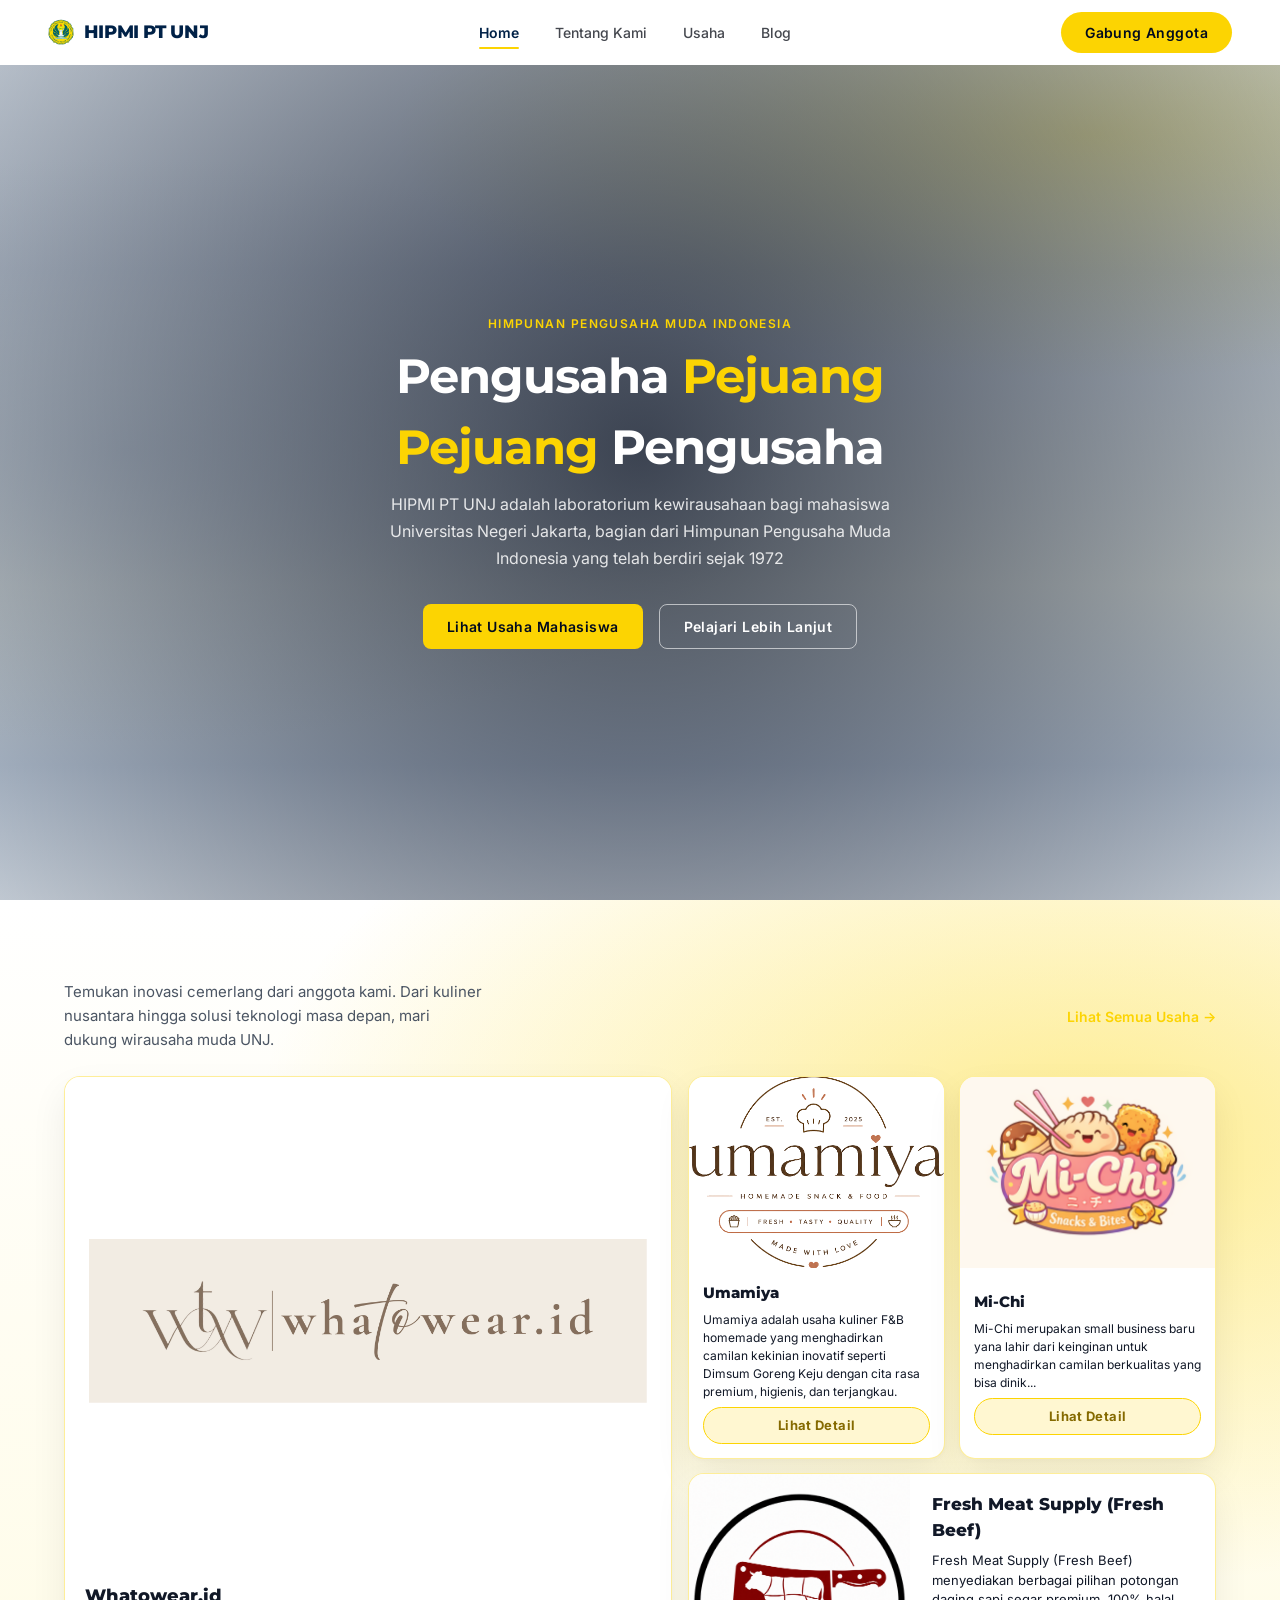
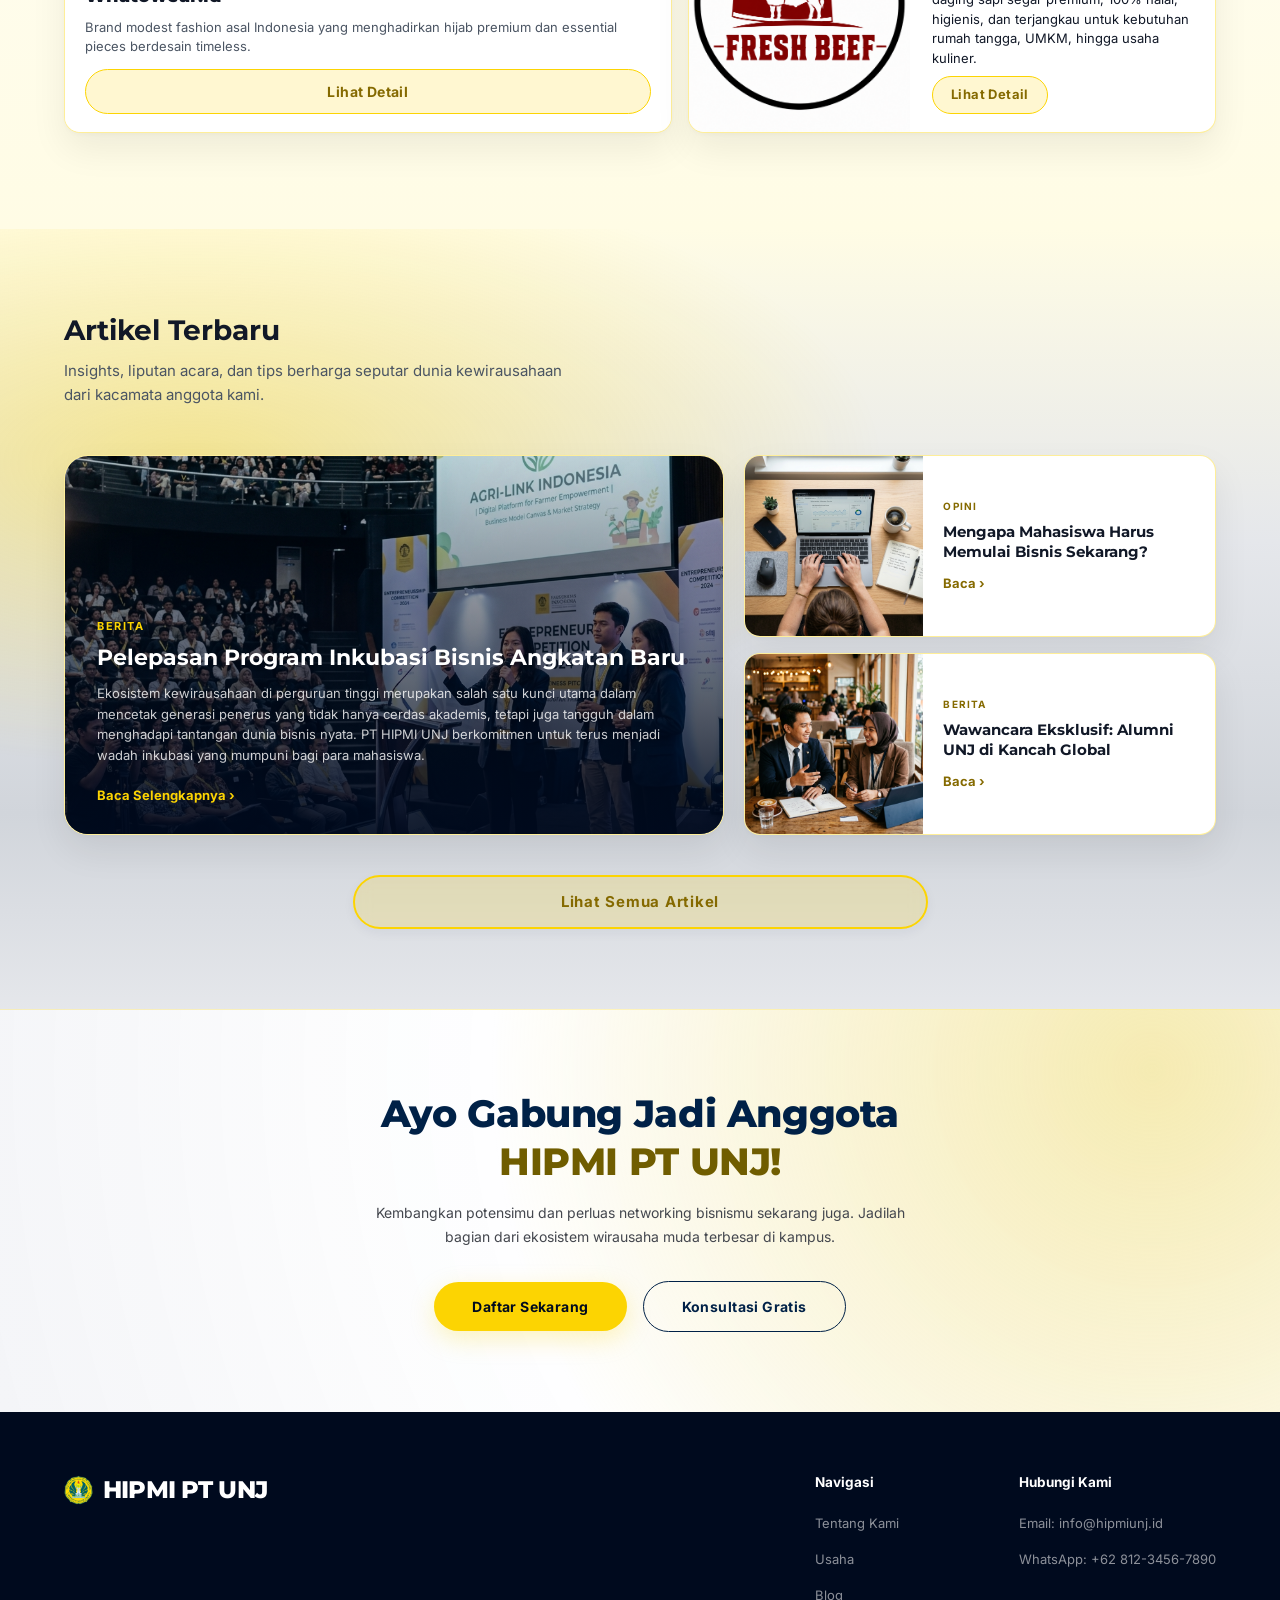
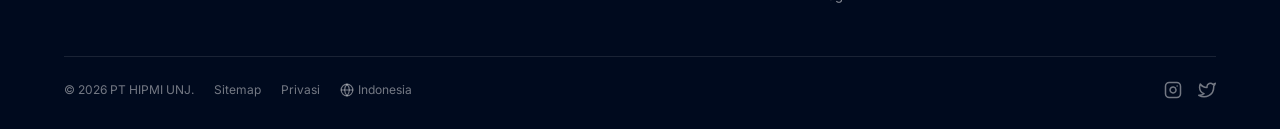
==== index.html @ 78492e05 "Set all Home section containers to full width on mobile view" ====
<!DOCTYPE html>
<html lang="id">

<head>
  <meta charset="UTF-8" />
  <meta name="viewport" content="width=device-width, initial-scale=1.0" />
  <title>PT HIPMI UNJ</title>
  <link rel="icon" type="image/png" href="images/hipmi_pt_unj_logo.png" />
  <meta name="description"
    content="Katalisator inovasi dan kewirausahaan di Universitas Negeri Jakarta. Kami membangun ekosistem bisnis yang profesional, prestisius, dan dinamis." />
  <link rel="stylesheet" href="css/style.css?v=3.0" />
  <style>
    /* Clean, hardware-accelerated smooth lift-up transitions */
    #usaha-grid #card-whatowear,
    #usaha-grid article,
    #usaha-grid #card-taste-of-unj,
    #artikel #article-featured,
    #article-sm-1,
    #article-sm-2 {
      transition: transform 0.3s cubic-bezier(0.25, 1, 0.5, 1), box-shadow 0.3s cubic-bezier(0.25, 1, 0.5, 1), border-color 0.3s cubic-bezier(0.25, 1, 0.5, 1) !important;
      will-change: transform;
    }

    #usaha-grid #card-whatowear:hover,
    #usaha-grid article:hover,
    #usaha-grid #card-taste-of-unj:hover,
    #artikel #article-featured:hover,
    #article-sm-1:hover,
    #article-sm-2:hover {
      transform: translateY(-6px) !important;
      border-color: #fcd402 !important;
      box-shadow: 0 20px 35px rgba(0, 0, 0, 0.1), 0 0 15px rgba(252, 212, 2, 0.2) !important;
    }

    /* Smooth Image Zoom transitions */
    #usaha-grid #card-whatowear img,
    #usaha-grid article img,
    #artikel #article-featured img,
    #article-sm-1 img,
    #article-sm-2 img {
      transition: transform 0.4s cubic-bezier(0.25, 1, 0.5, 1) !important;
    }

    #usaha-grid #card-whatowear:hover img {
      transform: scale(1.08) !important;
    }

    #usaha-grid article:hover img,
    #artikel #article-featured:hover img,
    #article-sm-1:hover img,
    #article-sm-2:hover img {
      transform: scale(1.04) !important;
    }

    /* MOBILE RESPONSIVE OVERRIDES (WIREFRAME SPEC) */
    @media (max-width: 768px) {
      /* Hide Top Hamburger & Mobile Menu (Replaced by Bottom Dock) */
      .navbar__actions,
      .navbar__toggle,
      .navbar__mobile-menu {
        display: none !important;
      }

      /* Hero Section Spacing & Min-Height (No Cut Off) */
      .hero {
        height: auto !important;
        min-height: 400px !important;
        margin: 78px 0 0 !important;
        border-radius: 0 !important;
        display: flex !important;
        align-items: center !important;
        justify-content: center !important;
        padding-top: 0 !important;
        padding-bottom: 24px !important;
      }

      /* Highlight Bisnis Horizontal Scroll Swipe Row */
      #usaha-grid > .container > div.home-biz-grid {
        display: flex !important;
        flex-direction: row !important;
        overflow-x: auto !important;
        scroll-snap-type: x mandatory !important;
        gap: 16px !important;
        padding: 8px 4px 16px !important;
        -webkit-overflow-scrolling: touch !important;
      }
      #usaha-grid > .container > div.home-biz-grid > div.home-biz-subgrid {
        display: contents !important;
      }
      #usaha-grid > .container > div.home-biz-grid #card-whatowear,
      #usaha-grid > .container > div.home-biz-grid > div.home-biz-subgrid article {
        flex: 0 0 82% !important;
        scroll-snap-align: start !important;
        min-width: 82% !important;
        max-width: 82% !important;
        flex-direction: row !important;
        align-items: stretch !important;
        min-height: 180px !important;
        height: 180px !important;
        box-sizing: border-box !important;
      }

      /* Image container inside row cards */
      #usaha-grid > .container > div.home-biz-grid #card-whatowear > div:first-child,
      #usaha-grid > .container > div.home-biz-grid > div.home-biz-subgrid article > div:first-child {
        width: 36% !important;
        min-height: 180px !important;
        height: 180px !important;
        flex-shrink: 0 !important;
      }
      
      #usaha-grid > .container > div.home-biz-grid #card-whatowear > div:first-child img,
      #usaha-grid > .container > div.home-biz-grid > div.home-biz-subgrid article > div:first-child img {
        width: 100% !important;
        height: 100% !important;
        max-height: none !important;
        object-fit: contain !important;
        transform: none !important;
      }

      /* Text details container inside row cards */
      #usaha-grid > .container > div.home-biz-grid #card-whatowear > div:last-child,
      #usaha-grid > .container > div.home-biz-grid > div.home-biz-subgrid article > div:last-child {
        padding: 10px 12px !important;
        display: flex !important;
        flex-direction: column !important;
        justify-content: center !important;
        gap: 3px !important;
        flex: 1 !important;
        min-width: 0 !important;
      }

      #usaha-grid > .container > div.home-biz-grid #card-whatowear h3,
      #usaha-grid > .container > div.home-biz-grid > div.home-biz-subgrid article h3,
      #usaha-grid > .container > div.home-biz-grid > div.home-biz-subgrid article div:last-child > p:first-child {
        font-size: 14px !important;
        font-weight: 800 !important;
        margin: 0 !important;
        line-height: 1.2 !important;
        white-space: nowrap !important;
        overflow: hidden !important;
        text-overflow: ellipsis !important;
        color: #111827 !important;
      }

      #usaha-grid > .container > div.home-biz-grid #card-whatowear p,
      #usaha-grid > .container > div.home-biz-grid > div.home-biz-subgrid article p {
        font-size: 11px !important;
        line-height: 1.35 !important;
        margin: 0 !important;
        color: #4b5563 !important;
        flex: none !important;
        display: -webkit-box !important;
        -webkit-line-clamp: 2 !important;
        -webkit-box-orient: vertical !important;
        overflow: hidden !important;
      }

      /* Hide giant detail buttons on mobile row layout */
      #usaha-grid > .container > div.home-biz-grid #card-whatowear a,
      #usaha-grid > .container > div.home-biz-grid > div.home-biz-subgrid article a {
        display: none !important;
      }

      /* ===== ARTIKEL TERBARU — Horizontal Scroll on Mobile ===== */
      #artikel .home-articles-grid {
        display: flex !important;
        flex-direction: row !important;
        overflow-x: auto !important;
        scroll-snap-type: x mandatory !important;
        gap: 16px !important;
        padding: 8px 4px 16px !important;
        -webkit-overflow-scrolling: touch !important;
      }

      /* Flatten the small-article wrapper so all 3 cards are direct flex children */
      #artikel .home-articles-grid .article-sm-list {
        display: contents !important;
      }

      /* All 3 article cards: uniform shape */
      #artikel .home-articles-grid #article-featured,
      #artikel .home-articles-grid #article-sm-1,
      #artikel .home-articles-grid #article-sm-2 {
        flex: 0 0 82% !important;
        scroll-snap-align: start !important;
        min-width: 82% !important;
        max-width: 82% !important;
        min-height: 180px !important;
        height: 180px !important;
        box-sizing: border-box !important;
        border-radius: 18px !important;
      }

      /* Featured article: transform to row card on mobile (match other cards) */
      #artikel .home-articles-grid #article-featured {
        display: flex !important;
        position: relative !important;
        overflow: hidden !important;
        background: var(--color-white) !important;
        box-shadow: var(--shadow-card) !important;
        flex-direction: row !important;
        align-items: stretch !important;
        min-height: 180px !important;
        height: 180px !important;
      }

      /* Hide desktop overlay elements on mobile */
      #article-featured .article-featured-bg,
      #article-featured .article-featured-overlay,
      #article-featured .article-featured-text-overlay {
        display: none !important;
      }

      /* Show mobile row elements */
      #article-featured .article-featured-mobile-img {
        display: block !important;
        width: 36% !important;
        height: 180px !important;
        flex-shrink: 0 !important;
      }

      #article-featured .article-featured-mobile-text {
        display: flex !important;
        padding: 10px 12px !important;
        flex-direction: column !important;
        justify-content: center !important;
        gap: 3px !important;
        flex: 1 !important;
        min-width: 0 !important;
      }

      /* Small article cards: row layout (image left, text right) */
      #artikel .home-articles-grid #article-sm-1,
      #artikel .home-articles-grid #article-sm-2 {
        flex-direction: row !important;
        align-items: stretch !important;
      }

      /* Image container inside small article cards */
      #artikel .home-articles-grid #article-sm-1 > div:first-child,
      #artikel .home-articles-grid #article-sm-2 > div:first-child {
        width: 36% !important;
        height: 180px !important;
        flex-shrink: 0 !important;
      }

      /* Text container inside small article cards */
      #artikel .home-articles-grid #article-sm-1 > div:last-child,
      #artikel .home-articles-grid #article-sm-2 > div:last-child {
        padding: 10px 12px !important;
        display: flex !important;
        flex-direction: column !important;
        justify-content: center !important;
        gap: 3px !important;
        flex: 1 !important;
        min-width: 0 !important;
      }

      #artikel .home-articles-grid #article-sm-1 h3,
      #artikel .home-articles-grid #article-sm-2 h3 {
        font-size: 13px !important;
        font-weight: 700 !important;
        margin: 0 !important;
        line-height: 1.25 !important;
      }

      #artikel .home-articles-grid #article-sm-1 p,
      #artikel .home-articles-grid #article-sm-2 p {
        font-size: 10px !important;
        line-height: 1.3 !important;
        margin: 0 !important;
      }

      /* Hide "Baca ›" links on mobile since entire card is clickable */
      #artikel .home-articles-grid #article-sm-1 a,
      #artikel .home-articles-grid #article-sm-2 a {
        display: none !important;
      }

      /* ===== AYO GABUNG CTA — Mobile Sizing ===== */
      .join-cta {
        padding: 40px 0 !important;
      }

      .join-cta__title {
        font-size: 28px !important;
        font-weight: 700 !important;
        line-height: 1.06 !important;
        letter-spacing: -0.01em !important;
      }

      .join-cta__subtitle {
        font-size: 13px !important;
        line-height: 1.6 !important;
        max-width: 100% !important;
      }

      .join-cta__actions {
        flex-direction: column !important;
        width: 100% !important;
        gap: 10px !important;
      }

      .join-cta__actions .btn-primary,
      .join-cta__actions .btn-outline {
        width: 100% !important;
        padding: 14px 38px !important;
        font-size: 15px !important;
        font-weight: 700 !important;
        text-align: center !important;
        justify-content: center !important;
      }
    }
  </style>
</head>

<body>

  <!-- ================================================
       NAVBAR
       ================================================ -->
  <nav class="navbar" id="navbar" role="navigation" aria-label="Navigasi utama">
    <div class="navbar__inner">
      <a href="index.html" class="navbar__brand" id="brand-logo">
        <img src="images/hipmi_pt_unj_logo.png" alt="HIPMI PT UNJ Logo" class="navbar__brand-logo" />
        <span>HIPMI PT UNJ</span>
      </a>

      <ul class="navbar__nav" role="list">
        <li><a href="index.html" class="navbar__link active" id="nav-home">Home</a></li>
        <li><a href="about.html" class="navbar__link" id="nav-about">Tentang Kami</a></li>
        <li><a href="usaha.html" class="navbar__link" id="nav-usaha">Usaha</a></li>
        <li><a href="blog.html" class="navbar__link" id="nav-blog">Blog</a></li>
      </ul>

      <div class="navbar__actions">
        <a href="about.html#join" class="btn-primary" id="btn-gabung-nav">Gabung Anggota</a>
        <button class="navbar__toggle" id="navToggle" aria-label="Buka menu" aria-expanded="false">
          <span></span>
          <span></span>
          <span></span>
        </button>
      </div>
    </div>
  </nav>

  <!-- Mobile Menu -->
  <div class="navbar__mobile-menu" id="mobileMenu" role="menu">
    <a href="index.html" class="navbar__mobile-link active" role="menuitem">Home</a>
    <a href="about.html" class="navbar__mobile-link" role="menuitem">Tentang Kami</a>
    <a href="usaha.html" class="navbar__mobile-link" role="menuitem">Usaha</a>
    <a href="blog.html" class="navbar__mobile-link" role="menuitem">Blog</a>
    <a href="about.html#join" class="btn-primary mt-1" role="menuitem"
      style="border-radius:0.5rem; text-align:center;">Gabung Anggota</a>
  </div>

  <main>

    <!-- ================================================
         HERO SECTION
         ================================================ -->
    <section class="hero" id="hero" aria-label="Beranda Hero">
      <div class="hero__bg" style="background-image: url('images/hero.JPG')"></div>
      <div class="hero__overlay"></div>
      <div class="hero__content">
        <p class="hero__eyebrow">Himpunan Pengusaha Muda Indonesia</p>
        <h1 class="hero__title">
          Pengusaha
          <span class="accent">Pejuang</span>
        </h1>
        <h1 class="hero__title">
          <span class="accent">Pejuang</span>
          Pengusaha
        </h1>
        <p class="hero__subtitle">
          HIPMI PT UNJ adalah laboratorium kewirausahaan bagi mahasiswa Universitas Negeri Jakarta, bagian dari Himpunan
          Pengusaha Muda Indonesia yang telah berdiri sejak 1972
        </p>
        <div class="hero__actions">
          <a href="usaha.html" class="btn-primary" id="btn-lihat-usaha">Lihat Usaha Mahasiswa</a>
          <a href="about.html" class="btn-outline-white" id="btn-pelajari">Pelajari Lebih Lanjut</a>
        </div>
      </div>
    </section>



    <!-- ================================================
         UNIFIED SEAMLESS EMERALD CANVAS (SECTIONS 2 & 3)
         ================================================ -->
    <div class="home-emerald-flow">

      <!-- ================================================
           BUSINESS GRID (SECTION 2)
           ================================================ -->
      <section class="section" id="usaha-grid" aria-label="Katalog Usaha Mahasiswa">
        <!-- 3 Background Transparent Logos -->
        <img src="images/hipmi_pt_unj_logo.png" alt="" aria-hidden="true" class="section-bg-logo bg-logo-1" />
        <img src="images/hipmi_pt_unj_logo.png" alt="" aria-hidden="true" class="section-bg-logo bg-logo-2" />
        <img src="images/hipmi_pt_unj_logo.png" alt="" aria-hidden="true" class="section-bg-logo bg-logo-3" />

        <div class="container">
          <div class="flex-between mb-3">
            <div class="section-header" style="margin-bottom:0;">
              <p style="font-size:15px; color:rgba(255,255,255,0.9); max-width:420px; line-height:1.6;">
                Temukan inovasi cemerlang dari anggota kami. Dari kuliner nusantara hingga solusi teknologi masa depan,
                mari dukung wirausaha muda UNJ.
              </p>
            </div>
            <a href="usaha.html" class="link-more" id="btn-semua-usaha" style="color:var(--color-gold);">Lihat Semua Usaha &rarr;</a>
          </div> <!-- Grid: foto nasi besar kiri | sub-grid 2-col kanan -->
          <div class="home-biz-grid" style="display:grid; grid-template-columns:1.15fr 1fr; gap:16px; align-items:stretch;">

            <!-- LEFT: Whatowear.id (Besar Kiri) -->
            <div id="card-whatowear" onclick="window.location.href='detail-usaha.html?id=whatowear'"
              style="background:rgba(255, 255, 255, 0.95); border-radius:var(--radius-lg); overflow:hidden; box-shadow:var(--shadow-card); display:flex; flex-direction:column; cursor:pointer;">
              <!-- Image area -->
              <div style="position:relative; flex:1; min-height:440px; overflow:hidden; background:#ffffff; display:flex; align-items:center; justify-content:center; padding:32px 24px;">
                <img src="images/logos/whatowear.png" alt="Whatowear.id"
                  style="width:100%; height:100%; max-height:360px; object-fit:contain; display:block;" />
              </div>
              <!-- Text & Button -->
              <div style="padding:18px 20px; background:rgba(255,255,255,0.95); display:flex; flex-direction:column; gap:8px;">
                <h3 style="font-family:'Montserrat',sans-serif; font-size:18px; font-weight:800; color:#111827; margin:0;">
                  Whatowear.id</h3>
                <p style="font-size:13px; color:#4b5563; line-height:1.5; margin:0;">
                  Brand modest fashion asal Indonesia yang menghadirkan hijab premium dan essential pieces berdesain timeless.
                </p>
                <a href="detail-usaha.html?id=whatowear" class="btn-outline" id="btn-whatowear-detail"
                  style="width:100%; text-align:center; display:block; border-radius:var(--radius-full); margin-top:4px;">Lihat Detail</a>
              </div>
            </div>

            <!-- RIGHT: Sub-grid (Umamiya, Mi-Chi, Fresh Meat Supply) -->
            <div class="home-biz-subgrid" style="display:grid; grid-template-columns:1fr 1fr; grid-template-rows:auto auto; gap:14px;">

              <!-- Umamiya (top-left) -->
              <article
                style="background:rgba(255, 255, 255, 0.95); border-radius:var(--radius-lg); overflow:hidden; box-shadow:var(--shadow-card); display:flex; flex-direction:column;"
                id="card-umamiya">
                <div style="position:relative; aspect-ratio:4/3; overflow:hidden; background:#ffffff;">
                  <img src="images/logos/umamiya.jpg" alt="Umamiya"
                    style="width:100%; height:100%; object-fit:cover;" />
                </div>
                <div style="padding:14px; display:flex; flex-direction:column; flex:1; justify-content:center; gap:6px;">
                  <p
                    style="font-family:'Montserrat',sans-serif; font-size:15px; font-weight:800; color:#111827; margin:0;">
                    Umamiya</p>
                  <p style="font-size:12px; color:#4b5563; line-height:1.5; margin:0;">Usaha kuliner dimsum goreng keju lezat dan camilan favorit.</p>
                  <a href="detail-usaha.html?id=umamiya" class="btn-outline btn-sm" id="btn-umamiya"
                    style="width:100%; text-align:center; border-radius:var(--radius-full);">Lihat Detail</a>
                </div>
              </article>

              <!-- Mi-Chi (top-right) -->
              <article
                style="background:rgba(255, 255, 255, 0.95); border-radius:var(--radius-lg); overflow:hidden; box-shadow:var(--shadow-card); display:flex; flex-direction:column;"
                id="card-mi-chi">
                <div style="position:relative; aspect-ratio:4/3; overflow:hidden; background:#ffffff; display:flex; align-items:center; justify-content:center;">
                  <img src="images/logos/mi_chi.png" alt="Mi-Chi" style="width:100%; height:100%; object-fit:cover;" />
                </div>
                <div style="padding:14px; display:flex; flex-direction:column; flex:1; justify-content:center; gap:6px;">
                  <p
                    style="font-family:'Montserrat',sans-serif; font-size:15px; font-weight:800; color:#111827; margin:0;">
                    Mi-Chi</p>
                  <p style="font-size:12px; color:#4b5563; line-height:1.5; margin:0;">Camilan berkualitas buatan dapur rumahan rasa autentik.</p>
                  <a href="detail-usaha.html?id=mi-chi" class="btn-outline btn-sm" id="btn-michi"
                    style="width:100%; text-align:center; border-radius:var(--radius-full);">Lihat Detail</a>
                </div>
              </article>

              <!-- Fresh Meat Supply / Fresh Beef (bottom, spans 2 cols) -->
              <article
                style="grid-column:span 2; background:rgba(255, 255, 255, 0.95); border-radius:var(--radius-lg); overflow:hidden; box-shadow:var(--shadow-card); display:flex;"
                id="card-fresh-beef">
                <div style="position:relative; width:42%; flex-shrink:0; overflow:hidden; background:#ffffff; display:flex; align-items:center; justify-content:center;">
                  <img src="images/logos/fresh_meat_supply.png" alt="Fresh Meat Supply"
                    style="width:100%; height:100%; object-fit:cover;" />
                </div>
                <div
                  style="padding:18px 22px; display:flex; flex-direction:column; justify-content:center; gap:8px; flex:1;">
                  <p
                    style="font-family:'Montserrat',sans-serif; font-size:17px; font-weight:800; color:#111827; margin:0;">
                    Fresh Meat Supply</p>
                  <p style="font-size:13px; color:#4b5563; line-height:1.5; margin:0;">Penjualan daging sapi segar berkualitas, higienis, halal, dan aman dikonsumsi.</p>
                  <a href="detail-usaha.html?id=fresh-meat-supply" class="btn-outline btn-sm" id="btn-fresh-beef"
                    style="align-self:flex-start; border-radius:var(--radius-full); text-decoration:none; display:inline-flex; align-items:center; justify-content:center;">Lihat Detail</a>
                </div>
              </article>

            </div>
          </div>
        </div>
      </section>

      <!-- ================================================
           LATEST ARTICLES (SECTION 3)
           ================================================ -->
      <section class="section" id="artikel" aria-label="Artikel Terbaru">
        <div class="container">
          <div class="section-header">
            <h2>Artikel Terbaru</h2>
            <p>Insights, liputan acara, dan tips berharga seputar dunia kewirausahaan dari kacamata anggota kami.</p>
          </div>

          <div class="home-articles-grid" style="display:grid; grid-template-columns:1.4fr 1fr; gap:20px; align-items:stretch;">

            <!-- LEFT: Featured article card (image + overlay + content) -->
            <article id="article-featured" onclick="window.location.href='detail-blog.html?id=pitching-day-2024'"
              style="position:relative; border-radius:var(--radius-xl); overflow:hidden; min-height:380px; cursor:pointer;">
              <!-- Desktop: full-bleed overlay layout -->
              <img class="article-featured-bg" src="images/article-pitching.jpg" alt="Rekap Pitching Day 2024"
                style="position:absolute; inset:0; width:100%; height:100%; object-fit:cover; display:block;" />
              <div class="article-featured-overlay"
                style="position:absolute; inset:0; background:linear-gradient(to top, rgba(0,10,30,0.92) 0%, rgba(0,10,30,0.55) 50%, rgba(0,10,30,0.15) 100%);">
              </div>
              <div class="article-featured-text-overlay" style="position:absolute; bottom:0; left:0; right:0; padding:28px 32px;">
                <p
                  style="font-family:'Inter',sans-serif; font-size:11px; font-weight:700; letter-spacing:0.14em; text-transform:uppercase; color:var(--color-gold); margin-bottom:10px;">
                  Liputan Acara</p>
                <h3
                  style="font-family:'Montserrat',sans-serif; font-size:22px; font-weight:700; color:#fff; line-height:1.3; margin-bottom:10px;">
                  Rekap Pitching Day 2024: Inovasi Tanpa Batas dari Mahasiswa</h3>
                <p style="font-size:13px; color:rgba(255,255,255,0.8); line-height:1.6; margin-bottom:16px;">Ratusan ide
                  cemerlang dipresentasikan. Mari lihat ide-ide startup mana saja yang berhasil mencuri perhatian para
                  juri tahun ini.</p>
                <a href="detail-blog.html?id=pitching-day-2024" id="btn-baca-featured"
                  style="font-family:'Inter',sans-serif; font-size:13px; font-weight:700; color:var(--color-gold); display:inline-flex; align-items:center; gap:4px; transition:var(--transition);">
                  Baca Selengkapnya &rsaquo;
                </a>
              </div>
              <!-- Mobile: row card layout (hidden on desktop) -->
              <div class="article-featured-mobile-img" style="display:none; width:36%; flex-shrink:0; overflow:hidden;">
                <img src="images/article-pitching.jpg" alt="Rekap Pitching Day 2024"
                  style="width:100%; height:100%; object-fit:cover; display:block;" />
              </div>
              <div class="article-featured-mobile-text" style="display:none; padding:10px 12px; flex-direction:column; justify-content:center; gap:3px; flex:1; min-width:0;">
                <p style="font-family:'Inter',sans-serif; font-size:10px; font-weight:700; letter-spacing:0.12em; text-transform:uppercase; color:var(--on-surface-variant); margin:0;">
                  Liputan Acara</p>
                <h3 style="font-family:'Montserrat',sans-serif; font-size:13px; font-weight:700; color:var(--on-surface); line-height:1.25; margin:0;">
                  Rekap Pitching Day 2024: Inovasi Tanpa Batas</h3>
              </div>
            </article>

            <!-- RIGHT: 2 small article cards stacked -->
            <div class="article-sm-list" style="display:flex; flex-direction:column; gap:16px;">

              <!-- Card 1: Tips Bisnis -->
              <article id="article-sm-1" onclick="window.location.href='detail-blog.html?id=memulai-bisnis'"
                style="background:var(--color-white); border-radius:var(--radius-lg); overflow:hidden; box-shadow:var(--shadow-card); display:flex; flex:1; cursor:pointer; transition:var(--transition);">
                <!-- Image left, fills full card height -->
                <div style="width:38%; flex-shrink:0; overflow:hidden;">
                  <img src="images/blog-digital-mktg.jpg" alt="Tips Bisnis Digital Marketing"
                    style="width:100%; height:100%; object-fit:cover; display:block;" />
                </div>
                <!-- Text right -->
                <div
                  style="padding:18px 20px; display:flex; flex-direction:column; justify-content:center; gap:8px; flex:1;">
                  <p
                    style="font-family:'Inter',sans-serif; font-size:10px; font-weight:700; letter-spacing:0.12em; text-transform:uppercase; color:var(--on-surface-variant);">
                    Tips Bisnis</p>
                  <h3
                    style="font-family:'Montserrat',sans-serif; font-size:15px; font-weight:700; color:var(--on-surface); line-height:1.35;">
                    5 Strategi Digital Marketing untuk Bisnis Pemula</h3>
                  <a href="detail-blog.html?id=memulai-bisnis" id="btn-baca-sm1"
                    style="font-family:'Inter',sans-serif; font-size:13px; font-weight:600; color:var(--on-surface); display:inline-flex; align-items:center; gap:3px; margin-top:4px; transition:var(--transition);">
                    Baca &rsaquo;
                  </a>
                </div>
              </article>

              <!-- Card 2: Jejaring -->
              <article id="article-sm-2" onclick="window.location.href='detail-blog.html?id=wawancara-alumni'"
                style="background:var(--color-white); border-radius:var(--radius-lg); overflow:hidden; box-shadow:var(--shadow-card); display:flex; flex:1; cursor:pointer; transition:var(--transition);">
                <!-- Image left -->
                <div style="width:38%; flex-shrink:0; overflow:hidden;">
                  <img src="images/blog-networking.jpg" alt="Jejaring di Masa Kuliah"
                    style="width:100%; height:100%; object-fit:cover; display:block;" />
                </div>
                <!-- Text right -->
                <div
                  style="padding:18px 20px; display:flex; flex-direction:column; justify-content:center; gap:8px; flex:1;">
                  <p
                    style="font-family:'Inter',sans-serif; font-size:10px; font-weight:700; letter-spacing:0.12em; text-transform:uppercase; color:var(--on-surface-variant);">
                    Jejaring</p>
                  <h3
                    style="font-family:'Montserrat',sans-serif; font-size:15px; font-weight:700; color:var(--on-surface); line-height:1.35;">
                    Pentingnya Membangun Koneksi di Masa Kuliah</h3>
                  <a href="detail-blog.html?id=wawancara-alumni" id="btn-baca-sm2"
                    style="font-family:'Inter',sans-serif; font-size:13px; font-weight:600; color:var(--on-surface); display:inline-flex; align-items:center; gap:3px; margin-top:4px; transition:var(--transition);">
                    Baca &rsaquo;
                  </a>
                </div>
              </article>

            </div>
          </div>

          <div style="text-align:center; margin-top:var(--space-5);">
            <a href="blog.html" class="btn-outline" id="btn-semua-artikel"
              style="border-radius:var(--radius-full); width: 100%; max-width: 575px; display: inline-flex; justify-content: center;">
              Lihat Semua Artikel
            </a>
          </div>
        </div>
      </section>

    </div>


    <!-- ================================================
         JOIN CTA
         ================================================ -->
    <section class="join-cta" id="join" aria-label="Bergabung dengan HIPMI UNJ">
      <div class="container">
        <div class="join-cta__content">
          <h2 class="join-cta__title" style="font-weight: 800; font-size: 38px; letter-spacing: -0.01em;">
            Ayo Gabung Jadi Anggota <span class="accent">HIPMI</span>
            <span class="accent">PT UNJ!</span>
          </h2>
          <p class="join-cta__subtitle"
            style="max-width: 530px; font-size: 14px; line-height: 1.7; color: var(--on-surface-variant); margin-bottom: var(--space-4);">
            Kembangkan potensimu dan perluas networking bisnismu sekarang juga. Jadilah bagian dari ekosistem wirausaha
            muda terbesar di kampus.
          </p>
          <div class="join-cta__actions" style="gap: 16px;">
            <a href="#" class="btn-primary" id="btn-daftar-sekarang"
              style="border-radius: var(--radius-full); padding: 14px 38px; font-size: 14px; font-weight: 700; box-shadow: 0 8px 24px rgba(252, 212, 2, 0.25); border: none;">Daftar
              Sekarang</a>
            <a href="#" class="btn-outline" id="btn-konsultasi"
              style="border-radius: var(--radius-full); padding: 14px 38px; font-size: 14px; font-weight: 700; border: 1px solid var(--color-navy); color: var(--color-navy); background: transparent;">Konsultasi
              Gratis</a>
          </div>
        </div>
      </div>
    </section>

  </main>

  <!-- ================================================
       FOOTER
       ================================================ -->
  <footer class="footer" role="contentinfo">
    <div class="container">
      <div class="footer__grid">
        <!-- Brand -->
        <div class="footer__brand-col">
          <p class="footer__brand">
            <img src="images/hipmi_pt_unj_logo.png" alt="HIPMI PT UNJ Logo" class="footer__brand-icon"
              style="height: 36px; width: auto; object-fit: contain;" />
            <span>HIPMI PT UNJ</span>
          </p>
        </div>

        <!-- Links wrapper for alignment -->
        <div class="footer__links-wrapper">
          <!-- Quick Links -->
          <div>
            <p class="footer__col-title">Navigasi</p>
            <ul class="footer__links">
              <li><a href="about.html" class="footer__link" id="footer-tentang">Tentang Kami</a></li>
              <li><a href="usaha.html" class="footer__link" id="footer-usaha">Usaha</a></li>
              <li><a href="blog.html" class="footer__link" id="footer-blog">Blog</a></li>
            </ul>
          </div>

          <!-- Kontak -->
          <div>
            <p class="footer__col-title">Hubungi Kami</p>
            <ul class="footer__links">
              <li><a href="mailto:info@hipmiunj.id" class="footer__link">Email: info@hipmiunj.id</a></li>
              <li><a href="https://wa.me/6281234567890" class="footer__link" target="_blank"
                  rel="noopener noreferrer">WhatsApp: +62 812-3456-7890</a></li>
            </ul>
          </div>
        </div>
      </div>

      <div class="footer__bottom">
        <div class="footer__bottom-left">
          <span>&copy; 2026 PT HIPMI UNJ.</span>
          <a href="#">Sitemap</a>
          <a href="#">Privasi</a>
          <a href="#" style="display: inline-flex; align-items: center; gap: 4px;">
            <svg width="14" height="14" viewBox="0 0 24 24" fill="none" stroke="currentColor" stroke-width="2"
              stroke-linecap="round" stroke-linejoin="round">
              <circle cx="12" cy="12" r="10" />
              <line x1="2" y1="12" x2="22" y2="12" />
              <path d="M12 2a15.3 15.3 0 0 1 4 10 15.3 15.3 0 0 1-4 10 15.3 15.3 0 0 1-4-10 15.3 15.3 0 0 1 4-10z" />
            </svg>
            Indonesia
          </a>
        </div>
        <div class="footer__bottom-right">
          <a href="#" aria-label="Instagram">
            <svg width="18" height="18" viewBox="0 0 24 24" fill="none" stroke="currentColor" stroke-width="2"
              stroke-linecap="round" stroke-linejoin="round">
              <rect x="2" y="2" width="20" height="20" rx="5" ry="5" />
              <path d="M16 11.37A4 4 0 1 1 12.63 8 4 4 0 0 1 16 11.37z" />
              <line x1="17.5" y1="6.5" x2="17.51" y2="6.5" />
            </svg>
          </a>
          <a href="#" aria-label="Twitter">
            <svg width="18" height="18" viewBox="0 0 24 24" fill="none" stroke="currentColor" stroke-width="2"
              stroke-linecap="round" stroke-linejoin="round">
              <path
                d="M23 3a10.9 10.9 0 0 1-3.14 1.53 4.48 4.48 0 0 0-7.86 3v1A10.66 10.66 0 0 1 3 4s-4 9 5 13a11.64 11.64 0 0 1-7 2c9 5 20 0 20-11.5a4.5 4.5 0 0 0-.08-.83A7.72 7.72 0 0 0 23 3z" />
            </svg>
          </a>
        </div>
      </div>
    </div>
  </footer>

  <!-- MOBILE BOTTOM FLOATING NAVIGATION DOCK -->
  <nav class="mobile-bottom-nav" aria-label="Navigasi bawah seluler">
    <a href="index.html" class="mobile-bottom-nav__item active" id="bnav-home">
      <svg class="mobile-bottom-nav__icon" viewBox="0 0 24 24" fill="none" stroke="currentColor"><path d="M3 9l9-7 9 7v11a2 2 0 0 1-2 2H5a2 2 0 0 1-2-2z"/><polyline points="9 22 9 12 15 12 15 22"/></svg>
      <span>Beranda</span>
    </a>
    <a href="about.html" class="mobile-bottom-nav__item" id="bnav-about">
      <svg class="mobile-bottom-nav__icon" viewBox="0 0 24 24" fill="none" stroke="currentColor"><circle cx="12" cy="12" r="10"/><line x1="12" y1="16" x2="12" y2="12"/><line x1="12" y1="8" x2="12.01" y2="8"/></svg>
      <span>Tentang</span>
    </a>
    <a href="usaha.html" class="mobile-bottom-nav__item" id="bnav-usaha">
      <svg class="mobile-bottom-nav__icon" viewBox="0 0 24 24" fill="none" stroke="currentColor"><rect x="2" y="7" width="20" height="14" rx="2" ry="2"/><path d="M16 21V5a2 2 0 0 0-2-2h-4a2 2 0 0 0-2 2v16"/></svg>
      <span>Usaha</span>
    </a>
    <a href="blog.html" class="mobile-bottom-nav__item" id="bnav-blog">
      <svg class="mobile-bottom-nav__icon" viewBox="0 0 24 24" fill="none" stroke="currentColor"><path d="M14 2H6a2 2 0 0 0-2 2v16a2 2 0 0 0 2 2h12a2 2 0 0 0 2-2V8z"/><polyline points="14 2 14 8 20 8"/><line x1="16" y1="13" x2="8" y2="13"/><line x1="16" y1="17" x2="8" y2="17"/><polyline points="10 9 9 9 8 9"/></svg>
      <span>Blog</span>
    </a>
  </nav>

  <script src="js/catalog-data.js"></script>
  <script src="js/home-content.js"></script>
  <script src="js/main.js"></script>
  <script src="js/animations.js"></script>
</body>

</html>
---- css/style.css ----
/* =====================================================
   PT HIPMI UNJ — Elite Entrepreneurial System
   Design System & Global Styles
   ===================================================== */

@import url('https://fonts.googleapis.com/css2?family=Plus+Jakarta+Sans:wght@500;600;700;800&family=Montserrat:wght@400;500;600;700;800&family=Inter:wght@300;400;500;600&display=swap');

/* =====================================================
   CSS CUSTOM PROPERTIES (DESIGN TOKENS)
   ===================================================== */
:root {
  /* Surface Colors */
  --surface: #fcf9f8;
  --surface-dim: #dcd9d8;
  --surface-bright: #fcf9f8;
  --surface-container-lowest: #ffffff;
  --surface-container-low: #f6f3f2;
  --surface-container: #f0edec;
  --surface-container-high: #eae7e7;
  --surface-container-highest: #e4e2e1;
  --on-surface: #1b1c1b;
  --on-surface-variant: #44474e;
  --inverse-surface: #303030;
  --inverse-on-surface: #f3f0ef;

  /* Outline */
  --outline: #74777f;
  --outline-variant: #c4c6cf;

  /* Primary - Deep Navy */
  --primary: #000a1e;
  --on-primary: #ffffff;
  --primary-container: #002147;
  --on-primary-container: #708ab5;
  --inverse-primary: #aec7f6;
  --surface-tint: #465f88;

  /* Secondary - Success Gold */
  --secondary: #705d00;
  --on-secondary: #ffffff;
  --secondary-container: #fcd402;
  --on-secondary-container: #6f5c00;

  /* Tertiary - Muted Gold */
  --tertiary: #705d00;
  --on-tertiary: #ffffff;
  --tertiary-container: #c2aa4e;
  --on-tertiary-container: #4c3f00;

  /* Error */
  --error: #ba1a1a;
  --on-error: #ffffff;
  --error-container: #ffdad6;
  --on-error-container: #93000a;

  /* Semantic Aliases */
  --color-navy: #002147;
  --color-navy-deep: #000a1e;
  --color-gold: #fcd402;
  --color-gold-muted: #c2aa4e;
  --color-surface: #fcf9f8;
  --color-white: #ffffff;

  /* Background */
  --background: #fcf9f8;
  --on-background: #1b1c1b;

  /* Glass Effect */
  --glass-bg: rgba(252, 249, 248, 0.88);

  /* Spacing */
  --space-1: 8px;
  --space-2: 16px;
  --space-3: 24px;
  --space-4: 32px;
  --space-5: 40px;
  --space-6: 48px;
  --space-8: 64px;
  --space-10: 80px;
  --gutter: 24px;
  --container-max: 1200px;
  --margin-mobile: 16px;

  /* Border Radius */
  --radius-sm: 0.25rem;
  --radius: 0.5rem;
  --radius-md: 0.75rem;
  --radius-lg: 1rem;
  --radius-xl: 1.5rem;
  --radius-full: 9999px;

  /* Shadows */
  --shadow-card: 0px 4px 20px rgba(0, 0, 0, 0.06);
  --shadow-card-hover: 0px 12px 30px rgba(0, 0, 0, 0.1);
  --shadow-nav: 0 2px 24px rgba(0, 33, 71, 0.08);

  /* Transitions */
  --transition: all 0.25s cubic-bezier(0.4, 0, 0.2, 1);
  --transition-slow: all 0.4s cubic-bezier(0.4, 0, 0.2, 1);
  --transition-card: transform 0.55s cubic-bezier(0.25, 0.8, 0.25, 1), box-shadow 0.55s cubic-bezier(0.25, 0.8, 0.25, 1), border-color 0.55s cubic-bezier(0.25, 0.8, 0.25, 1);
}

/* =====================================================
   RESET & BASE
   ===================================================== */
*, *::before, *::after {
  box-sizing: border-box;
  margin: 0;
  padding: 0;
}

html {
  scroll-behavior: smooth;
  -webkit-text-size-adjust: 100%;
}

body {
  font-family: 'Inter', system-ui, sans-serif;
  font-size: 16px;
  font-weight: 400;
  line-height: 1.5;
  color: var(--on-surface);
  background-color: #f3f4f6;
  background-image:
    radial-gradient(90% 45% at 85% 15%, rgba(252, 212, 2, 0.35) 0%, transparent 60%),
    radial-gradient(80% 50% at 10% 50%, rgba(209, 213, 219, 0.75) 0%, transparent 65%),
    linear-gradient(180deg, #ffffff 0%, #e5e7eb 30%, #fffdf0 65%, #e2e8f0 85%, #ffffff 100%);
  background-attachment: fixed;
  -webkit-font-smoothing: antialiased;
  -moz-osx-font-smoothing: grayscale;
}

img {
  display: block;
  max-width: 100%;
  height: auto;
}

a {
  color: inherit;
  text-decoration: none;
}

ul, ol {
  list-style: none;
}

button {
  cursor: pointer;
  border: none;
  background: none;
  font-family: inherit;
}

/* =====================================================
   TYPOGRAPHY
   ===================================================== */
.display-lg {
  font-family: 'Montserrat', sans-serif;
  font-size: 48px;
  font-weight: 700;
  line-height: 1.2;
  letter-spacing: -0.02em;
}

.display-lg-mobile {
  font-family: 'Montserrat', sans-serif;
  font-size: 32px;
  font-weight: 700;
  line-height: 1.2;
}

.headline-md {
  font-family: 'Montserrat', sans-serif;
  font-size: 32px;
  font-weight: 700;
  line-height: 1.3;
}

.headline-sm {
  font-family: 'Montserrat', sans-serif;
  font-size: 24px;
  font-weight: 600;
  line-height: 1.4;
}

.body-lg {
  font-family: 'Inter', sans-serif;
  font-size: 18px;
  font-weight: 400;
  line-height: 1.6;
}

.body-md {
  font-family: 'Inter', sans-serif;
  font-size: 16px;
  font-weight: 400;
  line-height: 1.5;
}

.label-md {
  font-family: 'Inter', sans-serif;
  font-size: 14px;
  font-weight: 600;
  line-height: 1;
  letter-spacing: 0.05em;
  text-transform: uppercase;
}

.caption {
  font-family: 'Inter', sans-serif;
  font-size: 12px;
  font-weight: 400;
  line-height: 1.4;
}

/* =====================================================
   LAYOUT UTILITIES
   ===================================================== */
.container {
  width: 100%;
  max-width: var(--container-max);
  margin: 0 auto;
  padding: 0 var(--gutter);
}

.section {
  padding: var(--space-10) 0;
}

.section-sm {
  padding: var(--space-6) 0;
}

.section-header {
  margin-bottom: var(--space-6);
}

.section-header h2 {
  font-family: 'Montserrat', sans-serif;
  font-size: 28px;
  font-weight: 700;
  color: var(--on-surface);
  margin-bottom: var(--space-1);
}

.section-header p {
  font-size: 15px;
  color: var(--on-surface-variant);
  max-width: 500px;
  line-height: 1.6;
}

/* Grid */
.grid-3 {
  display: grid;
  grid-template-columns: repeat(3, 1fr);
  gap: var(--space-3);
}

.grid-4 {
  display: grid;
  grid-template-columns: repeat(4, 1fr);
  gap: var(--space-3);
}

.grid-2 {
  display: grid;
  grid-template-columns: repeat(2, 1fr);
  gap: var(--space-3);
}

/* Flex */
.flex { display: flex; }
.flex-center { display: flex; align-items: center; justify-content: center; }
.flex-between { display: flex; align-items: center; justify-content: space-between; }
.gap-1 { gap: var(--space-1); }
.gap-2 { gap: var(--space-2); }
.gap-3 { gap: var(--space-3); }

/* =====================================================
   BUTTONS
   ===================================================== */

/* Primary CTA - Gold */
.btn-primary {
  display: inline-flex;
  align-items: center;
  justify-content: center;
  gap: 8px;
  padding: 12px 24px;
  background-color: var(--color-gold);
  color: var(--color-navy-deep);
  font-family: 'Inter', sans-serif;
  font-size: 14px;
  font-weight: 600;
  letter-spacing: 0.03em;
  border-radius: var(--radius);
  transition: var(--transition);
  white-space: nowrap;
}

.btn-primary:hover {
  background-color: #e6c000;
  transform: translateY(-1px);
  box-shadow: 0 4px 14px rgba(252, 212, 2, 0.4);
}

.btn-primary:active {
  transform: scale(0.95) translateY(0);
}

/* Brand Button - Navy */
.btn-brand {
  display: inline-flex;
  align-items: center;
  justify-content: center;
  gap: 8px;
  padding: 12px 24px;
  background-color: var(--color-navy);
  color: var(--color-white);
  font-family: 'Inter', sans-serif;
  font-size: 14px;
  font-weight: 600;
  letter-spacing: 0.03em;
  border-radius: var(--radius);
  transition: var(--transition);
  white-space: nowrap;
}

.btn-brand:hover {
  background-color: var(--color-navy-deep);
  transform: translateY(-1px);
}

.btn-brand:active {
  transform: scale(0.95);
}

/* Outline Button */
.btn-outline {
  display: inline-flex;
  align-items: center;
  justify-content: center;
  gap: 8px;
  padding: 11px 24px;
  background-color: transparent;
  color: var(--color-navy);
  font-family: 'Inter', sans-serif;
  font-size: 14px;
  font-weight: 600;
  letter-spacing: 0.03em;
  border: 1.5px solid var(--color-navy);
  border-radius: var(--radius);
  transition: var(--transition);
  white-space: nowrap;
}

.btn-outline:hover {
  background-color: var(--color-navy);
  color: var(--color-white);
  transform: translateY(-1px);
}

.btn-outline:active {
  transform: scale(0.95);
}

/* Outline White (for dark bg) */
.btn-outline-white {
  display: inline-flex;
  align-items: center;
  justify-content: center;
  gap: 8px;
  padding: 11px 24px;
  background-color: transparent;
  color: var(--color-white);
  font-family: 'Inter', sans-serif;
  font-size: 14px;
  font-weight: 600;
  letter-spacing: 0.03em;
  border: 1.5px solid rgba(255, 255, 255, 0.6);
  border-radius: var(--radius);
  transition: var(--transition);
  white-space: nowrap;
}

.btn-outline-white:hover {
  border-color: var(--color-white);
  background-color: rgba(255,255,255,0.1);
}

.btn-outline-white:active {
  transform: scale(0.95);
}

/* Small Outline */
.btn-sm {
  padding: 8px 18px;
  font-size: 13px;
}

/* Icon btn (social media) */
.btn-icon {
  display: inline-flex;
  align-items: center;
  justify-content: center;
  width: 40px;
  height: 40px;
  border-radius: var(--radius);
  background-color: rgba(255,255,255,0.12);
  color: #fff;
  transition: var(--transition);
  font-size: 18px;
}

.btn-icon:hover {
  background-color: var(--color-gold);
  color: var(--color-navy);
}

/* =====================================================
   CHIPS / FILTER PILLS
   ===================================================== */
.chip {
  display: inline-flex;
  align-items: center;
  padding: 8px 20px;
  background-color: var(--surface-container-high);
  color: var(--color-navy);
  font-family: 'Inter', sans-serif;
  font-size: 14px;
  font-weight: 500;
  border-radius: var(--radius-full);
  border: 1px solid transparent;
  cursor: pointer;
  transition: var(--transition);
  white-space: nowrap;
}

.chip:hover {
  background-color: var(--surface-container-highest);
}

.chip.active {
  background-color: var(--color-navy);
  color: var(--color-white);
  border-color: var(--color-navy);
}

/* Category pill (on cards) */
.pill {
  display: inline-flex;
  align-items: center;
  padding: 4px 12px;
  background-color: var(--color-navy);
  color: var(--color-white);
  font-family: 'Inter', sans-serif;
  font-size: 11px;
  font-weight: 600;
  letter-spacing: 0.08em;
  text-transform: uppercase;
  border-radius: var(--radius-full);
}

.pill-gold {
  background-color: var(--color-gold);
  color: var(--color-navy-deep);
}

/* =====================================================
   NAVBAR
   ===================================================== */
.navbar {
  position: fixed;
  top: 0;
  left: 0;
  right: 0;
  z-index: 1000;
  background-color: var(--color-white);
  border-bottom: 1px solid transparent;
  transition: var(--transition-slow);
}

.navbar.scrolled {
  background-color: var(--glass-bg);
  backdrop-filter: blur(8px);
  -webkit-backdrop-filter: blur(8px);
  border-bottom-color: var(--outline-variant);
  box-shadow: var(--shadow-nav);
}

.navbar__inner {
  display: flex;
  align-items: center;
  justify-content: space-between;
  height: 64px;
  padding: 0 48px;
  max-width: 100%;
  margin: 0 auto;
}

.navbar__brand {
  font-family: 'Montserrat', sans-serif;
  font-size: 18px;
  font-weight: 800;
  color: var(--color-navy);
  letter-spacing: -0.02em;
  flex-shrink: 0;
  display: flex;
  align-items: center;
  gap: 10px;
  text-decoration: none;
}

.navbar__brand-logo {
  height: 32px;
  width: auto;
  object-fit: contain;
}

.navbar__nav {
  display: flex;
  align-items: center;
  gap: 8px;
}

.navbar__link {
  font-family: 'Inter', sans-serif;
  font-size: 14px;
  font-weight: 500;
  color: var(--on-surface-variant);
  padding: 8px 14px;
  border-radius: var(--radius);
  transition: var(--transition);
  position: relative;
}

.navbar__link:hover {
  color: var(--color-navy);
}

.navbar__link.active {
  color: var(--color-navy);
  font-weight: 600;
}

.navbar__link.active::after {
  content: '';
  position: absolute;
  bottom: 0;
  left: 14px;
  right: 14px;
  height: 2px;
  background-color: var(--color-gold);
  border-radius: 2px;
}

.navbar__actions {
  display: flex;
  align-items: center;
  gap: var(--space-2);
}

.navbar__actions .btn-primary {
  border-radius: var(--radius-full);
  padding: 10px 24px;
}

/* Hamburger */
.navbar__toggle {
  display: none;
  flex-direction: column;
  gap: 5px;
  padding: 8px;
  cursor: pointer;
}

.navbar__toggle span {
  display: block;
  width: 22px;
  height: 2px;
  background-color: var(--color-navy);
  border-radius: 2px;
  transition: var(--transition);
}

/* Sub-nav (about page) */
.sub-nav {
  background-color: transparent;
  border-bottom: none;
}

.sub-nav__inner {
  display: flex;
  gap: 0;
  max-width: var(--container-max);
  margin: 0 auto;
  padding: 0 var(--gutter);
}

.sub-nav__link {
  font-family: 'Inter', sans-serif;
  font-size: 14px;
  font-weight: 500;
  color: var(--on-surface-variant);
  padding: 12px 20px;
  transition: var(--transition);
  position: relative;
}

.sub-nav__link:hover {
  color: var(--color-navy);
}

.sub-nav__link.active {
  color: var(--color-navy);
  font-weight: 600;
}

.sub-nav__link.active::after {
  content: '';
  position: absolute;
  bottom: 0;
  left: 20px;
  right: 20px;
  height: 2px;
  background-color: var(--color-gold);
}

/* Mobile nav menu */
.navbar__mobile-menu {
  display: none;
  position: fixed;
  top: 64px;
  left: 0;
  right: 0;
  background-color: var(--color-white);
  border-bottom: 1px solid var(--outline-variant);
  padding: var(--space-2);
  z-index: 999;
  flex-direction: column;
  gap: 4px;
  box-shadow: var(--shadow-nav);
}

.navbar__mobile-menu.open {
  display: flex;
}

.navbar__mobile-link {
  font-family: 'Inter', sans-serif;
  font-size: 15px;
  font-weight: 500;
  color: var(--on-surface-variant);
  padding: 12px 16px;
  border-radius: var(--radius);
  transition: var(--transition);
}

.navbar__mobile-link:hover,
.navbar__mobile-link.active {
  color: var(--color-navy);
  background-color: var(--surface-container-low);
}

/* =====================================================
   HERO SECTION
   ===================================================== */
.hero {
  position: relative;
  height: 100vh;
  min-height: 560px;
  display: flex;
  align-items: center;
  justify-content: center;
  overflow: hidden;
  padding-top: 64px; /* navbar height */
  box-sizing: border-box;
}

.hero__bg {
  position: absolute;
  inset: 0;
  background-size: cover;
  background-position: center;
  background-repeat: no-repeat;
}

.hero__overlay {
  position: absolute;
  inset: 0;
  background: radial-gradient(
    circle,
    rgba(0, 10, 30, 0.75) 0%,
    rgba(0, 33, 71, 0.25) 100%
  );
}

.hero__content {
  position: relative;
  z-index: 1;
  text-align: center;
  color: #fff;
  max-width: 700px;
  padding: var(--space-10) var(--space-3);
}

.hero__eyebrow {
  font-family: 'Inter', sans-serif;
  font-size: 12px;
  font-weight: 600;
  letter-spacing: 0.15em;
  text-transform: uppercase;
  color: var(--color-gold);
  margin-bottom: var(--space-2);
}

.hero__title {
  font-family: 'Montserrat', sans-serif;
  font-size: 48px;
  font-weight: 700;
  line-height: 1.15;
  letter-spacing: -0.02em;
  color: #fff;
  margin-bottom: var(--space-2);
}

.hero__title .accent {
  color: var(--color-gold);
}

.hero__subtitle {
  font-size: 16px;
  color: rgba(255, 255, 255, 0.85);
  line-height: 1.7;
  margin-bottom: var(--space-4);
  max-width: 560px;
  margin-left: auto;
  margin-right: auto;
}

.hero__actions {
  display: flex;
  align-items: center;
  justify-content: center;
  gap: var(--space-2);
  flex-wrap: wrap;
}

/* =====================================================
   CARDS
   ===================================================== */

/* Business / Usaha Card */
.card-usaha {
  background: var(--color-white);
  border-radius: var(--radius-lg);
  overflow: hidden;
  box-shadow: var(--shadow-card);
  transition: var(--transition-card);
  will-change: transform;
  display: flex;
  flex-direction: column;
}

.card-usaha:hover {
  transform: translateY(-8px);
  box-shadow: var(--shadow-card-hover);
}

.card-usaha__image {
  position: relative;
  aspect-ratio: 4/3;
  overflow: hidden;
}

.card-usaha__image img {
  width: 100%;
  height: 100%;
  object-fit: cover;
  transition: transform 0.6s cubic-bezier(0.16, 1, 0.3, 1);
}

.card-usaha:hover .card-usaha__image img {
  transform: scale(1.05);
}

.card-usaha__pill {
  position: absolute;
  top: 12px;
  left: 12px;
  z-index: 1;
}

.card-usaha__body {
  padding: 20px;
  flex: 1;
  display: flex;
  flex-direction: column;
  gap: 8px;
}

.card-usaha__title {
  font-family: 'Montserrat', sans-serif;
  font-size: 18px;
  font-weight: 700;
  color: var(--on-surface);
  line-height: 1.3;
}

.card-usaha__desc {
  font-size: 14px;
  color: var(--on-surface-variant);
  line-height: 1.6;
  flex: 1;
  display: -webkit-box;
  -webkit-line-clamp: 3;
  -webkit-box-orient: vertical;
  overflow: hidden;
}

.card-usaha__footer {
  display: flex;
  align-items: center;
  justify-content: space-between;
  margin-top: 8px;
  padding-top: 12px;
  border-top: 1px solid var(--outline-variant);
}

.card-usaha__link {
  font-size: 13px;
  font-weight: 600;
  color: var(--color-navy);
  display: flex;
  align-items: center;
  gap: 4px;
  transition: var(--transition);
}

.card-usaha__link:hover {
  gap: 8px;
  color: var(--color-gold-muted);
}

/* Article Card */
.card-article {
  background: var(--color-white);
  border-radius: var(--radius-lg);
  overflow: hidden;
  box-shadow: var(--shadow-card);
  transition: var(--transition-card);
  will-change: transform;
  display: flex;
  flex-direction: column;
}

.card-article:hover {
  transform: translateY(-8px);
  box-shadow: var(--shadow-card-hover);
}

.card-article__image {
  position: relative;
  aspect-ratio: 4/3;
  overflow: hidden;
}

.card-article__image img {
  width: 100%;
  height: 100%;
  object-fit: cover;
  transition: transform 0.6s cubic-bezier(0.16, 1, 0.3, 1);
}

.card-article:hover .card-article__image img {
  transform: scale(1.05);
}

.card-article__pill {
  position: absolute;
  top: 12px;
  left: 12px;
  z-index: 1;
}

.card-article__body {
  padding: 20px;
  flex: 1;
  display: flex;
  flex-direction: column;
  gap: 8px;
}

.card-article__date {
  display: flex;
  align-items: center;
  gap: 6px;
  font-size: 12px;
  color: var(--on-surface-variant);
}

.card-article__date svg {
  flex-shrink: 0;
}

.card-article__title {
  font-family: 'Montserrat', sans-serif;
  font-size: 17px;
  font-weight: 700;
  color: var(--on-surface);
  line-height: 1.3;
  display: -webkit-box;
  -webkit-line-clamp: 2;
  -webkit-box-orient: vertical;
  overflow: hidden;
}

.card-article__excerpt {
  font-size: 14px;
  color: var(--on-surface-variant);
  line-height: 1.6;
  display: -webkit-box;
  -webkit-line-clamp: 3;
  -webkit-box-orient: vertical;
  overflow: hidden;
  flex: 1;
}

.card-article__link {
  font-size: 13px;
  font-weight: 600;
  color: var(--color-navy);
  display: flex;
  align-items: center;
  gap: 4px;
  margin-top: 8px;
  transition: var(--transition);
}

.card-article__link:hover {
  gap: 8px;
  color: var(--color-gold-muted);
}

/* =====================================================
   SEARCH BAR
   ===================================================== */
.search-filter-bar {
  background: rgba(255, 255, 255, 0.92);
  backdrop-filter: blur(12px);
  -webkit-backdrop-filter: blur(12px);
  border: 1.5px solid rgba(252, 212, 2, 0.35);
  border-radius: var(--radius-lg);
  padding: 18px 24px;
  display: flex;
  align-items: center;
  gap: var(--space-2);
  flex-wrap: wrap;
  margin-bottom: var(--space-5);
  box-shadow: 0 10px 25px rgba(0, 0, 0, 0.04);
}

.search-input-wrap {
  position: relative;
  flex: 1;
  min-width: 200px;
}

.search-input-wrap svg {
  position: absolute;
  left: 14px;
  top: 50%;
  transform: translateY(-50%);
  color: var(--outline);
  pointer-events: none;
}

.search-input {
  width: 100%;
  padding: 10px 14px 10px 40px;
  border: 1.5px solid var(--outline-variant);
  border-radius: var(--radius);
  font-family: 'Inter', sans-serif;
  font-size: 14px;
  color: var(--on-surface);
  background: var(--surface-container-low);
  outline: none;
  transition: var(--transition);
}

.search-input:focus {
  border-color: var(--color-navy);
  box-shadow: 0 0 0 3px rgba(0, 33, 71, 0.08);
}

.search-input::placeholder {
  color: var(--outline);
}

.filter-chips {
  display: flex;
  align-items: center;
  gap: var(--space-1);
  flex-wrap: wrap;
}

/* =====================================================
   PAGINATION
   ===================================================== */
.pagination {
  display: flex;
  align-items: center;
  justify-content: center;
  gap: 6px;
  margin-top: var(--space-6);
}

.pagination__item {
  width: 36px;
  height: 36px;
  display: flex;
  align-items: center;
  justify-content: center;
  border-radius: var(--radius);
  font-size: 14px;
  font-weight: 500;
  color: var(--color-navy);
  background: var(--surface-container-high);
  cursor: pointer;
  transition: var(--transition);
  border: none;
  font-family: 'Inter', sans-serif;
}

.pagination__item:hover {
  background: var(--surface-container-highest);
}

.pagination__item.active {
  background: var(--color-navy);
  color: var(--color-white);
  font-weight: 700;
}

.pagination__item.nav-btn {
  font-size: 16px;
}

.pagination__dots {
  color: var(--outline);
  font-size: 14px;
  padding: 0 4px;
}

/* =====================================================
   FOOTER
   ===================================================== */
.footer {
  background-color: var(--color-navy-deep);
  color: rgba(255, 255, 255, 0.65);
  padding: 60px 0 30px;
  font-family: 'Inter', sans-serif;
}

.footer__grid {
  display: flex;
  justify-content: space-between;
  align-items: flex-start;
  padding-bottom: 50px;
}

.footer__brand-col {
  display: flex;
  align-items: center;
}

.footer__brand {
  color: #ffffff;
  font-family: 'Montserrat', sans-serif;
  font-size: 24px;
  font-weight: 800;
  letter-spacing: -0.03em;
  display: flex;
  align-items: center;
  gap: 10px;
  margin: 0;
  text-transform: uppercase;
}

.footer__brand-icon {
  flex-shrink: 0;
}

.footer__links-wrapper {
  display: flex;
  gap: 120px;
}

.footer__col-title {
  font-family: 'Inter', sans-serif;
  font-size: 13.5px;
  font-weight: 700;
  color: #ffffff;
  margin-bottom: 18px;
  text-transform: none;
  letter-spacing: normal;
}

.footer__links {
  display: flex;
  flex-direction: column;
  gap: 12px;
  padding: 0;
  margin: 0;
  list-style: none;
}

.footer__link {
  font-size: 13px;
  color: rgba(255, 255, 255, 0.55);
  transition: var(--transition);
  display: inline-block;
}

.footer__link:hover {
  color: #ffffff;
}

.footer__link.active {
  color: var(--color-gold);
}

/* Bottom Bar */
.footer__bottom {
  border-top: 1px solid rgba(255, 255, 255, 0.1);
  padding-top: 24px;
  display: flex;
  align-items: center;
  justify-content: space-between;
}

.footer__bottom-left {
  display: flex;
  align-items: center;
  gap: 20px;
  font-size: 12px;
  color: rgba(255, 255, 255, 0.45);
}

.footer__bottom-left a {
  color: rgba(255, 255, 255, 0.45);
  transition: var(--transition);
}

.footer__bottom-left a:hover {
  color: #ffffff;
}

.footer__bottom-right {
  display: flex;
  align-items: center;
  gap: 16px;
}

.footer__bottom-right a {
  color: rgba(255, 255, 255, 0.45);
  transition: var(--transition);
  display: inline-flex;
  align-items: center;
  justify-content: center;
}

.footer__bottom-right a:hover {
  color: #ffffff;
}

/* =====================================================
   HOME PAGE — FEATURED BUSINESS
   ===================================================== */
.featured-card {
  background: var(--color-white);
  border-radius: var(--radius-xl);
  overflow: hidden;
  box-shadow: var(--shadow-card);
  padding: var(--space-3);
  display: flex;
  flex-direction: column;
  gap: var(--space-3);
}

.featured-card__inner {
  display: flex;
  flex-direction: column;
  gap: var(--space-2);
}

.featured-card__image {
  border-radius: var(--radius-lg);
  overflow: hidden;
  aspect-ratio: 16/7;
}

.featured-card__image img {
  width: 100%;
  height: 100%;
  object-fit: cover;
}

.featured-card__tag {
  font-size: 11px;
  font-weight: 700;
  letter-spacing: 0.05em;
  color: var(--on-surface-variant);
}

.featured-card__title {
  font-family: 'Montserrat', sans-serif;
  font-size: 20px;
  font-weight: 700;
  color: var(--on-surface);
}

.featured-card__desc {
  font-size: 14px;
  color: var(--on-surface-variant);
  line-height: 1.6;
}

/* Home Business Grid - asymmetric layout */
.home-biz-grid {
  display: grid;
  grid-template-columns: 1fr 1fr;
  grid-template-rows: auto auto;
  gap: var(--space-2);
}

.home-biz-grid .card-featured {
  grid-row: span 2;
}

.card-featured {
  background: var(--color-white);
  border-radius: var(--radius-lg);
  overflow: hidden;
  box-shadow: var(--shadow-card);
  transition: var(--transition-card);
  will-change: transform;
}

.card-featured:hover {
  transform: translateY(-8px);
  box-shadow: var(--shadow-card-hover);
}

.card-featured__image {
  position: relative;
  height: 100%;
  min-height: 300px;
  overflow: hidden;
}

.card-featured__image img {
  width: 100%;
  height: 100%;
  object-fit: cover;
  transition: transform 0.6s cubic-bezier(0.16, 1, 0.3, 1);
}

.card-featured:hover .card-featured__image img {
  transform: scale(1.05);
}

.card-featured__pill {
  position: absolute;
  top: 12px;
  left: 12px;
}

/* Small card for home grid */
.card-sm {
  background: var(--color-white);
  border-radius: var(--radius-lg);
  overflow: hidden;
  box-shadow: var(--shadow-card);
  transition: var(--transition-card);
  will-change: transform;
  display: flex;
  gap: var(--space-2);
}

.card-sm:hover {
  transform: translateY(-5px);
  box-shadow: var(--shadow-card-hover);
}

.card-sm__image {
  position: relative;
  width: 140px;
  flex-shrink: 0;
  overflow: hidden;
}

.card-sm__image img {
  width: 100%;
  height: 100%;
  object-fit: cover;
  transition: transform 0.6s cubic-bezier(0.16, 1, 0.3, 1);
}

.card-sm:hover .card-sm__image img {
  transform: scale(1.05);
}

.card-sm__pill {
  position: absolute;
  top: 10px;
  left: 10px;
}

.card-sm__body {
  padding: 16px 16px 16px 0;
  flex: 1;
  display: flex;
  flex-direction: column;
  justify-content: space-between;
}

.card-sm__title {
  font-family: 'Montserrat', sans-serif;
  font-size: 16px;
  font-weight: 700;
  color: var(--on-surface);
  margin-bottom: 4px;
}

.card-sm__desc {
  font-size: 13px;
  color: var(--on-surface-variant);
  line-height: 1.5;
  display: -webkit-box;
  -webkit-line-clamp: 2;
  -webkit-box-orient: vertical;
  overflow: hidden;
}

/* Home Articles section */
.home-articles-grid {
  display: grid;
  grid-template-columns: 1.4fr 1fr;
  gap: var(--space-3);
}

.article-featured-card {
  background: var(--color-white);
  border-radius: var(--radius-lg);
  overflow: hidden;
  box-shadow: var(--shadow-card);
  transition: var(--transition-card);
  will-change: transform;
  position: relative;
}

.article-featured-card:hover {
  transform: translateY(-8px);
  box-shadow: var(--shadow-card-hover);
}

.article-featured-card__image {
  position: relative;
  aspect-ratio: 4/3;
  overflow: hidden;
}

.article-featured-card__image img {
  width: 100%;
  height: 100%;
  object-fit: cover;
  transition: transform 0.6s cubic-bezier(0.16, 1, 0.3, 1);
}

.article-featured-card:hover .article-featured-card__image img {
  transform: scale(1.05);
}

.article-featured-card__overlay {
  position: absolute;
  inset: 0;
  background: linear-gradient(to top, rgba(0,10,30,0.9) 0%, rgba(0,10,30,0.4) 50%, transparent 100%);
}

.article-featured-card__content {
  position: absolute;
  bottom: 0;
  left: 0;
  right: 0;
  padding: 24px;
  color: #fff;
}

.article-featured-card__eyebrow {
  font-size: 11px;
  font-weight: 700;
  letter-spacing: 0.12em;
  text-transform: uppercase;
  color: var(--color-gold);
  margin-bottom: 8px;
}

.article-featured-card__title {
  font-family: 'Montserrat', sans-serif;
  font-size: 20px;
  font-weight: 700;
  line-height: 1.3;
  color: #fff;
  margin-bottom: 8px;
}

.article-featured-card__excerpt {
  font-size: 13px;
  color: rgba(255,255,255,0.8);
  line-height: 1.5;
  display: -webkit-box;
  -webkit-line-clamp: 2;
  -webkit-box-orient: vertical;
  overflow: hidden;
  margin-bottom: 12px;
}

.article-featured-card__link {
  font-size: 13px;
  font-weight: 700;
  color: var(--color-gold);
  display: flex;
  align-items: center;
  gap: 4px;
  transition: var(--transition);
}

.article-featured-card__link:hover {
  gap: 8px;
}

/* Small article cards stacked */
.article-sm-list {
  display: flex;
  flex-direction: column;
  gap: var(--space-2);
}

.article-sm-card {
  background: var(--color-white);
  border-radius: var(--radius-lg);
  overflow: hidden;
  box-shadow: var(--shadow-card);
  transition: var(--transition-card);
  will-change: transform;
  display: flex;
  gap: 0;
}

.article-sm-card:hover {
  transform: translateY(-5px);
  box-shadow: var(--shadow-card-hover);
}

.article-sm-card__image {
  width: 120px;
  flex-shrink: 0;
  overflow: hidden;
}

.article-sm-card__image img {
  width: 100%;
  height: 100%;
  object-fit: cover;
  transition: transform 0.6s cubic-bezier(0.16, 1, 0.3, 1);
}

.article-sm-card:hover .article-sm-card__image img {
  transform: scale(1.05);
}

.article-sm-card__body {
  padding: 16px;
  flex: 1;
  display: flex;
  flex-direction: column;
  justify-content: space-between;
}

.article-sm-card__category {
  font-size: 11px;
  font-weight: 700;
  letter-spacing: 0.08em;
  text-transform: uppercase;
  color: var(--on-surface-variant);
  margin-bottom: 4px;
}

.article-sm-card__title {
  font-family: 'Montserrat', sans-serif;
  font-size: 15px;
  font-weight: 700;
  color: var(--on-surface);
  line-height: 1.3;
  flex: 1;
  display: -webkit-box;
  -webkit-line-clamp: 2;
  -webkit-box-orient: vertical;
  overflow: hidden;
}

.article-sm-card__link {
  font-size: 12px;
  font-weight: 600;
  color: var(--color-navy);
  display: flex;
  align-items: center;
  gap: 4px;
  margin-top: 8px;
  transition: var(--transition);
}

.article-sm-card__link:hover {
  gap: 8px;
  color: var(--color-gold-muted);
}

/* =====================================================
   JOIN CTA SECTION
   ===================================================== */
.join-cta {
  background: radial-gradient(circle at 90% 15%, rgba(252, 212, 2, 0.28) 0%, rgba(255, 255, 255, 0.95) 55%, #f4f5f8 100%);
  padding: var(--space-10) 0;
  border-top: 1px solid rgba(252, 212, 2, 0.25);
}

.join-cta__content {
  text-align: center;
  max-width: 600px;
  margin: 0 auto;
}

.join-cta__title {
  font-family: 'Montserrat', sans-serif;
  font-size: 36px;
  font-weight: 700;
  line-height: 1.25;
  color: var(--color-navy);
  margin-bottom: var(--space-2);
}

.join-cta__title .accent {
  color: var(--secondary);
}

.join-cta__subtitle {
  font-size: 16px;
  color: var(--on-surface-variant);
  line-height: 1.6;
  margin-bottom: var(--space-4);
  max-width: 480px;
  margin-left: auto;
  margin-right: auto;
}

.join-cta__actions {
  display: flex;
  align-items: center;
  justify-content: center;
  gap: var(--space-2);
  flex-wrap: wrap;
}

/* =====================================================
   ABOUT PAGE
   ===================================================== */

/* About hero 2-col — reference layout */
.about-hero {
  padding: var(--space-10) 0;
  background: #ffffff;
  position: relative;
}

.about-hero__grid {
  display: grid;
  grid-template-columns: 1fr 1fr;
  gap: 32px;
  align-items: center;
  min-height: 400px;
}

/* Right: logo + brand name */
.about-hero__brand {
  display: flex;
  align-items: center;
  justify-content: flex-end;
  gap: 20px;
  padding-left: 0;
  border-left: none;
  width: 100%;
  box-sizing: border-box;
  position: relative;
}

.about-hero__brand-name {
  font-family: 'Montserrat', sans-serif;
  font-size: 40px;
  font-weight: 800;
  line-height: 1.15;
  color: var(--color-navy);
  white-space: nowrap;
  flex-shrink: 0;
  margin-right: 220px;
}

/* Logo reveal wrapper — positions logo + glow ring together */
.logo-reveal-wrap {
  position: absolute;
  right: -50px;
  top: 50%;
  transform: translateY(-50%);
  display: flex;
  align-items: center;
  justify-content: center;
}

/* Glow ring that expands behind logo on reveal */
.logo-glow-ring {
  position: absolute;
  width: 340px;
  height: 340px;
  border-radius: 50%;
  background: radial-gradient(circle, rgba(252, 212, 2, 0.22) 0%, rgba(252, 212, 2, 0.08) 50%, transparent 72%);
  border: 2px solid rgba(252, 212, 2, 0);
  pointer-events: none;
  z-index: 0;
  opacity: 0;
}

.about-hero__logo {
  height: 370px;
  width: auto;
  object-fit: contain;
  flex-shrink: 0;
  position: relative;
  z-index: 1;
  opacity: 0;
}


/* Left: sejarah content */
.about-hero__content {
  max-width: 520px;
  padding-right: 0;
  display: flex;
  flex-direction: column;
  justify-content: center;
  gap: var(--space-2);
}

.about-hero__subtitle {
  font-family: 'Plus Jakarta Sans', sans-serif;
  font-size: 27px;
  font-weight: 800;
  letter-spacing: -0.02em;
  color: #000a1e;
  margin-bottom: var(--space-2);
  display: flex;
  align-items: center;
  gap: 10px;
  text-shadow: 0 1px 4px rgba(255, 255, 255, 0.95);
}

.about-hero__subtitle::before {
  content: "";
  display: inline-block;
  width: 4px;
  height: 24px;
  background: #fcd402;
  border-radius: 2px;
  flex-shrink: 0;
}

.about-hero__desc {
  font-family: 'Plus Jakarta Sans', sans-serif;
  font-size: 15px;
  font-weight: 600;
  color: #1e293b;
  line-height: 1.8;
  text-shadow: 0 1px 4px rgba(255, 255, 255, 0.95);
}

/* Legacy — keep for compatibility */
.about-hero__image {
  border-radius: var(--radius-xl);
  overflow: hidden;
  display: flex;
  align-items: center;
  justify-content: center;
}

.about-hero__image img {
  width: 100%;
  height: 100%;
  object-fit: contain;
}

/* Vision section */
.vision-section {
  background: var(--surface-container-low);
  padding: var(--space-10) 0;
  text-align: center;
}

.vision-quote-mark {
  font-family: 'Montserrat', sans-serif;
  font-size: 80px;
  font-weight: 800;
  color: var(--color-gold);
  line-height: 0.5;
  margin-bottom: var(--space-3);
  display: block;
}

.vision-text {
  font-family: 'Montserrat', sans-serif;
  font-size: 22px;
  font-weight: 700;
  font-style: italic;
  line-height: 1.5;
  color: var(--on-surface);
  max-width: 750px;
  margin: 0 auto var(--space-3);
}

.vision-label {
  font-family: 'Inter', sans-serif;
  font-size: 11px;
  font-weight: 700;
  letter-spacing: 0.15em;
  text-transform: uppercase;
  color: var(--on-surface-variant);
}

/* Core values */
.values-card {
  background: var(--color-white);
  border-radius: var(--radius-lg);
  padding: var(--space-3);
  box-shadow: var(--shadow-card);
  transition: var(--transition);
}

.values-card:hover {
  transform: translateY(-4px);
  box-shadow: var(--shadow-card-hover);
}

.values-card__icon {
  width: 40px;
  height: 40px;
  color: var(--color-gold);
  margin-bottom: var(--space-2);
}

.values-card__title {
  font-family: 'Montserrat', sans-serif;
  font-size: 18px;
  font-weight: 700;
  color: var(--on-surface);
  margin-bottom: var(--space-1);
}

.values-card__desc {
  font-size: 14px;
  color: var(--on-surface-variant);
  line-height: 1.65;
}

/* Org structure */
.org-section {
  padding: var(--space-10) 0;
}

.org-section__header {
  text-align: center;
  margin-bottom: var(--space-8);
}

.org-section__subtitle {
  font-size: 14px;
  color: var(--on-surface-variant);
  line-height: 1.6;
  max-width: 480px;
  margin: var(--space-1) auto 0;
}

.team-card {
  position: relative;
  border-radius: var(--radius-lg);
  overflow: hidden;
  aspect-ratio: 3/4;
  box-shadow: 0 4px 20px rgba(0, 0, 0, 0.03);
  transition: box-shadow 0.3s ease;
}

.team-card:hover {
  box-shadow: 0 10px 30px rgba(0, 10, 30, 0.15);
}

.team-card__image {
  width: 100%;
  height: 100%;
  overflow: hidden;
  margin-bottom: 0;
}

.team-card__image img {
  width: 100%;
  height: 100%;
  object-fit: cover;
  object-position: center 8%;
  transform: scale(1.0);
  transform-origin: center 8%;
  transition: transform 0.5s cubic-bezier(0.16, 1, 0.3, 1);
}

.team-card:hover .team-card__image img {
  transform: scale(1.08);
}

/* Framing background for team cards */
.team-card__image {
  background: linear-gradient(180deg, #f8f9fa 0%, #e2e8f0 100%);
}

.team-card--leader {
  max-width: 320px;
  width: 100%;
  min-height: 380px;
  border: 1.5px solid rgba(252, 212, 2, 0.45);
  box-shadow: 0 10px 30px rgba(0, 0, 0, 0.08);
  border-radius: 20px;
}

.team-card--leader .team-card__name {
  font-size: 17px !important;
}

.team-card--leader .team-card__role {
  font-size: 12.5px !important;
}

.team-card--vice {
  max-width: 260px;
  width: 100%;
  min-height: 310px;
  border: 1.5px solid rgba(252, 212, 2, 0.35);
  box-shadow: 0 8px 24px rgba(0, 0, 0, 0.06);
  border-radius: 18px;
}

.team-card--vice .team-card__name {
  font-size: 15px !important;
}

.team-card--vice .team-card__role {
  font-size: 11.5px !important;
}

.team-card--staff {
  max-width: 220px;
  width: 100%;
  min-height: 270px;
  margin: 0 auto;
  border: 1.5px solid rgba(252, 212, 2, 0.3);
  box-shadow: 0 6px 20px rgba(0, 0, 0, 0.05);
  border-radius: 16px;
}

.team-card--staff .team-card__name {
  font-size: 14px !important;
}

.team-card--staff .team-card__role {
  font-size: 11px !important;
}

.team-card__info-overlay {
  position: absolute;
  left: 0;
  right: 0;
  bottom: 0;
  padding: 40px 16px 20px;
  background: linear-gradient(180deg, rgba(0, 0, 0, 0) 0%, rgba(0, 10, 30, 0.95) 100%);
  display: flex;
  flex-direction: column;
  align-items: center;
  justify-content: flex-end;
  opacity: 0;
  transform: translateY(15px);
  transition: all 0.4s cubic-bezier(0.16, 1, 0.3, 1);
  pointer-events: none;
  z-index: 2;
}

.team-card__name {
  font-family: 'Montserrat', sans-serif;
  font-size: 16px;
  font-weight: 700;
  color: #ffffff;
  margin-bottom: 4px;
  text-align: center;
}

.team-card__role {
  font-size: 12px;
  font-weight: 600;
  color: var(--color-gold);
  text-transform: uppercase;
  letter-spacing: 0.03em;
  text-align: center;
}

.team-card:hover .team-card__info-overlay {
  opacity: 1;
  transform: translateY(0);
}

.bph-wakil-container {
  display: grid;
  grid-template-columns: 1fr 1fr;
  gap: 48px;
  margin: var(--space-8) auto 0;
  width: calc(100% + 200px);
  max-width: 1400px;
  position: relative;
  left: 50%;
  transform: translateX(-50%);
}

.bph-wakil-col {
  display: flex;
  flex-direction: column;
}

.bph-wakil-title {
  font-family: 'Montserrat', sans-serif;
  font-size: 15px;
  font-weight: 700;
  color: var(--on-surface);
  text-transform: uppercase;
  letter-spacing: 0.06em;
  margin-bottom: var(--space-4);
  text-align: center;
  border-bottom: 2px solid var(--color-gold);
  padding-bottom: var(--space-2);
}

.bph-wakil-grid {
  display: grid;
  grid-template-columns: repeat(3, 1fr);
  gap: 24px;
}

/* Enlarge Wasekum & Wabendum cards with generous spacing & maximum height */
.bph-wakil-grid .team-card {
  min-height: 290px;
  border: 1.5px solid rgba(252, 212, 2, 0.4);
  box-shadow: 0 8px 24px rgba(0, 0, 0, 0.06);
  border-radius: 18px;
}

.bph-wakil-grid .team-card .team-card__name {
  font-size: 15px !important;
}

.bph-wakil-grid .team-card .team-card__role {
  font-size: 11.5px !important;
}

@media (max-width: 1440px) {
  .bph-wakil-container {
    width: 100%;
    max-width: 100%;
    left: 0;
    transform: none;
  }
}

@media (max-width: 1024px) {
  .bph-wakil-container {
    grid-template-columns: 1fr;
    gap: var(--space-8);
  }
}

/* Division cards with icons restored */
.division-card-link {
  text-decoration: none;
  color: inherit;
  display: block;
}

.divisions-grid {
  display: grid;
  grid-template-columns: repeat(3, 1fr);
  gap: var(--space-3);
  margin-top: var(--space-5);
}

.division-item {
  background: rgba(255, 255, 255, 0.95);
  backdrop-filter: blur(16px);
  -webkit-backdrop-filter: blur(16px);
  border: 1.5px solid rgba(252, 212, 2, 0.45);
  border-radius: 18px;
  padding: 24px 20px;
  display: flex;
  flex-direction: column;
  align-items: center;
  gap: 12px;
  text-align: center;
  min-height: 110px;
  box-shadow: 0 10px 25px rgba(0, 0, 0, 0.05);
  transition: all 0.35s cubic-bezier(0.16, 1, 0.3, 1);
}

.division-card-link:hover .division-item,
.division-item:hover {
  transform: translateY(-5px);
  border-color: #fcd402;
  box-shadow: 0 18px 40px rgba(0, 0, 0, 0.09), 0 0 24px rgba(252, 212, 2, 0.4);
}

.division-item__icon {
  font-size: 28px;
  color: #000a1e;
  display: flex;
  align-items: center;
  justify-content: center;
  transition: all 0.3s ease;
}

.division-card-link:hover .division-item__icon,
.division-item:hover .division-item__icon {
  color: #856a00;
  transform: scale(1.12);
}

.division-item__name {
  font-family: 'Montserrat', sans-serif;
  font-size: 14.5px;
  font-weight: 700;
  line-height: 1.35;
  color: #111827;
  margin: 0;
  text-align: center;
}

/* =====================================================
   PAGE HEADER (Usaha / Blog)
   ===================================================== */
.page-header-wrapper {
  background:
    radial-gradient(90% 60% at 85% 20%, rgba(252, 212, 2, 0.35) 0%, transparent 60%),
    radial-gradient(80% 50% at 10% 80%, rgba(209, 213, 219, 0.6) 0%, transparent 65%),
    linear-gradient(180deg, #ffffff 0%, #fffdf0 35%, #f4f5f8 65%, #e5e7eb 100%);
  border: none !important;
  border-bottom: none !important;
  outline: none !important;
  box-shadow: none !important;
  padding-bottom: var(--space-5);
}

.page-header {
  padding: calc(64px + var(--space-8)) 0 var(--space-3);
  background: transparent;
  border-bottom: none !important;
  border: none !important;
}

/* Inside wrapper: search bar blends into unified canvas — no standalone box borders visible */
.page-header-wrapper .search-filter-bar {
  margin-bottom: 0;
  border-color: rgba(252, 212, 2, 0.3);
  background: rgba(255, 255, 255, 0.85);
}

.page-header h1 {
  font-family: 'Montserrat', sans-serif;
  font-size: 40px;
  font-weight: 800;
  color: #111827;
  margin-bottom: var(--space-1);
}

.page-header p {
  font-size: 15px;
  color: #4b5563;
  line-height: 1.65;
  max-width: 580px;
}

/* =====================================================
   DETAIL USAHA PAGE
   ===================================================== */
.detail-page {
  padding-top: 80px;
}

.back-link {
  display: inline-flex;
  align-items: center;
  gap: 6px;
  font-size: 14px;
  font-weight: 500;
  color: var(--on-surface-variant);
  padding: var(--space-2) 0 var(--space-3);
  transition: var(--transition);
}

.back-link:hover {
  color: var(--color-navy);
}

.detail-grid {
  display: grid;
  grid-template-columns: 1.2fr 1fr;
  gap: var(--space-5);
  align-items: start;
  padding-bottom: var(--space-8);
}

.detail-main-image {
  border-radius: var(--radius-xl);
  overflow: hidden;
  aspect-ratio: 4/3;
  margin-bottom: var(--space-2);
  background: #ffffff;
  display: flex;
  align-items: center;
  justify-content: center;
  padding: 24px;
  box-sizing: border-box;
}

.detail-main-image img {
  width: 100%;
  height: 100%;
  object-fit: contain;
  padding: 8px;
}

.detail-thumbs {
  display: grid;
  grid-template-columns: repeat(3, 1fr);
  gap: 12px;
}

.detail-thumb {
  border-radius: var(--radius-md);
  overflow: hidden;
  aspect-ratio: 4/3;
  cursor: pointer;
  transition: var(--transition);
  position: relative;
  background: #ffffff;
  border: 1px solid #e5e7eb;
}

.detail-thumb img {
  width: 100%;
  height: 100%;
  object-fit: contain;
  padding: 4px;
}

.detail-thumb:hover {
  transform: scale(1.03);
}

.detail-thumb--more {
  background: var(--outline-variant);
  display: flex;
  align-items: center;
  justify-content: center;
  font-size: 14px;
  font-weight: 600;
  color: var(--on-surface);
  cursor: pointer;
  transition: var(--transition);
}

.detail-thumb--more:hover {
  background: var(--surface-container-highest);
}

.detail-info {
  display: flex;
  flex-direction: column;
  gap: var(--space-3);
}

.detail-info__category {
  display: inline-flex;
}

.detail-info__title {
  font-family: 'Montserrat', sans-serif;
  font-size: 36px;
  font-weight: 700;
  line-height: 1.15;
  color: var(--on-surface);
}

.detail-info__owner {
  display: flex;
  align-items: center;
  gap: var(--space-1);
}

.detail-info__owner-avatar {
  width: 42px;
  height: 42px;
  border-radius: var(--radius-full);
  overflow: hidden;
  flex-shrink: 0;
}

.detail-info__owner-avatar img {
  width: 100%;
  height: 100%;
  object-fit: cover;
}

.detail-info__owner-name {
  font-size: 14px;
  font-weight: 600;
  color: var(--on-surface);
}

.detail-info__owner-role {
  font-size: 12px;
  color: var(--on-surface-variant);
}

.detail-divider {
  border: none;
  border-top: 1px solid var(--outline-variant);
}

.detail-info__desc {
  font-size: 15px;
  color: var(--on-surface-variant);
  line-height: 1.75;
  white-space: pre-line;
}

.detail-info__desc + .detail-info__desc {
  margin-top: 12px;
}

.detail-info__media {
  display: flex;
  gap: var(--space-1);
}

.media-btn {
  display: flex;
  align-items: center;
  justify-content: center;
  width: 40px;
  height: 40px;
  border-radius: var(--radius);
  border: 1.5px solid var(--outline-variant);
  color: var(--on-surface);
  font-size: 18px;
  cursor: pointer;
  transition: var(--transition);
}

.media-btn:hover {
  border-color: var(--color-navy);
  color: var(--color-navy);
}

.btn-whatsapp {
  display: flex;
  align-items: center;
  justify-content: center;
  gap: 10px;
  width: 100%;
  padding: 16px 24px;
  background-color: var(--color-gold);
  color: var(--color-navy-deep);
  font-family: 'Inter', sans-serif;
  font-size: 15px;
  font-weight: 700;
  border-radius: var(--radius);
  transition: var(--transition);
  cursor: pointer;
  border: none;
}

.btn-whatsapp:hover {
  background-color: #e6c000;
  transform: translateY(-2px);
  box-shadow: 0 6px 20px rgba(252, 212, 2, 0.4);
}

.btn-whatsapp:active {
  transform: scale(0.98);
}

/* Similar businesses */
.similar-section {
  background: var(--surface-container-low);
  padding: var(--space-10) 0;
}

.similar-section__header {
  display: flex;
  align-items: center;
  justify-content: space-between;
  margin-bottom: var(--space-5);
}

.similar-section__title {
  font-family: 'Montserrat', sans-serif;
  font-size: 24px;
  font-weight: 700;
  color: var(--on-surface);
}

.similar-card {
  background: var(--color-white);
  border-radius: var(--radius-lg);
  overflow: hidden;
  box-shadow: var(--shadow-card);
  transition: var(--transition-card);
  will-change: transform;
}

.similar-card:hover {
  transform: translateY(-6px) !important;
  box-shadow: var(--shadow-card-hover);
}

.similar-card__image {
  position: relative;
  aspect-ratio: 4/3;
  overflow: hidden;
}

.similar-card__image img {
  width: 100%;
  height: 100%;
  object-fit: cover;
  transition: transform 0.6s cubic-bezier(0.25, 0.8, 0.25, 1);
}

.similar-card:hover .similar-card__image img {
  transform: scale(1.05) !important;
}

.similar-card__pill {
  position: absolute;
  top: 12px;
  left: 12px;
}

.similar-card__body {
  padding: 20px;
}

.similar-card__title {
  font-family: 'Montserrat', sans-serif;
  font-size: 18px;
  font-weight: 700;
  color: var(--on-surface);
  margin-bottom: 6px;
}

.similar-card__desc {
  font-size: 13px;
  color: var(--on-surface-variant);
  line-height: 1.5;
  display: -webkit-box;
  -webkit-line-clamp: 2;
  -webkit-box-orient: vertical;
  overflow: hidden;
  margin-bottom: 16px;
}

.similar-card__footer {
  display: flex;
  align-items: center;
  justify-content: space-between;
  padding-top: 12px;
  border-top: 1px solid var(--outline-variant);
}

.similar-card__owner {
  font-size: 12px;
  color: var(--on-surface-variant);
}

/* =====================================================
   BLOG DETAIL PAGE
   ===================================================== */
.blog-detail {
  padding-top: 80px;
}

.blog-detail__hero-image {
  border-radius: var(--radius-xl);
  overflow: hidden;
  aspect-ratio: 16/7;
  margin-bottom: var(--space-6);
}

.blog-detail__hero-image img {
  width: 100%;
  height: 100%;
  object-fit: cover;
}

.blog-detail__body {
  max-width: 750px;
  margin: 0 auto;
}

.blog-detail__body p {
  font-size: 16px;
  color: var(--on-surface-variant);
  line-height: 1.8;
  margin-bottom: var(--space-3);
}

.blog-detail__body h2 {
  font-family: 'Montserrat', sans-serif;
  font-size: 24px;
  font-weight: 700;
  color: var(--on-surface);
  margin-top: var(--space-5);
  margin-bottom: var(--space-2);
}

.blog-detail__blockquote {
  border-left: 4px solid var(--color-gold);
  padding: var(--space-2) var(--space-3);
  background: var(--surface-container-low);
  border-radius: 0 var(--radius) var(--radius) 0;
  margin: var(--space-4) 0;
}

.blog-detail__blockquote p {
  font-family: 'Montserrat', sans-serif;
  font-size: 16px;
  font-style: italic;
  font-weight: 600;
  color: var(--color-navy);
  line-height: 1.6;
  margin: 0;
}

.blog-detail__share {
  display: flex;
  align-items: center;
  justify-content: space-between;
  padding: var(--space-3) 0;
  border-top: 1px solid var(--outline-variant);
  margin-top: var(--space-6);
}

.blog-detail__share-label {
  font-size: 14px;
  color: var(--on-surface-variant);
}

.related-section {
  padding: var(--space-10) 0;
}

.related-section__header {
  display: flex;
  align-items: center;
  justify-content: space-between;
  margin-bottom: var(--space-5);
}

.related-section__title {
  font-family: 'Montserrat', sans-serif;
  font-size: 24px;
  font-weight: 700;
  color: var(--on-surface);
}

/* =====================================================
   UTILITY CLASSES
   ===================================================== */
.text-navy { color: var(--color-navy); }
.text-gold { color: var(--color-gold); }
.text-white { color: #fff; }
.text-muted { color: var(--on-surface-variant); }

.bg-navy { background-color: var(--color-navy); }
.bg-gold { background-color: var(--color-gold); }
.bg-surface { background-color: var(--surface); }
.bg-container { background-color: var(--surface-container); }
.bg-white { background-color: #fff; }

.font-montserrat { font-family: 'Montserrat', sans-serif; }
.font-inter { font-family: 'Inter', sans-serif; }

.fw-700 { font-weight: 700; }
.fw-600 { font-weight: 600; }

.mt-1 { margin-top: var(--space-1); }
.mt-2 { margin-top: var(--space-2); }
.mt-3 { margin-top: var(--space-3); }
.mt-4 { margin-top: var(--space-4); }
.mt-6 { margin-top: var(--space-6); }

.mb-1 { margin-bottom: var(--space-1); }
.mb-2 { margin-bottom: var(--space-2); }
.mb-3 { margin-bottom: var(--space-3); }

.link-more {
  font-size: 14px;
  font-weight: 600;
  color: var(--color-navy);
  display: inline-flex;
  align-items: center;
  gap: 4px;
  transition: var(--transition);
}

.link-more:hover {
  gap: 8px;
  color: var(--color-gold-muted);
}

/* =====================================================
   RESPONSIVE — TABLET
   ===================================================== */
@media (max-width: 1024px) {
  .grid-3,
  .grid-4 {
    grid-template-columns: repeat(2, 1fr);
  }

  .footer__grid {
    flex-direction: column;
    gap: 40px;
  }

  .footer__links-wrapper {
    gap: 60px;
  }

  .about-hero__grid {
    grid-template-columns: 1fr;
    text-align: center;
  }

  .about-hero__brand {
    justify-content: space-between;
    border-right: none;
    border-bottom: none !important;
    padding-right: 0;
    border-left: none;
    border-top: none !important;
    padding-left: 0;
    padding-top: 16px;
  }

  .about-hero__content {
    padding-right: 0;
    padding-bottom: 32px;
  }

  .detail-grid {
    grid-template-columns: 1fr 1fr;
  }

  .home-articles-grid {
    grid-template-columns: 1fr;
  }

  .article-sm-list {
    display: grid;
    grid-template-columns: 1fr 1fr;
  }

  .divisions-grid {
    grid-template-columns: repeat(2, 1fr);
  }
}

/* Quick About Navigation Tabs (Wireframe Spec) */
.about-tabs-container {
  display: none; /* Hidden on desktop */
  position: sticky;
  top: 70px;
  z-index: 10;
  background: rgba(255, 255, 255, 0.95);
  backdrop-filter: blur(8px);
  -webkit-backdrop-filter: blur(8px);
  border-bottom: 1px solid rgba(0, 0, 0, 0.05);
  padding: 10px 0;
  transition: all 0.3s ease;
}

.about-tabs {
  display: flex;
  justify-content: center;
  gap: var(--space-4);
}

.about-tab {
  font-family: 'Montserrat', sans-serif;
  font-size: 14px;
  font-weight: 700;
  color: var(--color-navy);
  padding: 8px 20px;
  border-radius: var(--radius-full);
  text-decoration: none;
  transition: all 0.3s ease;
  border: 1px solid transparent;
}

.about-tab:hover {
  color: var(--color-gold-muted);
}

.about-tab.active {
  background: var(--color-navy);
  color: var(--color-gold);
  border-color: var(--color-navy);
}

/* =====================================================
   RESPONSIVE — MOBILE
   ===================================================== */
@media (max-width: 768px) {
  :root {
    --gutter: var(--margin-mobile);
  }

  html {
    background: #eef2f7;
  }

  body {
    background:
      radial-gradient(120% 60% at 50% 0%, rgba(252, 212, 2, 0.12) 0%, transparent 45%),
      linear-gradient(180deg, #eef2f7 0%, #f7f8fb 28%, #eef3f8 100%);
  }

  .container {
    padding-left: var(--gutter);
    padding-right: var(--gutter);
  }

  main {
    padding-bottom: 20px;
  }

  .section,
  .section-sm {
    padding: 12px 0;
  }

  .section-header {
    margin-bottom: 18px;
  }

  .section-header h2,
  .page-header h1,
  .similar-section__title,
  .org-section__header h2,
  .vm-title,
  .blog-detail__body h2,
  .related-section__title {
    font-size: 20px;
  }

  .section-header p,
  .page-header p,
  .org-section__subtitle,
  .about-hero__desc,
  .join-cta__subtitle,
  .hero__subtitle,
  .vision-text {
    font-size: 13px;
    line-height: 1.6;
  }

  .navbar {
    background: transparent;
    border-bottom: none;
    box-shadow: none;
  }

  .navbar__inner {
    height: 56px;
    margin: 10px 12px 0;
    padding: 0 14px;
    border-radius: 18px;
    background: rgba(255, 255, 255, 0.92);
    border: 1px solid rgba(164, 170, 179, 0.22);
    backdrop-filter: blur(14px);
    -webkit-backdrop-filter: blur(14px);
    box-shadow: 0 12px 28px rgba(15, 23, 42, 0.08);
  }

  .navbar__brand {
    font-size: 15px;
    gap: 8px;
  }

  .navbar__brand-logo {
    height: 28px;
  }

  .navbar__nav,
  .navbar__actions,
  .navbar__toggle,
  .navbar__mobile-menu {
    display: none !important;
  }

  .hero {
    height: auto !important;
    min-height: 400px !important;
    margin: 78px 0 0 !important;
    border-radius: 0 !important;
    padding-top: 0;
    display: flex;
    align-items: center;
    justify-content: center;
  }

  .hero__bg,
  .hero__overlay {
    inset: 0;
    border-radius: 0 !important;
  }

  .hero__content {
    max-width: none;
    padding: 28px 22px 24px;
  }

  .hero__title {
    font-size: 28px;
    line-height: 1.06;
  }

  .hero__subtitle {
    max-width: 100%;
  }

  .hero__actions {
    width: 100%;
    gap: 10px;
  }

  .hero__actions .btn-primary,
  .hero__actions .btn-outline-white {
    width: 100%;
    justify-content: center;
  }

  .home-emerald-flow {
    margin: 0 !important;
    border-radius: 0 !important;
    padding-bottom: 4px;
  }

  .page-header-wrapper,
  .about-hero,
  .vm-section,
  .org-section,
  .similar-section,
  .detail-page > .container {
    margin: 12px 12px 0;
    border-radius: 24px;
    overflow: hidden;
    background: rgba(255, 255, 255, 0.72);
    box-shadow: 0 12px 32px rgba(15, 23, 42, 0.08);
  }

  .page-header-wrapper {
    padding-bottom: 16px;
  }

  .page-header {
    padding: 84px 0 14px;
  }

  .page-header h1 {
    font-size: 26px;
    line-height: 1.15;
  }

  .page-header p {
    max-width: none;
  }

  .page-header-wrapper .search-filter-bar {
    padding: 14px;
    border-radius: 20px;
    border-color: rgba(252, 212, 2, 0.2);
  }

  .search-input-wrap {
    min-width: 0;
  }

  .search-input {
    font-size: 15px;
  }

  .filter-chips {
    gap: 8px;
    overflow-x: auto;
    flex-wrap: nowrap;
    padding-bottom: 4px;
    -webkit-overflow-scrolling: touch;
  }

  .chip {
    padding: 9px 14px;
    font-size: 13px;
  }

  .grid-4,
  .grid-3,
  .grid-2,
  .home-biz-grid,
  .home-articles-grid,
  .article-sm-list,
  .detail-grid,
  .about-hero__grid,
  .vm-grid-dual,
  .vice-grid,
  .staff-grid,
  .divisions-grid,
  .bph-wakil-container {
    grid-template-columns: 1fr;
  }

  .card-usaha,
  .card-article,
  .similar-card,
  .article-sm-card {
    flex-direction: row;
    align-items: stretch;
    min-height: 138px;
    border-radius: 18px;
  }

  .card-usaha__image,
  .card-article__image,
  .similar-card__image,
  .article-sm-card__image {
    width: 36%;
    aspect-ratio: auto;
    min-height: 138px;
    flex-shrink: 0;
  }

  .card-usaha__body,
  .card-article__body,
  .similar-card__body,
  .article-sm-card__body {
    padding: 14px;
    gap: 6px;
  }

  .card-usaha__title,
  .card-article__title,
  .similar-card__title,
  .article-sm-card__title {
    font-size: 15px;
  }

  .card-usaha__desc,
  .card-article__excerpt,
  .similar-card__desc {
    font-size: 12px;
    -webkit-line-clamp: 2;
  }

  .card-usaha__footer,
  .similar-card__footer {
    align-items: flex-start;
    flex-direction: column;
    gap: 6px;
  }

  .card-usaha__pill,
  .card-article__pill,
  .similar-card__pill {
    top: 10px;
    left: 10px;
  }

  #usaha-grid {
    padding: 16px 0;
  }

  #usaha-grid .flex-between {
    flex-direction: column;
    align-items: flex-start;
    gap: 10px;
  }

  #usaha-grid .flex-between .link-more,
  #artikel .section-header .link-more {
    align-self: flex-start;
  }

  #usaha-grid > .container > div:nth-of-type(2) {
    display: flex !important;
    flex-direction: column !important;
    gap: 12px !important;
  }

  #usaha-grid > .container > div:nth-of-type(2) > div:last-child {
    display: flex !important;
    flex-direction: column !important;
    gap: 12px !important;
  }

  #usaha-grid #card-whatowear,
  #usaha-grid #card-umamiya,
  #usaha-grid #card-mi-chi,
  #usaha-grid #card-fresh-beef {
    width: 100%;
    min-height: 0;
  }

  #artikel {
    padding: 16px 0;
  }

  #artikel #article-featured {
    min-height: 220px;
    border-radius: 18px;
  }

  .about-hero {
    padding: 88px 0 18px;
  }

  .about-light-flow .about-hero::before {
    background-position: center center !important;
    background-size: cover !important;
  }

  .about-hero__grid {
    gap: 18px;
    min-height: 0;
  }

  .about-hero__content {
    max-width: none;
    padding: 0;
    text-align: left !important;
  }

  .about-hero__subtitle {
    justify-content: flex-start !important;
    text-align: left !important;
    font-size: 22px;
  }

  .about-hero__desc {
    text-align: left !important;
  }

  .about-hero__brand {
    display: flex !important;
    flex-direction: row !important;
    align-items: center !important;
    justify-content: center !important;
    gap: 24px !important;
    padding: 16px 0 0;
    margin: 0 auto;
    width: 100%;
    border-top: none !important;
    border-bottom: none !important;
  }

  .about-hero__brand-name {
    display: block !important;
    font-size: 34px !important;
    font-weight: 800 !important;
    line-height: 1.12 !important;
    color: var(--color-navy) !important;
    margin-right: 0 !important;
    text-align: right !important;
    flex: none !important;
    transform: translateX(55px) !important;
  }

  .logo-reveal-wrap {
    position: relative !important;
    transform: none !important;
    right: auto !important;
    top: auto !important;
    flex-shrink: 0;
  }

  .logo-glow-ring {
    width: 240px;
    height: 240px;
  }

  .about-hero__logo {
    height: 240px;
    width: auto;
    opacity: 1;
  }

  .vm-section {
    padding: 18px 0 10px;
  }

  .vm-card {
    padding: 18px;
  }

  .org-section {
    padding: 18px 0 24px;
  }

  .org-section__header {
    margin-bottom: 24px;
  }

  .team-card,
  .team-card--leader,
  .team-card--vice,
  .team-card--staff {
    max-width: none;
    width: 100%;
  }

  .grid-3[style*="max-width: 780px"] {
    max-width: none !important;
  }

  .bph-wakil-container {
    gap: 20px;
  }

  .bph-wakil-grid {
    grid-template-columns: 1fr;
  }

  .bph-wakil-grid .team-card {
    min-height: auto !important;
  }

  .bph-wakil-grid .team-card .team-card__name {
    font-size: 13.5px !important;
  }

  .bph-wakil-grid .team-card .team-card__role {
    font-size: 10.5px !important;
  }

  .division-detail {
    padding: 96px 0 24px;
  }

  .division-hero__title {
    font-size: 28px;
  }

  .division-hero__desc {
    font-size: 14px;
    line-height: 1.65;
  }

  .hierarchy-section {
    margin-bottom: 42px;
  }

  .hierarchy-title {
    font-size: 13px;
    gap: 10px;
    margin-bottom: 24px;
  }

  .hierarchy-title::after {
    max-width: 44px;
  }

  .division-card-link {
    min-height: 112px;
  }

  .detail-page {
    padding-top: 0;
  }

  .detail-page > .container {
    padding-top: 16px;
    padding-bottom: 18px;
  }

  .back-link {
    padding-top: 0;
    padding-bottom: 16px;
  }

  .detail-grid {
    gap: 18px;
    padding-bottom: 18px;
  }

  .detail-main-image {
    border-radius: 20px;
  }

  .detail-thumbs {
    display: flex;
    gap: 10px;
    overflow-x: auto;
    padding-bottom: 4px;
    scroll-snap-type: x proximity;
  }

  .detail-thumb {
    flex: 0 0 88px;
    scroll-snap-align: start;
  }

  .detail-info {
    gap: 14px;
  }

  .detail-info__title {
    font-size: 24px;
  }

  .detail-info__desc,
  .detail-info__owner-name,
  .detail-info__owner-role {
    font-size: 13px;
  }

  .detail-info__media {
    gap: 8px;
  }

  .btn-whatsapp {
    padding: 14px 18px;
    font-size: 14px;
  }

  .featured-card,
  .article-featured-card {
    border-radius: 20px;
  }

  .featured-card__image,
  .article-featured-card__image {
    aspect-ratio: 4/3;
  }

  .article-featured-card__content {
    padding: 18px;
  }

  .article-featured-card__title {
    font-size: 18px;
  }

  .article-sm-list {
    gap: 10px;
  }

  .blog-detail {
    padding-top: 88px;
  }

  .blog-detail__hero-image {
    border-radius: 20px;
    margin-bottom: 18px;
  }

  .blog-detail__body {
    max-width: none;
  }

  .blog-detail__body p {
    font-size: 14px;
    line-height: 1.7;
  }

  .blog-detail__share {
    flex-direction: column;
    gap: var(--space-2);
    align-items: flex-start;
  }

  .related-section,
  .similar-section {
    padding: 18px 0 8px;
  }

  .similar-section__header {
    flex-direction: column;
    align-items: flex-start;
    gap: 8px;
    margin-bottom: 14px;
  }

  .similar-section .grid-3 {
    gap: 12px;
  }

  .footer {
    margin: 12px 12px 0;
    border-radius: 24px 24px 0 0;
    padding: 28px 0 18px;
  }

  .footer__grid {
    flex-direction: column;
    gap: 40px;
    padding-bottom: 30px;
  }

  .footer__links-wrapper {
    flex-direction: column;
    gap: 32px;
    width: 100%;
  }

  .footer__bottom {
    flex-direction: column;
    align-items: flex-start;
    gap: 16px;
    padding-top: 20px;
  }

  .footer__bottom-left {
    flex-direction: column;
    align-items: flex-start;
    gap: 10px;
  }

  .footer__brand {
    font-size: 20px;
  }

  .footer__links {
    gap: 10px;
  }

  .join-cta__title {
    font-size: 26px;
  }

  .join-cta__actions {
    flex-direction: column;
    align-items: stretch;
  }

  .join-cta__actions .btn-primary,
  .join-cta__actions .btn-outline {
    width: 100%;
    justify-content: center;
  }

  .pagination__item:not(.active):not(.nav-btn):nth-child(n+4):not(:last-child) {
    display: none;
  }

  .pagination {
    margin-top: 18px;
    gap: 4px;
  }

  /* Quick About Navigation Tabs (Wireframe Spec) */
  .about-tabs-container {
    display: block !important;
    position: sticky;
    top: 66px; /* Right below the mobile navbar */
    z-index: 99;
    background: rgba(255, 255, 255, 0.96) !important;
    border-bottom: 1px solid rgba(164, 170, 179, 0.22) !important;
    padding: 8px 0 !important;
    margin: 12px 12px 0 !important;
    border-radius: 16px !important;
    box-shadow: 0 6px 16px rgba(15, 23, 42, 0.04) !important;
  }
  .about-tabs {
    gap: 8px !important;
    justify-content: space-around !important;
  }
  .about-tab {
    padding: 6px 14px !important;
    font-size: 12px !important;
  }

  /* Horizontal swipe layouts (Wireframe Spec) */
  /* 1. Home Highlight Business Cards */
  #usaha-grid > .container > div.home-biz-grid {
    display: flex !important;
    flex-direction: row !important;
    overflow-x: auto !important;
    scroll-snap-type: x mandatory !important;
    gap: 16px !important;
    padding: 8px 4px 16px !important;
    -webkit-overflow-scrolling: touch !important;
  }
  #usaha-grid > .container > div.home-biz-grid > div.home-biz-subgrid {
    display: flex !important;
    flex-direction: row !important;
    gap: 16px !important;
  }
  #usaha-grid > .container > div.home-biz-grid #card-whatowear,
  #usaha-grid > .container > div.home-biz-grid > div.home-biz-subgrid article {
    flex: 0 0 290px !important;
    scroll-snap-align: start !important;
    min-width: 290px !important;
    max-width: 290px !important;
  }

  /* 2. BPH Profiles & Division Cards (Tentang Kami Page) */
  .vice-grid,
  .staff-grid,
  .divisions-grid {
    display: flex !important;
    flex-direction: row !important;
    overflow-x: auto !important;
    scroll-snap-type: x mandatory !important;
    gap: 16px !important;
    padding: 8px 4px 16px !important;
    -webkit-overflow-scrolling: touch !important;
  }
  .vice-grid .team-card,
  .staff-grid .team-card,
  .divisions-grid .division-card-link {
    flex: 0 0 240px !important;
    scroll-snap-align: start !important;
    min-width: 240px !important;
    max-width: 240px !important;
  }
}

/* See All Articles Button - Premium Custom Styling */
#btn-semua-artikel {
  padding: 14px 38px;
  font-size: 15px;
  font-weight: 700;
  letter-spacing: 0.05em;
  border-width: 2px;
  box-shadow: 0 4px 12px rgba(0, 33, 71, 0.05);
  display: inline-flex;
  align-items: center;
  gap: 8px;
  transition: all 0.3s cubic-bezier(0.4, 0, 0.2, 1);
}

#btn-semua-artikel:hover {
  background-color: var(--color-navy);
  color: var(--color-white);
  transform: translateY(-3px);
  box-shadow: 0 8px 24px rgba(0, 33, 71, 0.15);
}

/* =====================================================
   SEAMLESS UNIFIED LIGHT GRADIENT CANVAS (SECTIONS 2 & 3 FLOW)
   ===================================================== */
/* =====================================================
   SEAMLESS UNIFIED LIGHT GRADIENT CANVAS (SECTIONS 2 & 3 FLOW)
   ===================================================== */
.home-emerald-flow {
  position: relative;
  overflow: hidden;

  background-color: #f3f4f6;
  background-image:
    radial-gradient(95% 55% at 85% 18%, rgba(252, 212, 2, 0.38) 0%, transparent 60%),
    radial-gradient(90% 55% at 12% 65%, rgba(209, 213, 219, 0.85) 0%, transparent 65%),
    linear-gradient(180deg, #ffffff 0%, #e5e7eb 25%, #fffdf0 55%, #e2e8f0 82%, #ffffff 100%);
  background-blend-mode: normal, normal, normal;
  color: #1f2937;
}

/* Single Noise Grain across the whole canvas */
.home-emerald-flow::before {
  content: "";
  position: absolute;
  inset: 0;
  background-image: url("data:image/svg+xml,%3Csvg viewBox='0 0 200 200' xmlns='http://www.w3.org/2000/svg'%3E%3Cfilter id='noiseFilter'%3E%3CfeTurbulence type='fractalNoise' baseFrequency='0.8' numOctaves='3' stitchTiles='stitch'/%3E%3C/filter%3E%3Crect width='100%25' height='100%25' filter='url(%23noiseFilter)'/%3E%3C/svg%3E");
  opacity: 0.03;
  mix-blend-mode: overlay;
  pointer-events: none;
  z-index: 1;
}

/* Single Vignette for outer perimeter */
.home-emerald-flow::after {
  content: "";
  position: absolute;
  inset: 0;
  background: radial-gradient(120% 100% at 50% 50%, transparent 70%, rgba(0, 0, 0, 0.04) 100%);
  pointer-events: none;
  z-index: 2;
}

/* Sections inside home flow */
#usaha-grid {
  position: relative;
  background:
    radial-gradient(100% 75% at 85% 25%, rgba(252, 212, 2, 0.42) 0%, transparent 65%),
    linear-gradient(180deg, #ffffff 0%, #fffdf2 45%, #fffce5 100%) !important;
  z-index: 3;
}

#artikel {
  position: relative;
  background:
    radial-gradient(90% 65% at 15% 30%, rgba(252, 212, 2, 0.38) 0%, transparent 60%),
    linear-gradient(180deg, #fffce5 0%, #e5e7eb 40%, #d1d5db 75%, #e5e7eb 100%) !important;
  z-index: 3;
}

#usaha-grid::before,
#usaha-grid::after,
#artikel::before,
#artikel::after {
  display: none !important;
}

#usaha-grid > .container,
#artikel > .container {
  position: relative;
  z-index: 3;
}

/* Light Theme Cards for Section 2 (#usaha-grid) */
#usaha-grid #card-whatowear,
#usaha-grid article,
#usaha-grid #card-taste-of-unj {
  background: #ffffff !important;
  border: 1px solid rgba(252, 212, 2, 0.4) !important;
  box-shadow: 0 16px 36px rgba(0, 0, 0, 0.07), 0 2px 6px rgba(0, 0, 0, 0.03) !important;
  transition: var(--transition-card) !important;
  will-change: transform;
}

#usaha-grid #card-whatowear:hover,
#usaha-grid article:hover,
#usaha-grid #card-taste-of-unj:hover {
  transform: translateY(-6px) !important;
  border-color: #fcd402 !important;
  box-shadow: 0 24px 48px rgba(0, 0, 0, 0.1), 0 0 24px rgba(252, 212, 2, 0.4) !important;
}

#usaha-grid #card-taste-of-unj > div:last-child {
  background: transparent !important;
}

#usaha-grid article p,
#usaha-grid #card-taste-of-unj p,
#usaha-grid article h3 {
  color: #111827 !important;
}

#usaha-grid article p[style*='on-surface-variant'],
#usaha-grid #card-taste-of-unj p[style*='on-surface-variant'] {
  color: #4b5563 !important;
}

#usaha-grid .btn-outline {
  border-color: #fcd402 !important;
  color: #856a00 !important;
  background: rgba(252, 212, 2, 0.18) !important;
  backdrop-filter: blur(8px) !important;
  font-weight: 700 !important;
  transition: all 0.3s ease !important;
}

#usaha-grid .btn-outline:hover {
  background: #fcd402 !important;
  color: #000a1e !important;
  border-color: #fcd402 !important;
  box-shadow: 0 6px 20px rgba(252, 212, 2, 0.4) !important;
}

/* Background Watermark Logos for Section 2 */
.section-bg-logo {
  position: absolute;
  pointer-events: none;
  z-index: 2;
  filter: brightness(0.9) opacity(0.04);
}

.bg-logo-1 {
  top: -40px;
  left: -60px;
  width: 340px;
  height: auto;
  opacity: 0.04;
  transform: rotate(-15deg);
}

.bg-logo-2 {
  top: 50%;
  right: -80px;
  width: 440px;
  height: auto;
  opacity: 0.05;
  transform: translateY(-50%) rotate(12deg);
}

.bg-logo-3 {
  bottom: -60px;
  left: 32%;
  width: 360px;
  height: auto;
  opacity: 0.04;
  transform: rotate(-8deg);
}

/* Header & Teks Section 3 */
#usaha-grid .section-header h2,
#artikel .section-header h2 {
  color: #111827 !important;
}

#usaha-grid .section-header p,
#artikel .section-header p {
  color: #4b5563 !important;
}

/* Light Theme Cards untuk Artikel Kecil (#article-sm-1, #article-sm-2) & Featured Card */
#artikel #article-featured,
#article-sm-1,
#article-sm-2 {
  background: #ffffff !important;
  border: 1px solid rgba(252, 212, 2, 0.4) !important;
  box-shadow: 0 16px 36px rgba(0, 0, 0, 0.07), 0 2px 6px rgba(0, 0, 0, 0.03) !important;
  transition: var(--transition-card) !important;
  will-change: transform;
}

#artikel #article-featured:hover,
#article-sm-1:hover,
#article-sm-2:hover {
  transform: translateY(-6px) !important;
  border-color: #fcd402 !important;
  box-shadow: 0 24px 48px rgba(0, 0, 0, 0.1), 0 0 20px rgba(252, 212, 2, 0.4) !important;
}

#article-sm-1 h3,
#article-sm-2 h3 {
  color: #111827 !important;
}

#article-sm-1 p[style*='on-surface-variant'],
#article-sm-2 p[style*='on-surface-variant'] {
  color: #856a00 !important;
}

#btn-baca-sm1,
#btn-baca-sm2 {
  color: #856a00 !important;
  font-weight: 700 !important;
}

#btn-semua-artikel {
  border-color: #fcd402 !important;
  color: #856a00 !important;
  background: rgba(252, 212, 2, 0.18) !important;
  backdrop-filter: blur(8px) !important;
  font-weight: 700 !important;
}

#btn-semua-artikel:hover {
  background: #fcd402 !important;
  color: #000a1e !important;
  border-color: #fcd402 !important;
  box-shadow: 0 6px 20px rgba(252, 212, 2, 0.4) !important;
}

/* =====================================================
   VISI & MISI LIGHT GRADIENT SECTION (ABOUT)
   ===================================================== */
.vm-section {
  position: relative;
  min-height: calc(100vh - 60px);
  display: flex;
  align-items: center;
  justify-content: center;
  padding: 70px 0;
  background: linear-gradient(165deg, #ffffff 0%, #e5e7eb 35%, #fffdf0 75%, #ffffff 100%);
  color: #1f2937;
  overflow: hidden;
}

.vm-section::before {
  content: "";
  position: absolute;
  inset: 0;
  background-image: url("data:image/svg+xml,%3Csvg viewBox='0 0 200 200' xmlns='http://www.w3.org/2000/svg'%3E%3Cfilter id='noiseFilterVM'%3E%3CfeTurbulence type='fractalNoise' baseFrequency='0.8' numOctaves='3' stitchTiles='stitch'/%3E%3C/filter%3E%3Crect width='100%25' height='100%25' filter='url(%23noiseFilterVM)'/%3E%3C/svg%3E");
  opacity: 0.025;
  mix-blend-mode: overlay;
  pointer-events: none;
  z-index: 1;
}

.vm-section > .container {
  position: relative;
  z-index: 3;
  width: 100%;
}

.vm-header {
  text-align: center;
  margin-bottom: 32px;
}

.vm-title {
  font-family: 'Montserrat', sans-serif;
  font-size: 34px;
  font-weight: 800;
  color: #111827;
  letter-spacing: -0.01em;
  position: relative;
  display: inline-block;
}

.vm-title::after {
  content: "";
  display: block;
  width: 54px;
  height: 4px;
  background: linear-gradient(90deg, #fcd402, #e6c000);
  border-radius: 4px;
  margin: 10px auto 0;
}

.vm-grid-dual {
  display: flex;
  flex-direction: column;
  gap: 26px;
  width: 100%;
  max-width: 1340px;
  margin: 0 auto;
}

.vm-card {
  position: relative;
  background: rgba(255, 255, 255, 0.95);
  backdrop-filter: blur(24px);
  -webkit-backdrop-filter: blur(24px);
  border: 1.5px solid rgba(252, 212, 2, 0.45);
  border-radius: 22px;
  padding: 38px 48px;
  display: flex;
  flex-direction: column;
  box-shadow: 0 14px 35px rgba(0, 0, 0, 0.07);
  transition: all 0.4s cubic-bezier(0.16, 1, 0.3, 1);
  overflow: hidden;
}

.vm-card:hover {
  transform: translateY(-4px) scale(1.01);
  border-color: #fcd402;
  box-shadow: 0 18px 45px rgba(0, 0, 0, 0.09), 0 0 20px rgba(252, 212, 2, 0.35);
}

.vm-card__bg-word {
  position: absolute;
  bottom: -20px;
  right: -10px;
  font-family: 'Montserrat', sans-serif;
  font-size: 110px;
  font-weight: 900;
  color: rgba(252, 212, 2, 0.08);
  letter-spacing: -0.04em;
  user-select: none;
  pointer-events: none;
}

.vm-card__header {
  display: flex;
  align-items: center;
  margin-bottom: 14px;
}

.vm-card__name {
  font-family: 'Montserrat', sans-serif;
  font-size: 26px;
  font-weight: 800;
  color: #111827;
  letter-spacing: 0.02em;
}

.vm-card__quote {
  font-family: 'Inter', sans-serif;
  font-size: 17px;
  font-weight: 500;
  line-height: 1.65;
  color: #1f2937;
  position: relative;
  z-index: 2;
  flex: 1;
}

.vm-card__accent-line {
  width: 100%;
  height: 2px;
  background: linear-gradient(90deg, #fcd402 0%, rgba(252, 212, 2, 0.3) 100%);
  margin-top: 18px;
  border-bottom: 2px solid rgba(252, 212, 2, 0.3);
}

.vm-card__accent-line--emerald {
  border-bottom: 2px solid rgba(252, 212, 2, 0.3);
}

.vm-card__list {
  list-style: none;
  padding: 0;
  margin: 0;
  display: flex;
  flex-direction: column;
  gap: 12px;
  position: relative;
  z-index: 2;
  flex: 1;
}

.vm-card__list li {
  font-family: 'Inter', sans-serif;
  font-size: 17px;
  font-weight: 500;
  line-height: 1.65;
  color: #1f2937;
  position: relative;
  padding-left: 24px;
}

@media (max-width: 900px) {
  .vm-card__list {
    grid-template-columns: 1fr;
    gap: 10px;
  }
}

.vm-card__list li::before {
  content: "•";
  position: absolute;
  left: 0;
  top: -1px;
  color: #fcd402;
  font-size: 18px;
  line-height: 1.4;
}

.vm-card__list li strong {
  color: #111827;
  font-weight: 700;
}

/* =====================================================
   SEAMLESS UNIFIED LIGHT CANVAS FOR ABOUT PAGE (DEDICATED GRADIENTS)
   ===================================================== */
.about-light-flow {
  position: relative;
  overflow: hidden;
  background-color: #f3f4f6;
  color: #1f2937;
}

/* Section 1: Hero Sejarah (Gradien Putih & Kuning CTA Asli + Background Gedung UNJ Full 1 Section) */
.about-light-flow .about-hero {
  position: relative;
  background-color: #ffffff;
  background-image:
    radial-gradient(100% 75% at 85% 25%, rgba(252, 212, 2, 0.42) 0%, transparent 65%),
    linear-gradient(180deg, #ffffff 0%, #fffdf2 45%, #fffce5 100%) !important;
  border: none !important;
  overflow: hidden;
}

.about-light-flow .about-hero::before {
  display: none !important;
}

.about-light-flow .about-hero::after {
  display: none !important;
}

.about-light-flow .about-hero .container {
  position: relative;
  z-index: 3;
}

.about-hero__subtitle,
.about-hero__desc,
.about-hero__brand-name {
  text-shadow: 0 1px 6px rgba(255, 255, 255, 0.95), 0 0 12px rgba(255, 255, 255, 0.9);
}

/* Section 2: Visi & Misi (Gradien Abu-Abu Slate & Kuning CTA) */
.about-light-flow .vm-section {
  position: relative;
  background:
    radial-gradient(90% 65% at 15% 30%, rgba(252, 212, 2, 0.38) 0%, transparent 60%),
    linear-gradient(180deg, #fffce5 0%, #e5e7eb 40%, #d1d5db 75%, #e5e7eb 100%) !important;
  border: none !important;
}

/* Section 3: Struktur Organisasi (Campuran Putih, Kuning CTA, dan Abu-Abu) */
.about-light-flow .org-section {
  position: relative;
  background:
    radial-gradient(85% 55% at 85% 20%, rgba(252, 212, 2, 0.4) 0%, transparent 60%),
    radial-gradient(75% 50% at 15% 70%, rgba(209, 213, 219, 0.85) 0%, transparent 65%),
    linear-gradient(180deg, #ffffff 0%, #e5e7eb 30%, #fffdf0 65%, #e2e8f0 85%, #ffffff 100%) !important;
  border: none !important;
}

.about-light-flow .sub-nav,
.about-light-flow .join-cta {
  border: none !important;
}

/* ================================================
   MOBILE BOTTOM NAVIGATION BAR (FLOATING DOCK)
   ================================================ */
.mobile-bottom-nav {
  display: none;
}

@media (max-width: 768px) {
  .mobile-bottom-nav {
    display: flex !important;
    position: fixed;
    bottom: 16px;
    left: 50%;
    transform: translateX(-50%);
    width: calc(100% - 32px);
    max-width: 440px;
    height: 62px;
    background: rgba(255, 255, 255, 0.94);
    backdrop-filter: blur(20px);
    -webkit-backdrop-filter: blur(20px);
    border: 1px solid rgba(252, 212, 2, 0.45);
    border-radius: 32px;
    box-shadow: 0 12px 36px rgba(0, 10, 30, 0.16), 0 2px 8px rgba(0, 0, 0, 0.05);
    z-index: 9999;
    align-items: center;
    justify-content: space-around;
    padding: 0 12px;
    box-sizing: border-box;
  }

  .mobile-bottom-nav__item {
    display: flex;
    flex-direction: column;
    align-items: center;
    justify-content: center;
    gap: 3px;
    flex: 1;
    height: 100%;
    text-decoration: none;
    color: #6b7280;
    font-family: 'Inter', sans-serif;
    font-size: 11px;
    font-weight: 600;
    transition: all 0.25s cubic-bezier(0.16, 1, 0.3, 1);
    position: relative;
    border-radius: 20px;
  }

  .mobile-bottom-nav__icon {
    width: 20px;
    height: 20px;
    stroke-width: 2;
    transition: transform 0.25s ease, stroke 0.25s ease;
  }

  .mobile-bottom-nav__item.active {
    color: var(--color-navy, #001f3f);
    font-weight: 700;
  }

  .mobile-bottom-nav__item.active .mobile-bottom-nav__icon {
    stroke: var(--color-navy, #001f3f);
    transform: translateY(-2px) scale(1.1);
  }

  .mobile-bottom-nav__item.active::after {
    content: '';
    position: absolute;
    bottom: 6px;
    width: 16px;
    height: 3px;
    background: var(--color-gold, #fcd402);
    border-radius: 3px;
  }

  body {
    padding-bottom: 84px !important;
  }
}
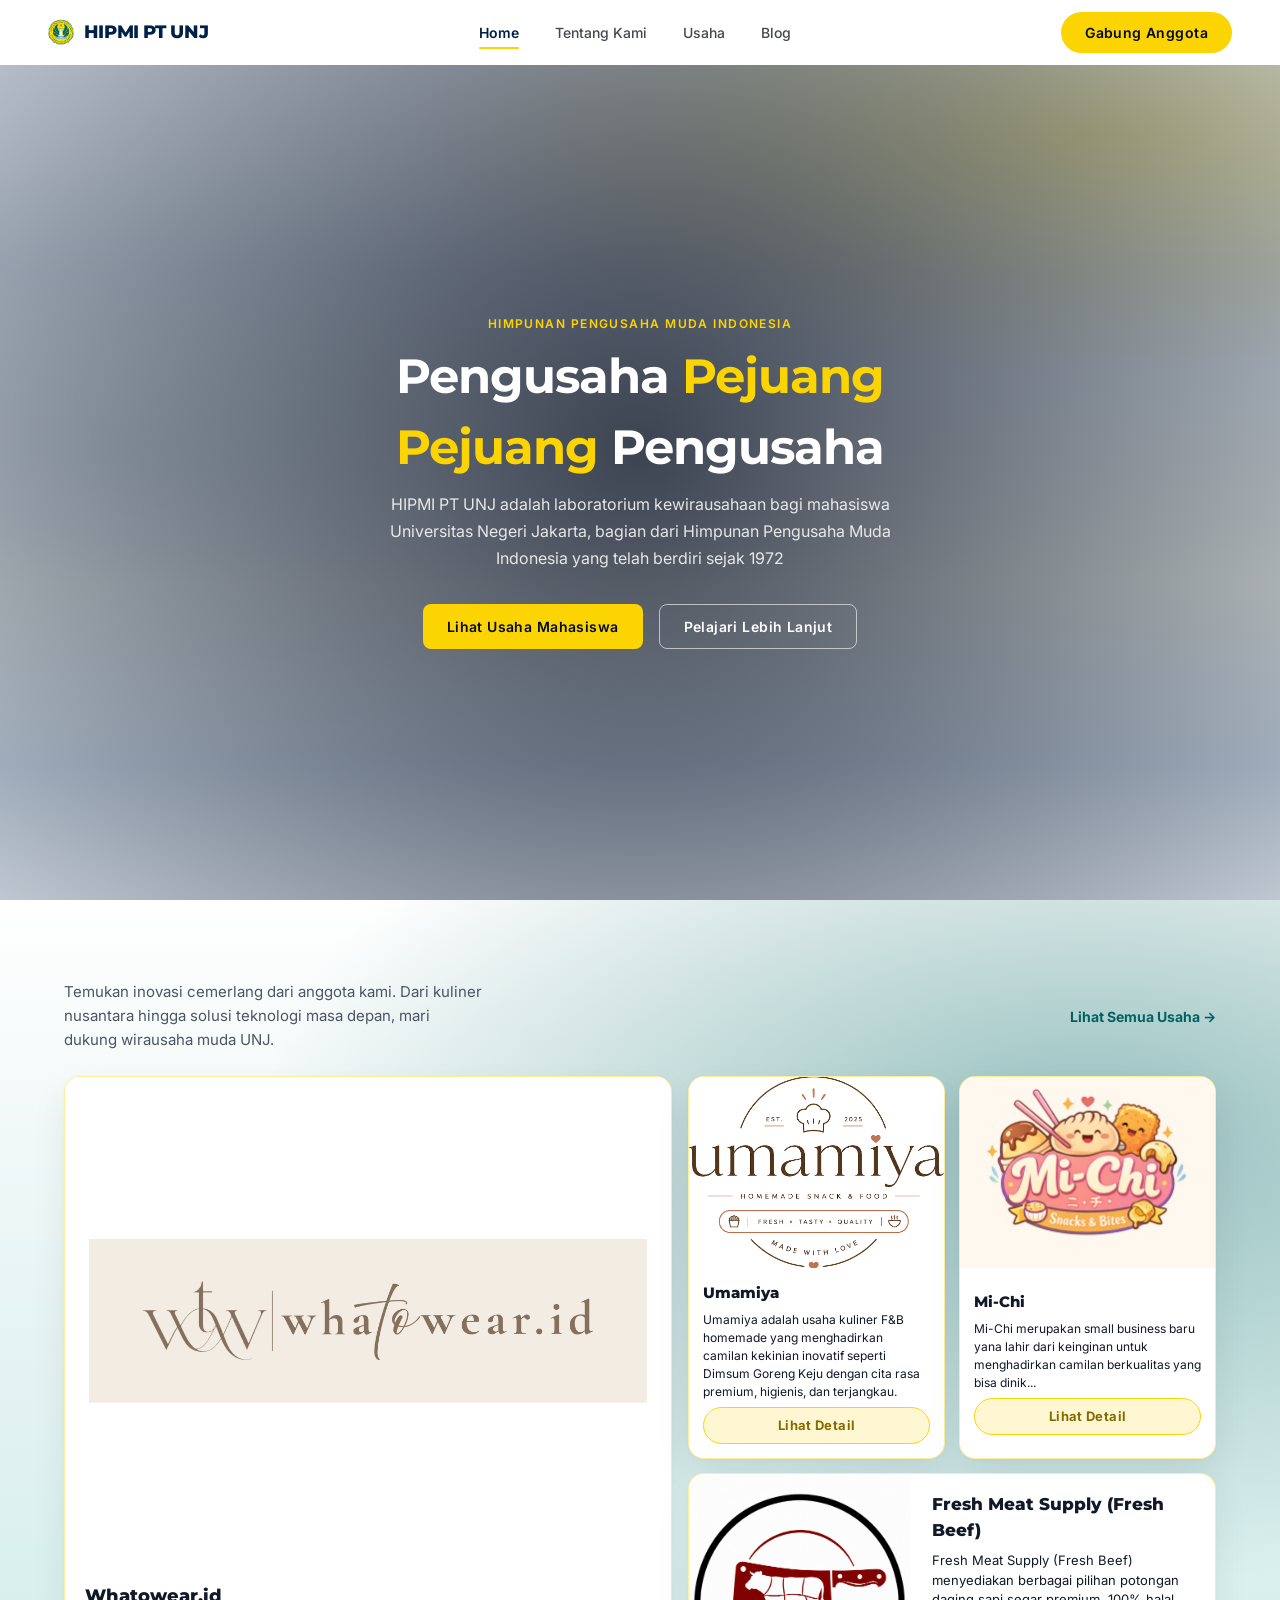
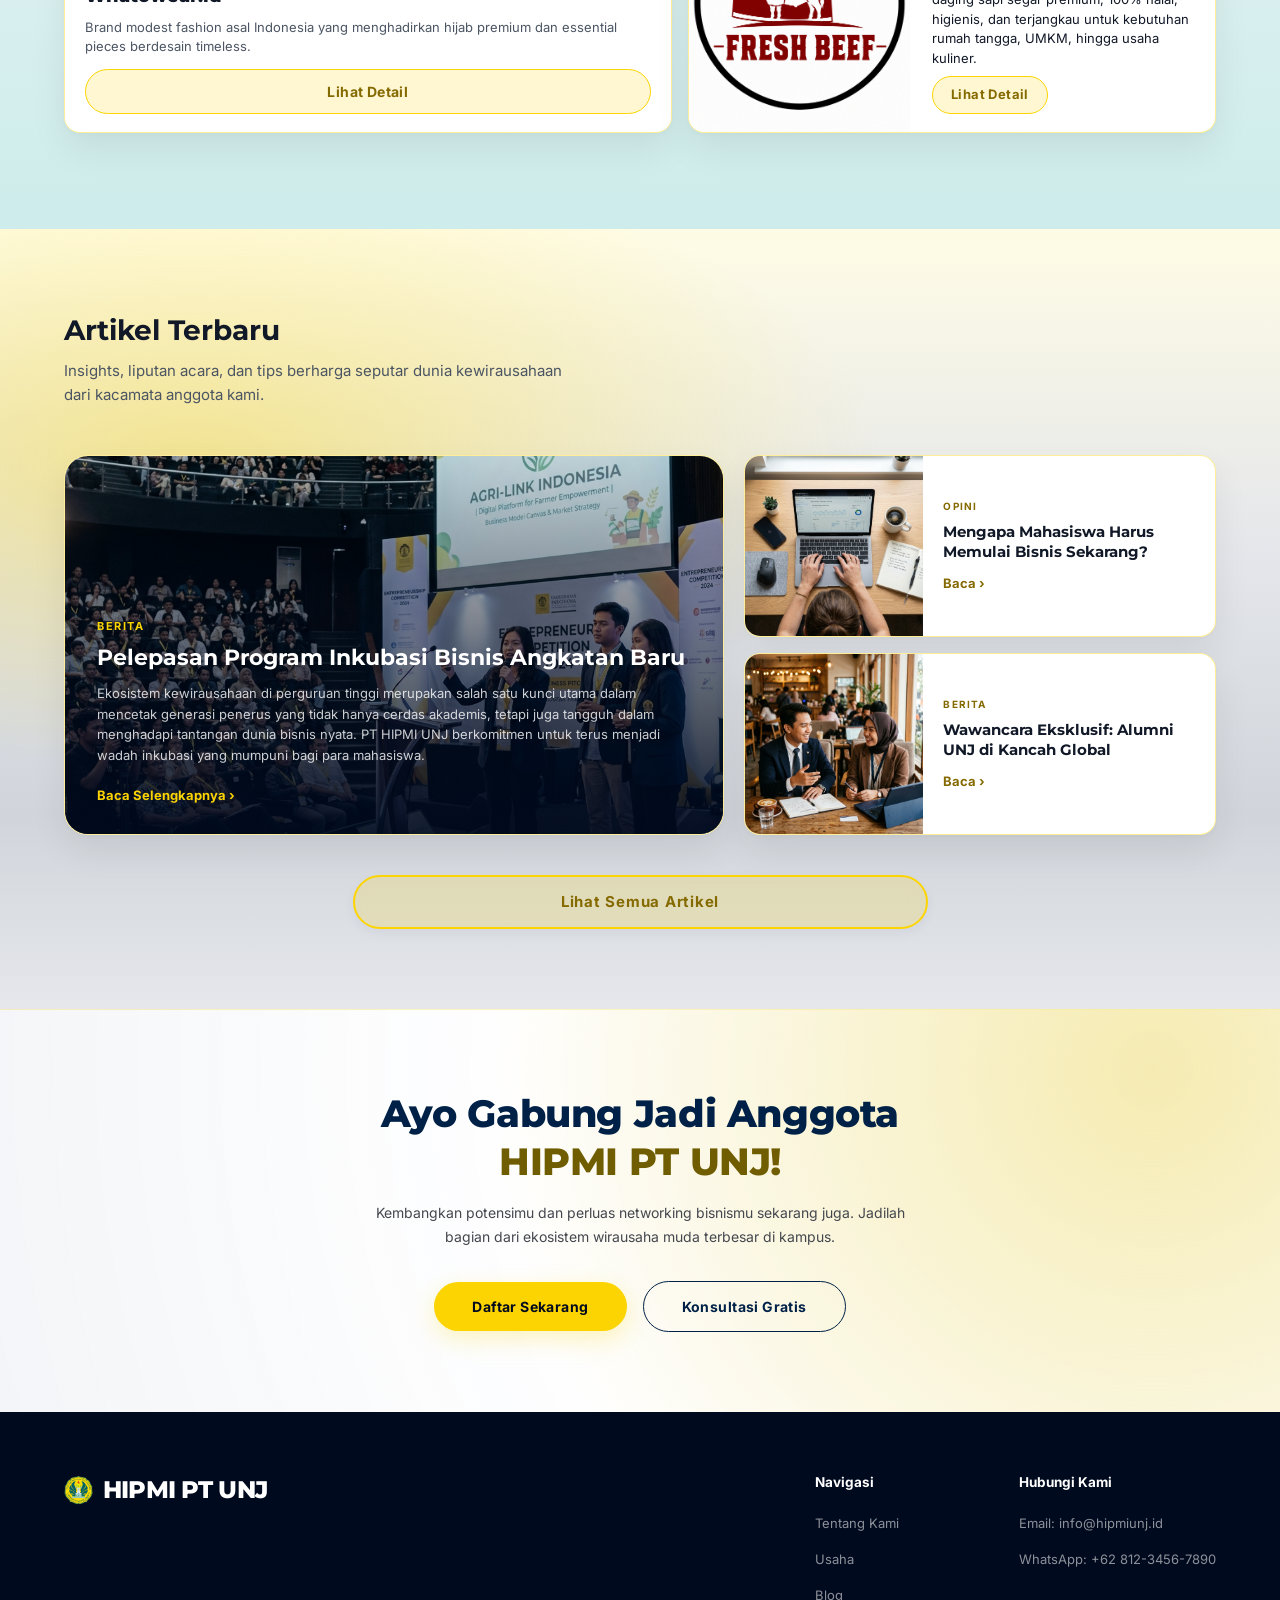
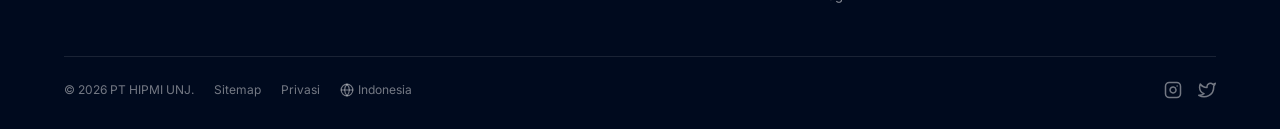
==== commit 983813e5: "Update Home section 2 gradient to white & bottle green (#006361) and update About hero background" ====
--- a/index.html
+++ b/index.html
@@ -403,12 +403,12 @@
         <div class="container">
           <div class="flex-between mb-3">
             <div class="section-header" style="margin-bottom:0;">
-              <p style="font-size:15px; color:rgba(255,255,255,0.9); max-width:420px; line-height:1.6;">
+              <p style="font-size:15px; color:#374151; max-width:420px; line-height:1.6;">
                 Temukan inovasi cemerlang dari anggota kami. Dari kuliner nusantara hingga solusi teknologi masa depan,
                 mari dukung wirausaha muda UNJ.
               </p>
             </div>
-            <a href="usaha.html" class="link-more" id="btn-semua-usaha" style="color:var(--color-gold);">Lihat Semua Usaha &rarr;</a>
+            <a href="usaha.html" class="link-more" id="btn-semua-usaha" style="color:#006361; font-weight:700;">Lihat Semua Usaha &rarr;</a>
           </div> <!-- Grid: foto nasi besar kiri | sub-grid 2-col kanan -->
           <div class="home-biz-grid" style="display:grid; grid-template-columns:1.15fr 1fr; gap:16px; align-items:stretch;">
 
--- a/css/style.css
+++ b/css/style.css
@@ -2702,10 +2702,13 @@
     line-height: 1.6;
   }
 
-  .navbar {
-    background: transparent;
-    border-bottom: none;
-    box-shadow: none;
+  .navbar,
+  .navbar.scrolled {
+    background: transparent !important;
+    border-bottom: none !important;
+    box-shadow: none !important;
+    backdrop-filter: none !important;
+    -webkit-backdrop-filter: none !important;
   }
 
   .navbar__inner {
@@ -2790,8 +2793,8 @@
   .org-section,
   .similar-section,
   .detail-page > .container {
-    margin: 12px 12px 0;
-    border-radius: 24px;
+    margin: 0 !important;
+    border-radius: 0 !important;
     overflow: hidden;
     background: rgba(255, 255, 255, 0.72);
     box-shadow: 0 12px 32px rgba(15, 23, 42, 0.08);
@@ -2814,26 +2817,37 @@
     max-width: none;
   }
 
+  .search-filter-bar,
   .page-header-wrapper .search-filter-bar {
-    padding: 14px;
-    border-radius: 20px;
-    border-color: rgba(252, 212, 2, 0.2);
+    display: flex !important;
+    flex-direction: column !important;
+    align-items: stretch !important;
+    gap: 12px !important;
+    padding: 14px !important;
+    border-radius: 20px !important;
+    border-color: rgba(252, 212, 2, 0.2) !important;
   }
 
   .search-input-wrap {
-    min-width: 0;
+    width: 100% !important;
+    max-width: 100% !important;
+    min-width: 100% !important;
   }
 
   .search-input {
-    font-size: 15px;
+    width: 100% !important;
+    font-size: 14px !important;
+    box-sizing: border-box !important;
   }
 
   .filter-chips {
-    gap: 8px;
-    overflow-x: auto;
-    flex-wrap: nowrap;
-    padding-bottom: 4px;
-    -webkit-overflow-scrolling: touch;
+    width: 100% !important;
+    display: flex !important;
+    gap: 8px !important;
+    overflow-x: auto !important;
+    flex-wrap: nowrap !important;
+    padding-bottom: 4px !important;
+    -webkit-overflow-scrolling: touch !important;
   }
 
   .chip {
@@ -3232,8 +3246,8 @@
   }
 
   .footer {
-    margin: 12px 12px 0;
-    border-radius: 24px 24px 0 0;
+    margin: 0 !important;
+    border-radius: 0 !important;
     padding: 28px 0 18px;
   }
 
@@ -3395,9 +3409,9 @@
 
   background-color: #f3f4f6;
   background-image:
-    radial-gradient(95% 55% at 85% 18%, rgba(252, 212, 2, 0.38) 0%, transparent 60%),
-    radial-gradient(90% 55% at 12% 65%, rgba(209, 213, 219, 0.85) 0%, transparent 65%),
-    linear-gradient(180deg, #ffffff 0%, #e5e7eb 25%, #fffdf0 55%, #e2e8f0 82%, #ffffff 100%);
+    radial-gradient(95% 55% at 85% 18%, rgba(0, 99, 97, 0.35) 0%, transparent 60%),
+    radial-gradient(90% 55% at 12% 65%, rgba(0, 99, 97, 0.20) 0%, transparent 65%),
+    linear-gradient(180deg, #ffffff 0%, #e6f4f3 25%, #cdeceb 55%, #e0f2f1 82%, #ffffff 100%);
   background-blend-mode: normal, normal, normal;
   color: #1f2937;
 }
@@ -3428,8 +3442,8 @@
 #usaha-grid {
   position: relative;
   background:
-    radial-gradient(100% 75% at 85% 25%, rgba(252, 212, 2, 0.42) 0%, transparent 65%),
-    linear-gradient(180deg, #ffffff 0%, #fffdf2 45%, #fffce5 100%) !important;
+    radial-gradient(100% 75% at 85% 25%, rgba(0, 99, 97, 0.38) 0%, transparent 65%),
+    linear-gradient(180deg, #ffffff 0%, #e6f4f3 45%, #cdeceb 100%) !important;
   z-index: 3;
 }
 
@@ -3791,19 +3805,26 @@
   color: #1f2937;
 }
 
-/* Section 1: Hero Sejarah (Gradien Putih & Kuning CTA Asli + Background Gedung UNJ Full 1 Section) */
+/* Section 1: Hero Sejarah (Full View Original Color Landmark UNJ) */
 .about-light-flow .about-hero {
   position: relative;
   background-color: #ffffff;
-  background-image:
-    radial-gradient(100% 75% at 85% 25%, rgba(252, 212, 2, 0.42) 0%, transparent 65%),
-    linear-gradient(180deg, #ffffff 0%, #fffdf2 45%, #fffce5 100%) !important;
   border: none !important;
   overflow: hidden;
 }
 
 .about-light-flow .about-hero::before {
-  display: none !important;
+  content: "";
+  display: block !important;
+  position: absolute;
+  inset: 0;
+  background-image: url('../images/unj_landmark_hero.jpeg') !important;
+  background-size: cover !important;
+  background-position: center center !important;
+  background-repeat: no-repeat !important;
+  opacity: 1 !important;
+  z-index: 1;
+  pointer-events: none;
 }
 
 .about-light-flow .about-hero::after {
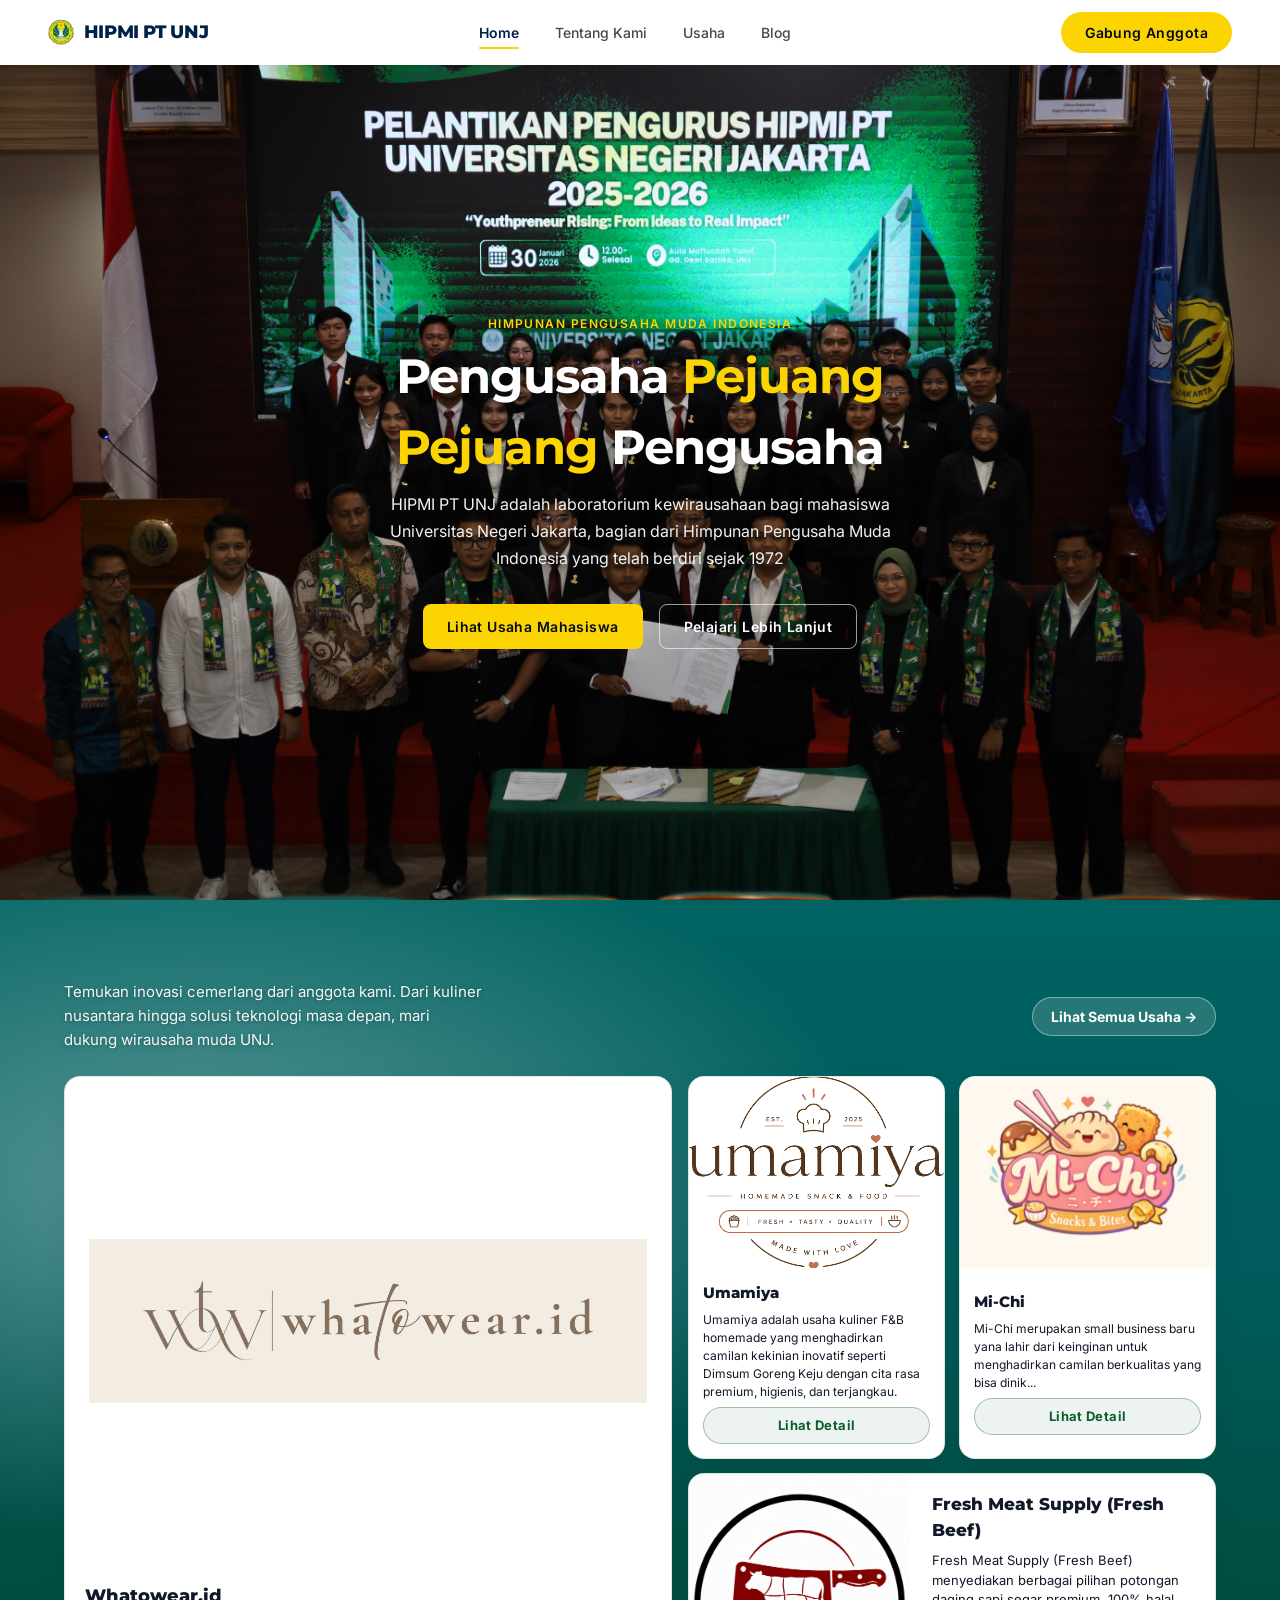
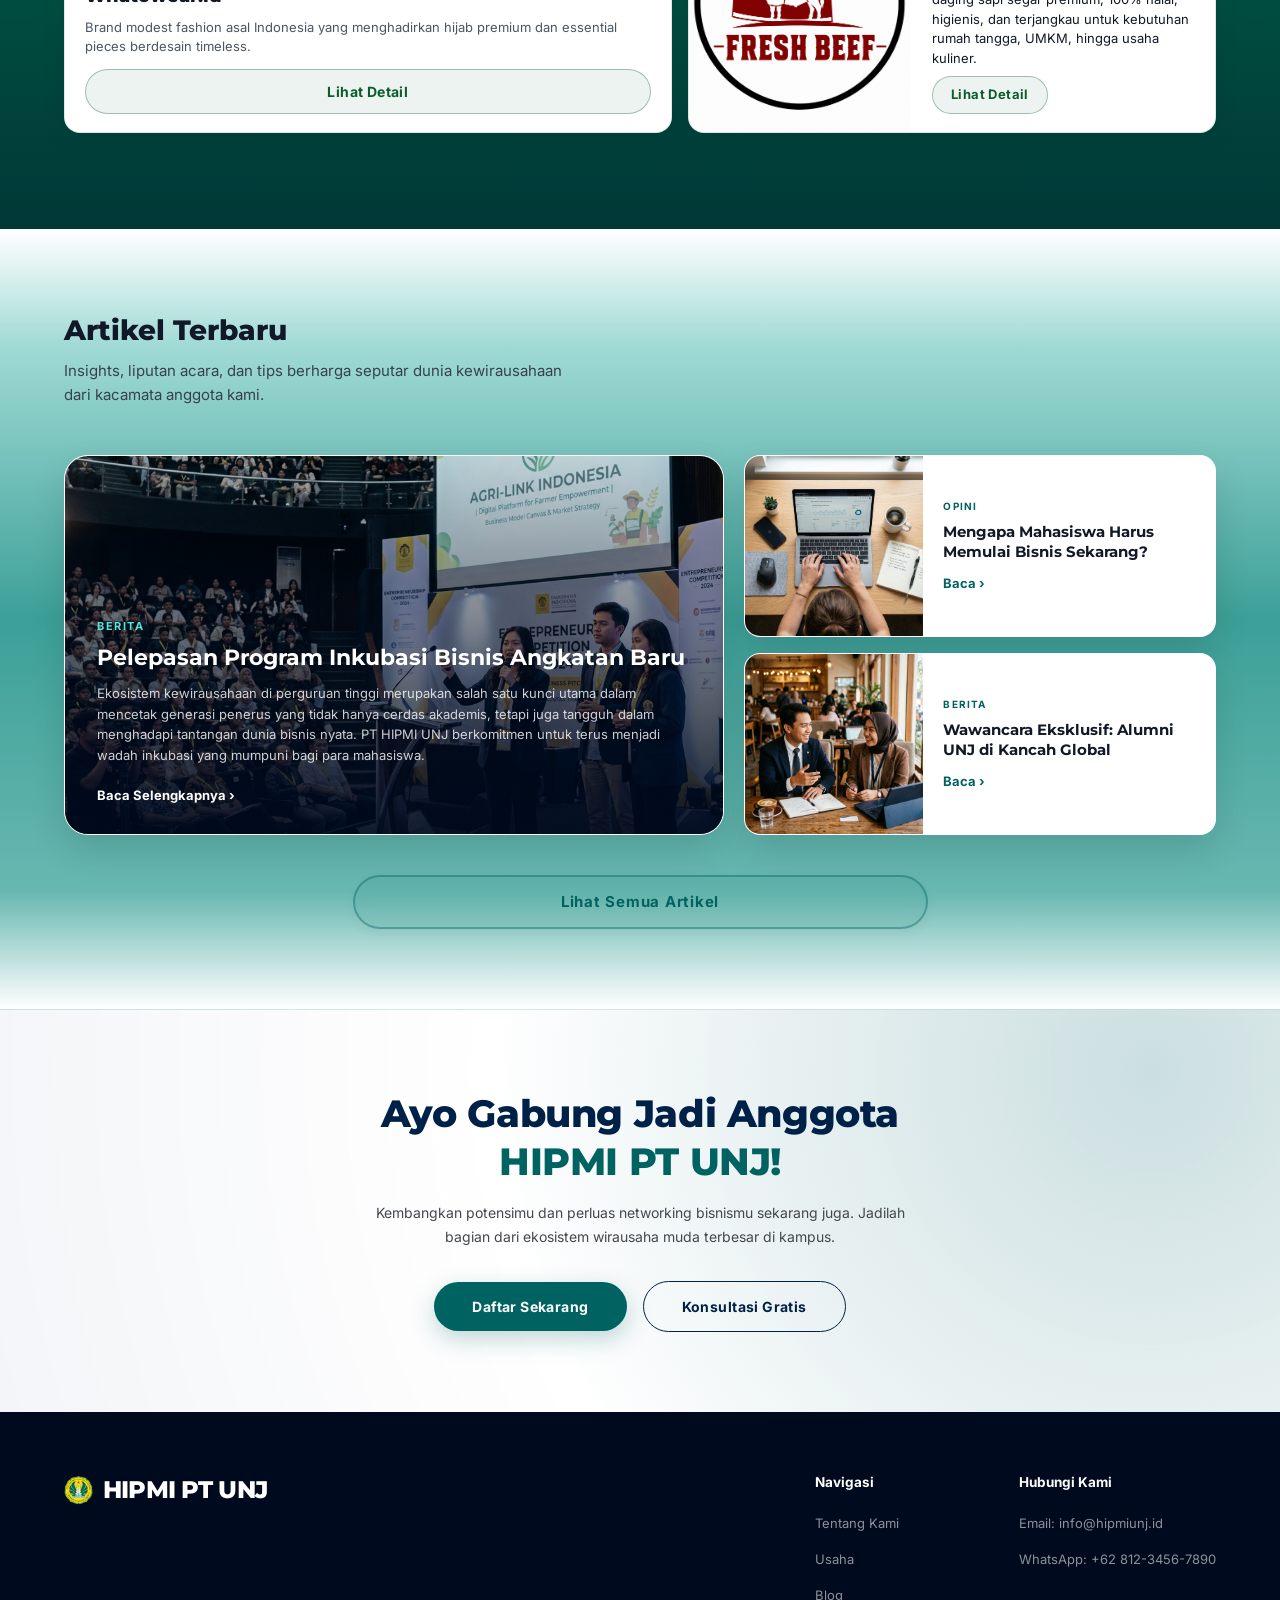
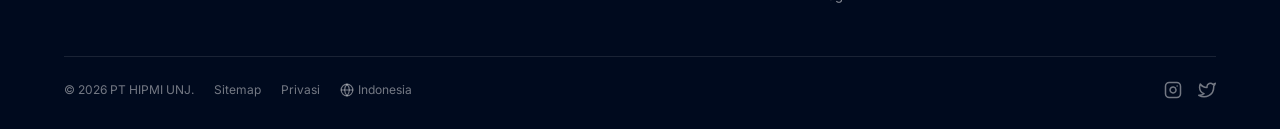
==== commit 4702cab1: "Update green-white styling, swap Wasekum positions, and optimize mobile About hero" ====
--- a/index.html
+++ b/index.html
@@ -8,7 +8,7 @@
   <link rel="icon" type="image/png" href="images/hipmi_pt_unj_logo.png" />
   <meta name="description"
     content="Katalisator inovasi dan kewirausahaan di Universitas Negeri Jakarta. Kami membangun ekosistem bisnis yang profesional, prestisius, dan dinamis." />
-  <link rel="stylesheet" href="css/style.css?v=3.0" />
+  <link rel="stylesheet" href="css/style.css?v=3.9" />
   <style>
     /* Clean, hardware-accelerated smooth lift-up transitions */
     #usaha-grid #card-whatowear,
@@ -28,8 +28,8 @@
     #article-sm-1:hover,
     #article-sm-2:hover {
       transform: translateY(-6px) !important;
-      border-color: #fcd402 !important;
-      box-shadow: 0 20px 35px rgba(0, 0, 0, 0.1), 0 0 15px rgba(252, 212, 2, 0.2) !important;
+      border-color: #0b5e2b !important;
+      box-shadow: 0 20px 35px rgba(0, 0, 0, 0.08), 0 0 15px rgba(11, 94, 43, 0.18) !important;
     }
 
     /* Smooth Image Zoom transitions */
@@ -54,6 +54,7 @@
 
     /* MOBILE RESPONSIVE OVERRIDES (WIREFRAME SPEC) */
     @media (max-width: 768px) {
+
       /* Hide Top Hamburger & Mobile Menu (Replaced by Bottom Dock) */
       .navbar__actions,
       .navbar__toggle,
@@ -75,7 +76,7 @@
       }
 
       /* Highlight Bisnis Horizontal Scroll Swipe Row */
-      #usaha-grid > .container > div.home-biz-grid {
+      #usaha-grid>.container>div.home-biz-grid {
         display: flex !important;
         flex-direction: row !important;
         overflow-x: auto !important;
@@ -84,11 +85,13 @@
         padding: 8px 4px 16px !important;
         -webkit-overflow-scrolling: touch !important;
       }
-      #usaha-grid > .container > div.home-biz-grid > div.home-biz-subgrid {
+
+      #usaha-grid>.container>div.home-biz-grid>div.home-biz-subgrid {
         display: contents !important;
       }
-      #usaha-grid > .container > div.home-biz-grid #card-whatowear,
-      #usaha-grid > .container > div.home-biz-grid > div.home-biz-subgrid article {
+
+      #usaha-grid>.container>div.home-biz-grid #card-whatowear,
+      #usaha-grid>.container>div.home-biz-grid>div.home-biz-subgrid article {
         flex: 0 0 82% !important;
         scroll-snap-align: start !important;
         min-width: 82% !important;
@@ -101,16 +104,16 @@
       }
 
       /* Image container inside row cards */
-      #usaha-grid > .container > div.home-biz-grid #card-whatowear > div:first-child,
-      #usaha-grid > .container > div.home-biz-grid > div.home-biz-subgrid article > div:first-child {
+      #usaha-grid>.container>div.home-biz-grid #card-whatowear>div:first-child,
+      #usaha-grid>.container>div.home-biz-grid>div.home-biz-subgrid article>div:first-child {
         width: 36% !important;
         min-height: 180px !important;
         height: 180px !important;
         flex-shrink: 0 !important;
       }
-      
-      #usaha-grid > .container > div.home-biz-grid #card-whatowear > div:first-child img,
-      #usaha-grid > .container > div.home-biz-grid > div.home-biz-subgrid article > div:first-child img {
+
+      #usaha-grid>.container>div.home-biz-grid #card-whatowear>div:first-child img,
+      #usaha-grid>.container>div.home-biz-grid>div.home-biz-subgrid article>div:first-child img {
         width: 100% !important;
         height: 100% !important;
         max-height: none !important;
@@ -119,8 +122,8 @@
       }
 
       /* Text details container inside row cards */
-      #usaha-grid > .container > div.home-biz-grid #card-whatowear > div:last-child,
-      #usaha-grid > .container > div.home-biz-grid > div.home-biz-subgrid article > div:last-child {
+      #usaha-grid>.container>div.home-biz-grid #card-whatowear>div:last-child,
+      #usaha-grid>.container>div.home-biz-grid>div.home-biz-subgrid article>div:last-child {
         padding: 10px 12px !important;
         display: flex !important;
         flex-direction: column !important;
@@ -130,9 +133,9 @@
         min-width: 0 !important;
       }
 
-      #usaha-grid > .container > div.home-biz-grid #card-whatowear h3,
-      #usaha-grid > .container > div.home-biz-grid > div.home-biz-subgrid article h3,
-      #usaha-grid > .container > div.home-biz-grid > div.home-biz-subgrid article div:last-child > p:first-child {
+      #usaha-grid>.container>div.home-biz-grid #card-whatowear h3,
+      #usaha-grid>.container>div.home-biz-grid>div.home-biz-subgrid article h3,
+      #usaha-grid>.container>div.home-biz-grid>div.home-biz-subgrid article div:last-child>p:first-child {
         font-size: 14px !important;
         font-weight: 800 !important;
         margin: 0 !important;
@@ -143,8 +146,8 @@
         color: #111827 !important;
       }
 
-      #usaha-grid > .container > div.home-biz-grid #card-whatowear p,
-      #usaha-grid > .container > div.home-biz-grid > div.home-biz-subgrid article p {
+      #usaha-grid>.container>div.home-biz-grid #card-whatowear p,
+      #usaha-grid>.container>div.home-biz-grid>div.home-biz-subgrid article p {
         font-size: 11px !important;
         line-height: 1.35 !important;
         margin: 0 !important;
@@ -157,8 +160,8 @@
       }
 
       /* Hide giant detail buttons on mobile row layout */
-      #usaha-grid > .container > div.home-biz-grid #card-whatowear a,
-      #usaha-grid > .container > div.home-biz-grid > div.home-biz-subgrid article a {
+      #usaha-grid>.container>div.home-biz-grid #card-whatowear a,
+      #usaha-grid>.container>div.home-biz-grid>div.home-biz-subgrid article a {
         display: none !important;
       }
 
@@ -238,16 +241,16 @@
       }
 
       /* Image container inside small article cards */
-      #artikel .home-articles-grid #article-sm-1 > div:first-child,
-      #artikel .home-articles-grid #article-sm-2 > div:first-child {
+      #artikel .home-articles-grid #article-sm-1>div:first-child,
+      #artikel .home-articles-grid #article-sm-2>div:first-child {
         width: 36% !important;
         height: 180px !important;
         flex-shrink: 0 !important;
       }
 
       /* Text container inside small article cards */
-      #artikel .home-articles-grid #article-sm-1 > div:last-child,
-      #artikel .home-articles-grid #article-sm-2 > div:last-child {
+      #artikel .home-articles-grid #article-sm-1>div:last-child,
+      #artikel .home-articles-grid #article-sm-2>div:last-child {
         padding: 10px 12px !important;
         display: flex !important;
         flex-direction: column !important;
@@ -361,7 +364,7 @@
          HERO SECTION
          ================================================ -->
     <section class="hero" id="hero" aria-label="Beranda Hero">
-      <div class="hero__bg" style="background-image: url('images/hero.JPG')"></div>
+      <div class="hero__bg" style="background-image: url('images/5.jpeg')"></div>
       <div class="hero__overlay"></div>
       <div class="hero__content">
         <p class="hero__eyebrow">Himpunan Pengusaha Muda Indonesia</p>
@@ -395,45 +398,47 @@
            BUSINESS GRID (SECTION 2)
            ================================================ -->
       <section class="section" id="usaha-grid" aria-label="Katalog Usaha Mahasiswa">
-        <!-- 3 Background Transparent Logos -->
-        <img src="images/hipmi_pt_unj_logo.png" alt="" aria-hidden="true" class="section-bg-logo bg-logo-1" />
-        <img src="images/hipmi_pt_unj_logo.png" alt="" aria-hidden="true" class="section-bg-logo bg-logo-2" />
-        <img src="images/hipmi_pt_unj_logo.png" alt="" aria-hidden="true" class="section-bg-logo bg-logo-3" />
-
         <div class="container">
           <div class="flex-between mb-3">
             <div class="section-header" style="margin-bottom:0;">
-              <p style="font-size:15px; color:#374151; max-width:420px; line-height:1.6;">
+              <p style="font-size:15px; max-width:420px; line-height:1.6;">
                 Temukan inovasi cemerlang dari anggota kami. Dari kuliner nusantara hingga solusi teknologi masa depan,
                 mari dukung wirausaha muda UNJ.
               </p>
             </div>
-            <a href="usaha.html" class="link-more" id="btn-semua-usaha" style="color:#006361; font-weight:700;">Lihat Semua Usaha &rarr;</a>
+            <a href="usaha.html" class="link-more" id="btn-semua-usaha">Lihat Semua Usaha &rarr;</a>
           </div> <!-- Grid: foto nasi besar kiri | sub-grid 2-col kanan -->
-          <div class="home-biz-grid" style="display:grid; grid-template-columns:1.15fr 1fr; gap:16px; align-items:stretch;">
+          <div class="home-biz-grid"
+            style="display:grid; grid-template-columns:1.15fr 1fr; gap:16px; align-items:stretch;">
 
             <!-- LEFT: Whatowear.id (Besar Kiri) -->
             <div id="card-whatowear" onclick="window.location.href='detail-usaha.html?id=whatowear'"
               style="background:rgba(255, 255, 255, 0.95); border-radius:var(--radius-lg); overflow:hidden; box-shadow:var(--shadow-card); display:flex; flex-direction:column; cursor:pointer;">
               <!-- Image area -->
-              <div style="position:relative; flex:1; min-height:440px; overflow:hidden; background:#ffffff; display:flex; align-items:center; justify-content:center; padding:32px 24px;">
+              <div
+                style="position:relative; flex:1; min-height:440px; overflow:hidden; background:#ffffff; display:flex; align-items:center; justify-content:center; padding:32px 24px;">
                 <img src="images/logos/whatowear.png" alt="Whatowear.id"
                   style="width:100%; height:100%; max-height:360px; object-fit:contain; display:block;" />
               </div>
               <!-- Text & Button -->
-              <div style="padding:18px 20px; background:rgba(255,255,255,0.95); display:flex; flex-direction:column; gap:8px;">
-                <h3 style="font-family:'Montserrat',sans-serif; font-size:18px; font-weight:800; color:#111827; margin:0;">
+              <div
+                style="padding:18px 20px; background:rgba(255,255,255,0.95); display:flex; flex-direction:column; gap:8px;">
+                <h3
+                  style="font-family:'Montserrat',sans-serif; font-size:18px; font-weight:800; color:#111827; margin:0;">
                   Whatowear.id</h3>
                 <p style="font-size:13px; color:#4b5563; line-height:1.5; margin:0;">
-                  Brand modest fashion asal Indonesia yang menghadirkan hijab premium dan essential pieces berdesain timeless.
+                  Brand modest fashion asal Indonesia yang menghadirkan hijab premium dan essential pieces berdesain
+                  timeless.
                 </p>
                 <a href="detail-usaha.html?id=whatowear" class="btn-outline" id="btn-whatowear-detail"
-                  style="width:100%; text-align:center; display:block; border-radius:var(--radius-full); margin-top:4px;">Lihat Detail</a>
+                  style="width:100%; text-align:center; display:block; border-radius:var(--radius-full); margin-top:4px;">Lihat
+                  Detail</a>
               </div>
             </div>
 
             <!-- RIGHT: Sub-grid (Umamiya, Mi-Chi, Fresh Meat Supply) -->
-            <div class="home-biz-subgrid" style="display:grid; grid-template-columns:1fr 1fr; grid-template-rows:auto auto; gap:14px;">
+            <div class="home-biz-subgrid"
+              style="display:grid; grid-template-columns:1fr 1fr; grid-template-rows:auto auto; gap:14px;">
 
               <!-- Umamiya (top-left) -->
               <article
@@ -443,11 +448,13 @@
                   <img src="images/logos/umamiya.jpg" alt="Umamiya"
                     style="width:100%; height:100%; object-fit:cover;" />
                 </div>
-                <div style="padding:14px; display:flex; flex-direction:column; flex:1; justify-content:center; gap:6px;">
+                <div
+                  style="padding:14px; display:flex; flex-direction:column; flex:1; justify-content:center; gap:6px;">
                   <p
                     style="font-family:'Montserrat',sans-serif; font-size:15px; font-weight:800; color:#111827; margin:0;">
                     Umamiya</p>
-                  <p style="font-size:12px; color:#4b5563; line-height:1.5; margin:0;">Usaha kuliner dimsum goreng keju lezat dan camilan favorit.</p>
+                  <p style="font-size:12px; color:#4b5563; line-height:1.5; margin:0;">Usaha kuliner dimsum goreng keju
+                    lezat dan camilan favorit.</p>
                   <a href="detail-usaha.html?id=umamiya" class="btn-outline btn-sm" id="btn-umamiya"
                     style="width:100%; text-align:center; border-radius:var(--radius-full);">Lihat Detail</a>
                 </div>
@@ -457,14 +464,17 @@
               <article
                 style="background:rgba(255, 255, 255, 0.95); border-radius:var(--radius-lg); overflow:hidden; box-shadow:var(--shadow-card); display:flex; flex-direction:column;"
                 id="card-mi-chi">
-                <div style="position:relative; aspect-ratio:4/3; overflow:hidden; background:#ffffff; display:flex; align-items:center; justify-content:center;">
+                <div
+                  style="position:relative; aspect-ratio:4/3; overflow:hidden; background:#ffffff; display:flex; align-items:center; justify-content:center;">
                   <img src="images/logos/mi_chi.png" alt="Mi-Chi" style="width:100%; height:100%; object-fit:cover;" />
                 </div>
-                <div style="padding:14px; display:flex; flex-direction:column; flex:1; justify-content:center; gap:6px;">
+                <div
+                  style="padding:14px; display:flex; flex-direction:column; flex:1; justify-content:center; gap:6px;">
                   <p
                     style="font-family:'Montserrat',sans-serif; font-size:15px; font-weight:800; color:#111827; margin:0;">
                     Mi-Chi</p>
-                  <p style="font-size:12px; color:#4b5563; line-height:1.5; margin:0;">Camilan berkualitas buatan dapur rumahan rasa autentik.</p>
+                  <p style="font-size:12px; color:#4b5563; line-height:1.5; margin:0;">Camilan berkualitas buatan dapur
+                    rumahan rasa autentik.</p>
                   <a href="detail-usaha.html?id=mi-chi" class="btn-outline btn-sm" id="btn-michi"
                     style="width:100%; text-align:center; border-radius:var(--radius-full);">Lihat Detail</a>
                 </div>
@@ -474,7 +484,8 @@
               <article
                 style="grid-column:span 2; background:rgba(255, 255, 255, 0.95); border-radius:var(--radius-lg); overflow:hidden; box-shadow:var(--shadow-card); display:flex;"
                 id="card-fresh-beef">
-                <div style="position:relative; width:42%; flex-shrink:0; overflow:hidden; background:#ffffff; display:flex; align-items:center; justify-content:center;">
+                <div
+                  style="position:relative; width:42%; flex-shrink:0; overflow:hidden; background:#ffffff; display:flex; align-items:center; justify-content:center;">
                   <img src="images/logos/fresh_meat_supply.png" alt="Fresh Meat Supply"
                     style="width:100%; height:100%; object-fit:cover;" />
                 </div>
@@ -483,9 +494,11 @@
                   <p
                     style="font-family:'Montserrat',sans-serif; font-size:17px; font-weight:800; color:#111827; margin:0;">
                     Fresh Meat Supply</p>
-                  <p style="font-size:13px; color:#4b5563; line-height:1.5; margin:0;">Penjualan daging sapi segar berkualitas, higienis, halal, dan aman dikonsumsi.</p>
+                  <p style="font-size:13px; color:#4b5563; line-height:1.5; margin:0;">Penjualan daging sapi segar
+                    berkualitas, higienis, halal, dan aman dikonsumsi.</p>
                   <a href="detail-usaha.html?id=fresh-meat-supply" class="btn-outline btn-sm" id="btn-fresh-beef"
-                    style="align-self:flex-start; border-radius:var(--radius-full); text-decoration:none; display:inline-flex; align-items:center; justify-content:center;">Lihat Detail</a>
+                    style="align-self:flex-start; border-radius:var(--radius-full); text-decoration:none; display:inline-flex; align-items:center; justify-content:center;">Lihat
+                    Detail</a>
                 </div>
               </article>
 
@@ -504,7 +517,8 @@
             <p>Insights, liputan acara, dan tips berharga seputar dunia kewirausahaan dari kacamata anggota kami.</p>
           </div>
 
-          <div class="home-articles-grid" style="display:grid; grid-template-columns:1.4fr 1fr; gap:20px; align-items:stretch;">
+          <div class="home-articles-grid"
+            style="display:grid; grid-template-columns:1.4fr 1fr; gap:20px; align-items:stretch;">
 
             <!-- LEFT: Featured article card (image + overlay + content) -->
             <article id="article-featured" onclick="window.location.href='detail-blog.html?id=pitching-day-2024'"
@@ -515,9 +529,10 @@
               <div class="article-featured-overlay"
                 style="position:absolute; inset:0; background:linear-gradient(to top, rgba(0,10,30,0.92) 0%, rgba(0,10,30,0.55) 50%, rgba(0,10,30,0.15) 100%);">
               </div>
-              <div class="article-featured-text-overlay" style="position:absolute; bottom:0; left:0; right:0; padding:28px 32px;">
+              <div class="article-featured-text-overlay"
+                style="position:absolute; bottom:0; left:0; right:0; padding:28px 32px;">
                 <p
-                  style="font-family:'Inter',sans-serif; font-size:11px; font-weight:700; letter-spacing:0.14em; text-transform:uppercase; color:var(--color-gold); margin-bottom:10px;">
+                  style="font-family:'Inter',sans-serif; font-size:11px; font-weight:700; letter-spacing:0.14em; text-transform:uppercase; color:#54e6dd; margin-bottom:10px;">
                   Liputan Acara</p>
                 <h3
                   style="font-family:'Montserrat',sans-serif; font-size:22px; font-weight:700; color:#fff; line-height:1.3; margin-bottom:10px;">
@@ -526,7 +541,7 @@
                   cemerlang dipresentasikan. Mari lihat ide-ide startup mana saja yang berhasil mencuri perhatian para
                   juri tahun ini.</p>
                 <a href="detail-blog.html?id=pitching-day-2024" id="btn-baca-featured"
-                  style="font-family:'Inter',sans-serif; font-size:13px; font-weight:700; color:var(--color-gold); display:inline-flex; align-items:center; gap:4px; transition:var(--transition);">
+                  style="font-family:'Inter',sans-serif; font-size:13px; font-weight:700; color:#ffffff; display:inline-flex; align-items:center; gap:4px; transition:var(--transition);">
                   Baca Selengkapnya &rsaquo;
                 </a>
               </div>
@@ -535,10 +550,13 @@
                 <img src="images/article-pitching.jpg" alt="Rekap Pitching Day 2024"
                   style="width:100%; height:100%; object-fit:cover; display:block;" />
               </div>
-              <div class="article-featured-mobile-text" style="display:none; padding:10px 12px; flex-direction:column; justify-content:center; gap:3px; flex:1; min-width:0;">
-                <p style="font-family:'Inter',sans-serif; font-size:10px; font-weight:700; letter-spacing:0.12em; text-transform:uppercase; color:var(--on-surface-variant); margin:0;">
+              <div class="article-featured-mobile-text"
+                style="display:none; padding:10px 12px; flex-direction:column; justify-content:center; gap:3px; flex:1; min-width:0;">
+                <p
+                  style="font-family:'Inter',sans-serif; font-size:10px; font-weight:700; letter-spacing:0.12em; text-transform:uppercase; color:var(--on-surface-variant); margin:0;">
                   Liputan Acara</p>
-                <h3 style="font-family:'Montserrat',sans-serif; font-size:13px; font-weight:700; color:var(--on-surface); line-height:1.25; margin:0;">
+                <h3
+                  style="font-family:'Montserrat',sans-serif; font-size:13px; font-weight:700; color:var(--on-surface); line-height:1.25; margin:0;">
                   Rekap Pitching Day 2024: Inovasi Tanpa Batas</h3>
               </div>
             </article>
@@ -626,7 +644,7 @@
           </p>
           <div class="join-cta__actions" style="gap: 16px;">
             <a href="#" class="btn-primary" id="btn-daftar-sekarang"
-              style="border-radius: var(--radius-full); padding: 14px 38px; font-size: 14px; font-weight: 700; box-shadow: 0 8px 24px rgba(252, 212, 2, 0.25); border: none;">Daftar
+              style="border-radius: var(--radius-full); padding: 14px 38px; font-size: 14px; font-weight: 700; background-color: #006361; color: #ffffff; box-shadow: 0 8px 24px rgba(0, 99, 97, 0.25); border: none;">Daftar
               Sekarang</a>
             <a href="#" class="btn-outline" id="btn-konsultasi"
               style="border-radius: var(--radius-full); padding: 14px 38px; font-size: 14px; font-weight: 700; border: 1px solid var(--color-navy); color: var(--color-navy); background: transparent;">Konsultasi
@@ -716,19 +734,35 @@
   <!-- MOBILE BOTTOM FLOATING NAVIGATION DOCK -->
   <nav class="mobile-bottom-nav" aria-label="Navigasi bawah seluler">
     <a href="index.html" class="mobile-bottom-nav__item active" id="bnav-home">
-      <svg class="mobile-bottom-nav__icon" viewBox="0 0 24 24" fill="none" stroke="currentColor"><path d="M3 9l9-7 9 7v11a2 2 0 0 1-2 2H5a2 2 0 0 1-2-2z"/><polyline points="9 22 9 12 15 12 15 22"/></svg>
+      <svg class="mobile-bottom-nav__icon" viewBox="0 0 24 24" fill="none" stroke="currentColor">
+        <path d="M3 9l9-7 9 7v11a2 2 0 0 1-2 2H5a2 2 0 0 1-2-2z" />
+        <polyline points="9 22 9 12 15 12 15 22" />
+      </svg>
       <span>Beranda</span>
     </a>
     <a href="about.html" class="mobile-bottom-nav__item" id="bnav-about">
-      <svg class="mobile-bottom-nav__icon" viewBox="0 0 24 24" fill="none" stroke="currentColor"><circle cx="12" cy="12" r="10"/><line x1="12" y1="16" x2="12" y2="12"/><line x1="12" y1="8" x2="12.01" y2="8"/></svg>
+      <svg class="mobile-bottom-nav__icon" viewBox="0 0 24 24" fill="none" stroke="currentColor">
+        <circle cx="12" cy="12" r="10" />
+        <line x1="12" y1="16" x2="12" y2="12" />
+        <line x1="12" y1="8" x2="12.01" y2="8" />
+      </svg>
       <span>Tentang</span>
     </a>
     <a href="usaha.html" class="mobile-bottom-nav__item" id="bnav-usaha">
-      <svg class="mobile-bottom-nav__icon" viewBox="0 0 24 24" fill="none" stroke="currentColor"><rect x="2" y="7" width="20" height="14" rx="2" ry="2"/><path d="M16 21V5a2 2 0 0 0-2-2h-4a2 2 0 0 0-2 2v16"/></svg>
+      <svg class="mobile-bottom-nav__icon" viewBox="0 0 24 24" fill="none" stroke="currentColor">
+        <rect x="2" y="7" width="20" height="14" rx="2" ry="2" />
+        <path d="M16 21V5a2 2 0 0 0-2-2h-4a2 2 0 0 0-2 2v16" />
+      </svg>
       <span>Usaha</span>
     </a>
     <a href="blog.html" class="mobile-bottom-nav__item" id="bnav-blog">
-      <svg class="mobile-bottom-nav__icon" viewBox="0 0 24 24" fill="none" stroke="currentColor"><path d="M14 2H6a2 2 0 0 0-2 2v16a2 2 0 0 0 2 2h12a2 2 0 0 0 2-2V8z"/><polyline points="14 2 14 8 20 8"/><line x1="16" y1="13" x2="8" y2="13"/><line x1="16" y1="17" x2="8" y2="17"/><polyline points="10 9 9 9 8 9"/></svg>
+      <svg class="mobile-bottom-nav__icon" viewBox="0 0 24 24" fill="none" stroke="currentColor">
+        <path d="M14 2H6a2 2 0 0 0-2 2v16a2 2 0 0 0 2 2h12a2 2 0 0 0 2-2V8z" />
+        <polyline points="14 2 14 8 20 8" />
+        <line x1="16" y1="13" x2="8" y2="13" />
+        <line x1="16" y1="17" x2="8" y2="17" />
+        <polyline points="10 9 9 9 8 9" />
+      </svg>
       <span>Blog</span>
     </a>
   </nav>
--- a/css/style.css
+++ b/css/style.css
@@ -3,7 +3,7 @@
    Design System & Global Styles
    ===================================================== */
 
-@import url('https://fonts.googleapis.com/css2?family=Plus+Jakarta+Sans:wght@500;600;700;800&family=Montserrat:wght@400;500;600;700;800&family=Inter:wght@300;400;500;600&display=swap');
+@import url('https://fonts.googleapis.com/css2?family=Plus+Jakarta+Sans:wght@500;600;700;800&family=Montserrat:wght@400;500;600;700;800&family=Poppins:wght@500;600;700;800;900&family=Inter:wght@300;400;500;600&display=swap');
 
 /* =====================================================
    CSS CUSTOM PROPERTIES (DESIGN TOKENS)
@@ -120,11 +120,11 @@
   font-weight: 400;
   line-height: 1.5;
   color: var(--on-surface);
-  background-color: #f3f4f6;
+  background-color: #f8fafc;
   background-image:
-    radial-gradient(90% 45% at 85% 15%, rgba(252, 212, 2, 0.35) 0%, transparent 60%),
-    radial-gradient(80% 50% at 10% 50%, rgba(209, 213, 219, 0.75) 0%, transparent 65%),
-    linear-gradient(180deg, #ffffff 0%, #e5e7eb 30%, #fffdf0 65%, #e2e8f0 85%, #ffffff 100%);
+    radial-gradient(90% 45% at 85% 15%, rgba(74, 222, 128, 0.12) 0%, transparent 60%),
+    radial-gradient(80% 50% at 10% 50%, rgba(209, 213, 219, 0.6) 0%, transparent 65%),
+    linear-gradient(180deg, #ffffff 0%, #f8fafc 30%, #f0fdf4 65%, #f1f5f9 85%, #ffffff 100%);
   background-attachment: fixed;
   -webkit-font-smoothing: antialiased;
   -moz-osx-font-smoothing: grayscale;
@@ -687,14 +687,9 @@
   background-repeat: no-repeat;
 }
 
+/* Remove green overlay completely so original background image (5.jpeg) shines without color filters */
 .hero__overlay {
-  position: absolute;
-  inset: 0;
-  background: radial-gradient(
-    circle,
-    rgba(0, 10, 30, 0.75) 0%,
-    rgba(0, 33, 71, 0.25) 100%
-  );
+  display: none !important;
 }
 
 .hero__content {
@@ -714,6 +709,7 @@
   text-transform: uppercase;
   color: var(--color-gold);
   margin-bottom: var(--space-2);
+  text-shadow: 0 2px 10px rgba(0, 0, 0, 0.6);
 }
 
 .hero__title {
@@ -724,6 +720,7 @@
   letter-spacing: -0.02em;
   color: #fff;
   margin-bottom: var(--space-2);
+  text-shadow: 0 2px 16px rgba(0, 0, 0, 0.6);
 }
 
 .hero__title .accent {
@@ -732,12 +729,13 @@
 
 .hero__subtitle {
   font-size: 16px;
-  color: rgba(255, 255, 255, 0.85);
+  color: rgba(255, 255, 255, 0.95);
   line-height: 1.7;
   margin-bottom: var(--space-4);
   max-width: 560px;
   margin-left: auto;
   margin-right: auto;
+  text-shadow: 0 2px 12px rgba(0, 0, 0, 0.6);
 }
 
 .hero__actions {
@@ -841,7 +839,7 @@
 
 .card-usaha__link:hover {
   gap: 8px;
-  color: var(--color-gold-muted);
+  color: #006361;
 }
 
 /* Article Card */
@@ -951,7 +949,7 @@
   background: rgba(255, 255, 255, 0.92);
   backdrop-filter: blur(12px);
   -webkit-backdrop-filter: blur(12px);
-  border: 1.5px solid rgba(252, 212, 2, 0.35);
+  border: 1.5px solid rgba(0, 99, 97, 0.25);
   border-radius: var(--radius-lg);
   padding: 18px 24px;
   display: flex;
@@ -1532,9 +1530,9 @@
    JOIN CTA SECTION
    ===================================================== */
 .join-cta {
-  background: radial-gradient(circle at 90% 15%, rgba(252, 212, 2, 0.28) 0%, rgba(255, 255, 255, 0.95) 55%, #f4f5f8 100%);
+  background: radial-gradient(circle at 90% 15%, rgba(0, 99, 97, 0.18) 0%, rgba(255, 255, 255, 0.95) 55%, #f4f5f8 100%);
   padding: var(--space-10) 0;
-  border-top: 1px solid rgba(252, 212, 2, 0.25);
+  border-top: 1px solid rgba(0, 99, 97, 0.15);
 }
 
 .join-cta__content {
@@ -1553,7 +1551,7 @@
 }
 
 .join-cta__title .accent {
-  color: var(--secondary);
+  color: #006361;
 }
 
 .join-cta__subtitle {
@@ -1572,6 +1570,18 @@
   justify-content: center;
   gap: var(--space-2);
   flex-wrap: wrap;
+}
+
+.join-cta__actions .btn-primary {
+  background-color: #006361;
+  color: #ffffff;
+  box-shadow: 0 8px 24px rgba(0, 99, 97, 0.25);
+}
+
+.join-cta__actions .btn-primary:hover {
+  background-color: #004d40;
+  box-shadow: 0 10px 28px rgba(0, 99, 97, 0.35);
+  color: #ffffff;
 }
 
 /* =====================================================
@@ -1634,8 +1644,8 @@
   width: 340px;
   height: 340px;
   border-radius: 50%;
-  background: radial-gradient(circle, rgba(252, 212, 2, 0.22) 0%, rgba(252, 212, 2, 0.08) 50%, transparent 72%);
-  border: 2px solid rgba(252, 212, 2, 0);
+  background: radial-gradient(circle, rgba(0, 99, 97, 0.22) 0%, rgba(0, 99, 97, 0.08) 50%, transparent 72%);
+  border: 2px solid rgba(0, 99, 97, 0);
   pointer-events: none;
   z-index: 0;
   opacity: 0;
@@ -1654,8 +1664,10 @@
 
 /* Left: sejarah content */
 .about-hero__content {
-  max-width: 520px;
+  max-width: 620px;
   padding-right: 0;
+  padding-left: 0;
+  margin-left: -12px;
   display: flex;
   flex-direction: column;
   justify-content: center;
@@ -1663,34 +1675,34 @@
 }
 
 .about-hero__subtitle {
-  font-family: 'Plus Jakarta Sans', sans-serif;
-  font-size: 27px;
+  font-family: 'Poppins', sans-serif;
+  font-size: 40px;
   font-weight: 800;
-  letter-spacing: -0.02em;
+  letter-spacing: -0.03em;
   color: #000a1e;
   margin-bottom: var(--space-2);
   display: flex;
   align-items: center;
-  gap: 10px;
+  gap: 12px;
   text-shadow: 0 1px 4px rgba(255, 255, 255, 0.95);
 }
 
 .about-hero__subtitle::before {
   content: "";
   display: inline-block;
-  width: 4px;
-  height: 24px;
+  width: 6px;
+  height: 36px;
   background: #fcd402;
-  border-radius: 2px;
+  border-radius: 3px;
   flex-shrink: 0;
 }
 
 .about-hero__desc {
-  font-family: 'Plus Jakarta Sans', sans-serif;
-  font-size: 15px;
+  font-family: 'Poppins', 'Plus Jakarta Sans', sans-serif;
+  font-size: 19px;
   font-weight: 600;
   color: #1e293b;
-  line-height: 1.8;
+  line-height: 1.7;
   text-shadow: 0 1px 4px rgba(255, 255, 255, 0.95);
 }
 
@@ -1842,7 +1854,7 @@
   max-width: 320px;
   width: 100%;
   min-height: 380px;
-  border: 1.5px solid rgba(252, 212, 2, 0.45);
+  border: 1.5px solid rgba(0, 99, 97, 0.35);
   box-shadow: 0 10px 30px rgba(0, 0, 0, 0.08);
   border-radius: 20px;
 }
@@ -1859,7 +1871,7 @@
   max-width: 260px;
   width: 100%;
   min-height: 310px;
-  border: 1.5px solid rgba(252, 212, 2, 0.35);
+  border: 1.5px solid rgba(0, 99, 97, 0.25);
   box-shadow: 0 8px 24px rgba(0, 0, 0, 0.06);
   border-radius: 18px;
 }
@@ -1877,7 +1889,7 @@
   width: 100%;
   min-height: 270px;
   margin: 0 auto;
-  border: 1.5px solid rgba(252, 212, 2, 0.3);
+  border: 1.5px solid rgba(0, 99, 97, 0.2);
   box-shadow: 0 6px 20px rgba(0, 0, 0, 0.05);
   border-radius: 16px;
 }
@@ -1970,7 +1982,7 @@
 /* Enlarge Wasekum & Wabendum cards with generous spacing & maximum height */
 .bph-wakil-grid .team-card {
   min-height: 290px;
-  border: 1.5px solid rgba(252, 212, 2, 0.4);
+  border: 1.5px solid rgba(0, 99, 97, 0.25);
   box-shadow: 0 8px 24px rgba(0, 0, 0, 0.06);
   border-radius: 18px;
 }
@@ -2017,7 +2029,7 @@
   background: rgba(255, 255, 255, 0.95);
   backdrop-filter: blur(16px);
   -webkit-backdrop-filter: blur(16px);
-  border: 1.5px solid rgba(252, 212, 2, 0.45);
+  border: 1.5px solid rgba(0, 99, 97, 0.25);
   border-radius: 18px;
   padding: 24px 20px;
   display: flex;
@@ -2033,8 +2045,8 @@
 .division-card-link:hover .division-item,
 .division-item:hover {
   transform: translateY(-5px);
-  border-color: #fcd402;
-  box-shadow: 0 18px 40px rgba(0, 0, 0, 0.09), 0 0 24px rgba(252, 212, 2, 0.4);
+  border-color: #006361;
+  box-shadow: 0 18px 40px rgba(0, 0, 0, 0.09), 0 0 24px rgba(0, 99, 97, 0.3);
 }
 
 .division-item__icon {
@@ -2065,11 +2077,13 @@
 /* =====================================================
    PAGE HEADER (Usaha / Blog)
    ===================================================== */
-.page-header-wrapper {
-  background:
-    radial-gradient(90% 60% at 85% 20%, rgba(252, 212, 2, 0.35) 0%, transparent 60%),
-    radial-gradient(80% 50% at 10% 80%, rgba(209, 213, 219, 0.6) 0%, transparent 65%),
-    linear-gradient(180deg, #ffffff 0%, #fffdf0 35%, #f4f5f8 65%, #e5e7eb 100%);
+/* Usaha Page: Seamless White-Green Flow Gradient */
+.usaha-flow {
+  background: linear-gradient(180deg, #ffffff 0%, #a0dad5 15%, #3ca098 50%, #68b8b1 85%, #ffffff 100%) !important;
+}
+
+.usaha-flow .page-header-wrapper {
+  background: transparent !important;
   border: none !important;
   border-bottom: none !important;
   outline: none !important;
@@ -2087,7 +2101,7 @@
 /* Inside wrapper: search bar blends into unified canvas — no standalone box borders visible */
 .page-header-wrapper .search-filter-bar {
   margin-bottom: 0;
-  border-color: rgba(252, 212, 2, 0.3);
+  border-color: rgba(11, 94, 43, 0.2);
   background: rgba(255, 255, 255, 0.85);
 }
 
@@ -2825,7 +2839,7 @@
     gap: 12px !important;
     padding: 14px !important;
     border-radius: 20px !important;
-    border-color: rgba(252, 212, 2, 0.2) !important;
+    border-color: rgba(0, 99, 97, 0.2) !important;
   }
 
   .search-input-wrap {
@@ -2971,18 +2985,25 @@
     border-radius: 18px;
   }
 
-  .about-hero {
-    padding: 88px 0 18px;
+  .about-hero,
+  .about-light-flow .about-hero {
+    min-height: auto !important;
+    padding: 72px 0 16px !important;
   }
 
   .about-light-flow .about-hero::before {
+    background-image: linear-gradient(180deg, rgba(0, 15, 35, 0.7) 0%, rgba(0, 30, 50, 0.85) 100%), url('../about.jpeg') !important;
     background-position: center center !important;
     background-size: cover !important;
   }
 
+  .about-light-flow .about-hero::after {
+    height: 50px !important;
+  }
+
   .about-hero__grid {
-    gap: 18px;
-    min-height: 0;
+    gap: 8px !important;
+    min-height: 0 !important;
   }
 
   .about-hero__content {
@@ -2991,14 +3012,21 @@
     text-align: left !important;
   }
 
-  .about-hero__subtitle {
+  .about-hero__subtitle,
+  .about-light-flow .about-hero .about-hero__subtitle {
     justify-content: flex-start !important;
     text-align: left !important;
-    font-size: 22px;
-  }
-
-  .about-hero__desc {
+    font-size: 18px !important;
+    margin-bottom: 6px !important;
+  }
+
+  .about-hero__desc,
+  .about-light-flow .about-hero .about-hero__desc {
     text-align: left !important;
+    font-size: 12px !important;
+    line-height: 1.5 !important;
+    font-weight: 400 !important;
+    color: rgba(255, 255, 255, 0.95) !important;
   }
 
   .about-hero__brand {
@@ -3006,24 +3034,25 @@
     flex-direction: row !important;
     align-items: center !important;
     justify-content: center !important;
-    gap: 24px !important;
-    padding: 16px 0 0;
+    gap: 10px !important;
+    padding: 8px 0 0 !important;
     margin: 0 auto;
     width: 100%;
     border-top: none !important;
     border-bottom: none !important;
   }
 
-  .about-hero__brand-name {
+  .about-hero__brand-name,
+  .about-light-flow .about-hero .about-hero__brand-name {
     display: block !important;
-    font-size: 34px !important;
+    font-size: 15px !important;
     font-weight: 800 !important;
-    line-height: 1.12 !important;
-    color: var(--color-navy) !important;
+    line-height: 1.15 !important;
+    color: #ffffff !important;
     margin-right: 0 !important;
-    text-align: right !important;
+    text-align: left !important;
     flex: none !important;
-    transform: translateX(55px) !important;
+    transform: none !important;
   }
 
   .logo-reveal-wrap {
@@ -3035,13 +3064,13 @@
   }
 
   .logo-glow-ring {
-    width: 240px;
-    height: 240px;
+    width: 60px !important;
+    height: 60px !important;
   }
 
   .about-hero__logo {
-    height: 240px;
-    width: auto;
+    height: 60px !important;
+    width: auto !important;
     opacity: 1;
   }
 
@@ -3407,11 +3436,11 @@
   position: relative;
   overflow: hidden;
 
-  background-color: #f3f4f6;
+  background-color: #ffffff;
   background-image:
-    radial-gradient(95% 55% at 85% 18%, rgba(0, 99, 97, 0.35) 0%, transparent 60%),
-    radial-gradient(90% 55% at 12% 65%, rgba(0, 99, 97, 0.20) 0%, transparent 65%),
-    linear-gradient(180deg, #ffffff 0%, #e6f4f3 25%, #cdeceb 55%, #e0f2f1 82%, #ffffff 100%);
+    radial-gradient(95% 55% at 85% 18%, rgba(74, 222, 128, 0.12) 0%, transparent 60%),
+    radial-gradient(90% 55% at 12% 65%, rgba(11, 94, 43, 0.06) 0%, transparent 65%),
+    linear-gradient(180deg, #ffffff 0%, #f8fafc 25%, #f0fdf4 55%, #f8fafc 82%, #ffffff 100%);
   background-blend-mode: normal, normal, normal;
   color: #1f2937;
 }
@@ -3428,31 +3457,21 @@
   z-index: 1;
 }
 
-/* Single Vignette for outer perimeter */
-.home-emerald-flow::after {
-  content: "";
-  position: absolute;
-  inset: 0;
-  background: radial-gradient(120% 100% at 50% 50%, transparent 70%, rgba(0, 0, 0, 0.04) 100%);
-  pointer-events: none;
-  z-index: 2;
-}
-
 /* Sections inside home flow */
 #usaha-grid {
   position: relative;
   background:
-    radial-gradient(100% 75% at 85% 25%, rgba(0, 99, 97, 0.38) 0%, transparent 65%),
-    linear-gradient(180deg, #ffffff 0%, #e6f4f3 45%, #cdeceb 100%) !important;
+    radial-gradient(90% 65% at 15% 30%, rgba(255, 255, 255, 0.35) 0%, transparent 60%),
+    linear-gradient(180deg, #006361 0%, #005b5c 40%, #004d40 75%, #003837 100%) !important;
   z-index: 3;
+  color: #ffffff;
 }
 
 #artikel {
   position: relative;
-  background:
-    radial-gradient(90% 65% at 15% 30%, rgba(252, 212, 2, 0.38) 0%, transparent 60%),
-    linear-gradient(180deg, #fffce5 0%, #e5e7eb 40%, #d1d5db 75%, #e5e7eb 100%) !important;
+  background: linear-gradient(180deg, #ffffff 0%, #a0dad5 15%, #3ca098 50%, #68b8b1 85%, #ffffff 100%) !important;
   z-index: 3;
+  color: #1f2937;
 }
 
 #usaha-grid::before,
@@ -3473,8 +3492,8 @@
 #usaha-grid article,
 #usaha-grid #card-taste-of-unj {
   background: #ffffff !important;
-  border: 1px solid rgba(252, 212, 2, 0.4) !important;
-  box-shadow: 0 16px 36px rgba(0, 0, 0, 0.07), 0 2px 6px rgba(0, 0, 0, 0.03) !important;
+  border: 1px solid rgba(11, 94, 43, 0.14) !important;
+  box-shadow: 0 10px 28px rgba(0, 0, 0, 0.05), 0 2px 6px rgba(0, 0, 0, 0.02) !important;
   transition: var(--transition-card) !important;
   will-change: transform;
 }
@@ -3483,8 +3502,8 @@
 #usaha-grid article:hover,
 #usaha-grid #card-taste-of-unj:hover {
   transform: translateY(-6px) !important;
-  border-color: #fcd402 !important;
-  box-shadow: 0 24px 48px rgba(0, 0, 0, 0.1), 0 0 24px rgba(252, 212, 2, 0.4) !important;
+  border-color: #0b5e2b !important;
+  box-shadow: 0 20px 40px rgba(11, 94, 43, 0.16), 0 0 15px rgba(74, 222, 128, 0.15) !important;
 }
 
 #usaha-grid #card-taste-of-unj > div:last-child {
@@ -3503,74 +3522,94 @@
 }
 
 #usaha-grid .btn-outline {
-  border-color: #fcd402 !important;
-  color: #856a00 !important;
-  background: rgba(252, 212, 2, 0.18) !important;
+  border-color: rgba(11, 94, 43, 0.35) !important;
+  color: #0b5e2b !important;
+  background: rgba(11, 94, 43, 0.07) !important;
   backdrop-filter: blur(8px) !important;
   font-weight: 700 !important;
   transition: all 0.3s ease !important;
 }
 
 #usaha-grid .btn-outline:hover {
-  background: #fcd402 !important;
-  color: #000a1e !important;
-  border-color: #fcd402 !important;
-  box-shadow: 0 6px 20px rgba(252, 212, 2, 0.4) !important;
-}
-
-/* Background Watermark Logos for Section 2 */
-.section-bg-logo {
-  position: absolute;
-  pointer-events: none;
-  z-index: 2;
-  filter: brightness(0.9) opacity(0.04);
-}
-
-.bg-logo-1 {
-  top: -40px;
-  left: -60px;
-  width: 340px;
-  height: auto;
-  opacity: 0.04;
-  transform: rotate(-15deg);
-}
-
-.bg-logo-2 {
-  top: 50%;
-  right: -80px;
-  width: 440px;
-  height: auto;
-  opacity: 0.05;
-  transform: translateY(-50%) rotate(12deg);
-}
-
-.bg-logo-3 {
-  bottom: -60px;
-  left: 32%;
-  width: 360px;
-  height: auto;
-  opacity: 0.04;
-  transform: rotate(-8deg);
-}
-
-/* Header & Teks Section 3 */
-#usaha-grid .section-header h2,
+  background: #0b5e2b !important;
+  color: #ffffff !important;
+  border-color: #0b5e2b !important;
+  box-shadow: 0 6px 20px rgba(11, 94, 43, 0.35) !important;
+}
+
+/* Header & Teks Section 2 (#usaha-grid) */
+#usaha-grid .section-header h2 {
+  color: #ffffff !important;
+  font-weight: 800;
+  text-shadow: 0 2px 10px rgba(0, 0, 0, 0.3) !important;
+}
+
+#usaha-grid .section-header p {
+  color: rgba(255, 255, 255, 0.95) !important;
+  text-shadow: 0 1px 4px rgba(0, 0, 0, 0.3) !important;
+}
+
+#usaha-grid .link-more {
+  color: #ffffff !important;
+  background: rgba(255, 255, 255, 0.15) !important;
+  backdrop-filter: blur(8px) !important;
+  border: 1px solid rgba(255, 255, 255, 0.4) !important;
+  padding: 8px 18px !important;
+  border-radius: var(--radius-full) !important;
+  text-decoration: none !important;
+  font-weight: 700 !important;
+  font-size: 14px !important;
+  display: inline-flex !important;
+  align-items: center !important;
+  gap: 6px !important;
+  transition: var(--transition) !important;
+}
+
+#usaha-grid .link-more:hover {
+  background: #ffffff !important;
+  color: #006361 !important;
+  border-color: #ffffff !important;
+  box-shadow: 0 4px 16px rgba(255, 255, 255, 0.3) !important;
+}
+
+/* Header & Teks Section 3 (#artikel) */
 #artikel .section-header h2 {
   color: #111827 !important;
-}
-
-#usaha-grid .section-header p,
+  font-weight: 800;
+  text-shadow: none !important;
+}
+
 #artikel .section-header p {
-  color: #4b5563 !important;
-}
-
-/* Light Theme Cards untuk Artikel Kecil (#article-sm-1, #article-sm-2) & Featured Card */
+  color: #374151 !important;
+  text-shadow: none !important;
+}
+
+/* Section 2 Usaha Cards Styling (Hijau Botol / Hijau UNJ Theme) */
+#card-whatowear,
+#card-umamiya,
+#card-mi-chi,
+#card-fresh-beef {
+  border: 1px solid rgba(11, 94, 43, 0.14) !important;
+  box-shadow: 0 10px 28px rgba(0, 0, 0, 0.05) !important;
+  transition: var(--transition-card) !important;
+}
+
+#card-whatowear:hover,
+#card-umamiya:hover,
+#card-mi-chi:hover,
+#card-fresh-beef:hover {
+  transform: translateY(-6px) !important;
+  border-color: #0b5e2b !important;
+  box-shadow: 0 20px 40px rgba(11, 94, 43, 0.16), 0 0 15px rgba(74, 222, 128, 0.15) !important;
+}
+
+/* Section 3 Artikel Cards Styling (Hijau Botol Theme) */
 #artikel #article-featured,
 #article-sm-1,
 #article-sm-2 {
   background: #ffffff !important;
-  border: 1px solid rgba(252, 212, 2, 0.4) !important;
-  box-shadow: 0 16px 36px rgba(0, 0, 0, 0.07), 0 2px 6px rgba(0, 0, 0, 0.03) !important;
+  border: 1px solid rgba(255, 255, 255, 0.3) !important;
+  box-shadow: 0 16px 36px rgba(0, 0, 0, 0.12) !important;
   transition: var(--transition-card) !important;
   will-change: transform;
 }
@@ -3579,8 +3618,8 @@
 #article-sm-1:hover,
 #article-sm-2:hover {
   transform: translateY(-6px) !important;
-  border-color: #fcd402 !important;
-  box-shadow: 0 24px 48px rgba(0, 0, 0, 0.1), 0 0 20px rgba(252, 212, 2, 0.4) !important;
+  border-color: #ffffff !important;
+  box-shadow: 0 24px 48px rgba(0, 99, 97, 0.4), 0 0 20px rgba(255, 255, 255, 0.2) !important;
 }
 
 #article-sm-1 h3,
@@ -3590,28 +3629,29 @@
 
 #article-sm-1 p[style*='on-surface-variant'],
 #article-sm-2 p[style*='on-surface-variant'] {
-  color: #856a00 !important;
+  color: #006361 !important;
+  font-weight: 700 !important;
 }
 
 #btn-baca-sm1,
 #btn-baca-sm2 {
-  color: #856a00 !important;
+  color: #006361 !important;
   font-weight: 700 !important;
 }
 
 #btn-semua-artikel {
-  border-color: #fcd402 !important;
-  color: #856a00 !important;
-  background: rgba(252, 212, 2, 0.18) !important;
+  border-color: rgba(0, 99, 97, 0.4) !important;
+  color: #006361 !important;
+  background: rgba(0, 99, 97, 0.08) !important;
   backdrop-filter: blur(8px) !important;
   font-weight: 700 !important;
 }
 
 #btn-semua-artikel:hover {
-  background: #fcd402 !important;
-  color: #000a1e !important;
-  border-color: #fcd402 !important;
-  box-shadow: 0 6px 20px rgba(252, 212, 2, 0.4) !important;
+  background: #006361 !important;
+  color: #ffffff !important;
+  border-color: #006361 !important;
+  box-shadow: 0 6px 20px rgba(0, 99, 97, 0.35) !important;
 }
 
 /* =====================================================
@@ -3624,7 +3664,7 @@
   align-items: center;
   justify-content: center;
   padding: 70px 0;
-  background: linear-gradient(165deg, #ffffff 0%, #e5e7eb 35%, #fffdf0 75%, #ffffff 100%);
+  background: linear-gradient(165deg, #ffffff 0%, #f4faf6 35%, #eaf7ef 75%, #ffffff 100%);
   color: #1f2937;
   overflow: hidden;
 }
@@ -3666,7 +3706,7 @@
   display: block;
   width: 54px;
   height: 4px;
-  background: linear-gradient(90deg, #fcd402, #e6c000);
+  background: linear-gradient(90deg, #0b5e2b, #4ade80);
   border-radius: 4px;
   margin: 10px auto 0;
 }
@@ -3685,20 +3725,20 @@
   background: rgba(255, 255, 255, 0.95);
   backdrop-filter: blur(24px);
   -webkit-backdrop-filter: blur(24px);
-  border: 1.5px solid rgba(252, 212, 2, 0.45);
+  border: 1.5px solid rgba(11, 94, 43, 0.22);
   border-radius: 22px;
   padding: 38px 48px;
   display: flex;
   flex-direction: column;
-  box-shadow: 0 14px 35px rgba(0, 0, 0, 0.07);
+  box-shadow: 0 14px 35px rgba(0, 0, 0, 0.06);
   transition: all 0.4s cubic-bezier(0.16, 1, 0.3, 1);
   overflow: hidden;
 }
 
 .vm-card:hover {
   transform: translateY(-4px) scale(1.01);
-  border-color: #fcd402;
-  box-shadow: 0 18px 45px rgba(0, 0, 0, 0.09), 0 0 20px rgba(252, 212, 2, 0.35);
+  border-color: #0b5e2b;
+  box-shadow: 0 18px 45px rgba(0, 0, 0, 0.08), 0 0 20px rgba(11, 94, 43, 0.2);
 }
 
 .vm-card__bg-word {
@@ -3708,7 +3748,7 @@
   font-family: 'Montserrat', sans-serif;
   font-size: 110px;
   font-weight: 900;
-  color: rgba(252, 212, 2, 0.08);
+  color: rgba(11, 94, 43, 0.06);
   letter-spacing: -0.04em;
   user-select: none;
   pointer-events: none;
@@ -3742,13 +3782,13 @@
 .vm-card__accent-line {
   width: 100%;
   height: 2px;
-  background: linear-gradient(90deg, #fcd402 0%, rgba(252, 212, 2, 0.3) 100%);
+  background: linear-gradient(90deg, #0b5e2b 0%, rgba(11, 94, 43, 0.2) 100%);
   margin-top: 18px;
-  border-bottom: 2px solid rgba(252, 212, 2, 0.3);
+  border-bottom: 2px solid rgba(11, 94, 43, 0.2);
 }
 
 .vm-card__accent-line--emerald {
-  border-bottom: 2px solid rgba(252, 212, 2, 0.3);
+  border-bottom: 2px solid rgba(11, 94, 43, 0.2);
 }
 
 .vm-card__list {
@@ -3785,7 +3825,7 @@
   position: absolute;
   left: 0;
   top: -1px;
-  color: #fcd402;
+  color: #0b5e2b;
   font-size: 18px;
   line-height: 1.4;
 }
@@ -3805,12 +3845,15 @@
   color: #1f2937;
 }
 
-/* Section 1: Hero Sejarah (Full View Original Color Landmark UNJ) */
+/* Section 1: Hero Sejarah (Full Screen Landmark UNJ — Like UNJ Website) */
 .about-light-flow .about-hero {
   position: relative;
-  background-color: #ffffff;
+  background-color: transparent !important;
   border: none !important;
   overflow: hidden;
+  min-height: 100vh !important;
+  display: flex;
+  align-items: center;
 }
 
 .about-light-flow .about-hero::before {
@@ -3818,17 +3861,28 @@
   display: block !important;
   position: absolute;
   inset: 0;
-  background-image: url('../images/unj_landmark_hero.jpeg') !important;
+  background-image: url('../about.jpeg') !important;
   background-size: cover !important;
   background-position: center center !important;
   background-repeat: no-repeat !important;
+  image-rendering: -webkit-optimize-contrast;
   opacity: 1 !important;
   z-index: 1;
   pointer-events: none;
 }
 
+/* Smooth transition fade at the bottom of hero into Visi & Misi section using bottle green */
 .about-light-flow .about-hero::after {
-  display: none !important;
+  content: "" !important;
+  display: block !important;
+  position: absolute;
+  left: 0;
+  right: 0;
+  bottom: 0;
+  height: 200px;
+  background: linear-gradient(180deg, transparent 0%, rgba(0, 99, 97, 0.25) 35%, rgba(0, 99, 97, 0.65) 70%, #006361 100%) !important;
+  z-index: 2;
+  pointer-events: none;
 }
 
 .about-light-flow .about-hero .container {
@@ -3836,28 +3890,114 @@
   z-index: 3;
 }
 
-.about-hero__subtitle,
-.about-hero__desc,
-.about-hero__brand-name {
-  text-shadow: 0 1px 6px rgba(255, 255, 255, 0.95), 0 0 12px rgba(255, 255, 255, 0.9);
-}
-
-/* Section 2: Visi & Misi (Gradien Abu-Abu Slate & Kuning CTA) */
+/* Override text colors for dark background */
+@media (min-width: 769px) {
+  .about-light-flow .about-hero .about-hero__subtitle {
+    font-family: 'Poppins', sans-serif !important;
+    font-size: 40px !important;
+    font-weight: 800 !important;
+    color: #ffffff !important;
+    text-shadow: 0 2px 12px rgba(0, 0, 0, 0.5) !important;
+  }
+
+  .about-light-flow .about-hero .about-hero__desc {
+    font-family: 'Poppins', 'Plus Jakarta Sans', sans-serif !important;
+    font-size: 19px !important;
+    line-height: 1.7 !important;
+    font-weight: 600 !important;
+    color: rgba(255, 255, 255, 0.9) !important;
+    text-shadow: 0 1px 8px rgba(0, 0, 0, 0.4) !important;
+  }
+}
+
+.about-light-flow .about-hero .about-hero__subtitle::before {
+  background: #fcd402 !important;
+}
+
+.about-light-flow .about-hero .about-hero__brand-name {
+  color: #ffffff !important;
+  text-shadow: 0 2px 16px rgba(0, 0, 0, 0.5) !important;
+}
+
+/* Mobile Specific Compact Overrides for About Hero */
+@media (max-width: 768px) {
+  .about-hero,
+  .about-light-flow .about-hero {
+    min-height: auto !important;
+    padding: 72px 0 16px !important;
+  }
+
+  .about-light-flow .about-hero::before {
+    background-image: linear-gradient(180deg, rgba(0, 0, 0, 0.5) 0%, rgba(0, 0, 0, 0.62) 100%), url('../about.jpeg') !important;
+    background-position: center center !important;
+    background-size: cover !important;
+  }
+
+  .about-light-flow .about-hero::after {
+    height: 45px !important;
+  }
+
+  .about-hero__grid {
+    gap: 8px !important;
+    min-height: 0 !important;
+  }
+
+  .about-hero__content {
+    max-width: 100% !important;
+    margin-left: 0 !important;
+    padding-left: 0 !important;
+    padding-right: 24px !important;
+    text-align: left !important;
+  }
+
+  .about-hero__subtitle,
+  .about-light-flow .about-hero .about-hero__subtitle {
+    font-size: 18px !important;
+    font-weight: 700 !important;
+    margin-bottom: 8px !important;
+    line-height: 1.2 !important;
+    color: #ffffff !important;
+    text-shadow: none !important;
+  }
+
+  .about-hero__desc,
+  .about-light-flow .about-hero .about-hero__desc {
+    font-size: 12px !important;
+    line-height: 1.6 !important;
+    font-weight: 400 !important;
+    color: #ffffff !important;
+    text-shadow: none !important;
+    margin-bottom: 10px !important;
+  }
+
+  /* HIDE LOGO HIPMI ON MOBILE AS REQUESTED */
+  .about-hero__brand,
+  .about-hero__brand-name,
+  .about-hero__logo,
+  .logo-reveal-wrap,
+  .logo-glow-ring {
+    display: none !important;
+  }
+}
+
+/* Section 2: Visi & Misi (Inverted: Base Hijau Botol & Radial Accent Putih) */
 .about-light-flow .vm-section {
   position: relative;
   background:
-    radial-gradient(90% 65% at 15% 30%, rgba(252, 212, 2, 0.38) 0%, transparent 60%),
-    linear-gradient(180deg, #fffce5 0%, #e5e7eb 40%, #d1d5db 75%, #e5e7eb 100%) !important;
+    radial-gradient(90% 65% at 15% 30%, rgba(255, 255, 255, 0.35) 0%, transparent 60%),
+    linear-gradient(180deg, #006361 0%, #005b5c 40%, #004d40 75%, #003837 100%) !important;
   border: none !important;
 }
 
-/* Section 3: Struktur Organisasi (Campuran Putih, Kuning CTA, dan Abu-Abu) */
+.about-light-flow .vm-section .vm-title {
+  color: #ffffff !important;
+  text-shadow: 0 2px 10px rgba(0, 0, 0, 0.3) !important;
+}
+
+/* Section 3: Struktur Organisasi (Spread Rich Bottle Green Tone Across Canvas) */
 .about-light-flow .org-section {
   position: relative;
-  background:
-    radial-gradient(85% 55% at 85% 20%, rgba(252, 212, 2, 0.4) 0%, transparent 60%),
-    radial-gradient(75% 50% at 15% 70%, rgba(209, 213, 219, 0.85) 0%, transparent 65%),
-    linear-gradient(180deg, #ffffff 0%, #e5e7eb 30%, #fffdf0 65%, #e2e8f0 85%, #ffffff 100%) !important;
+  background: linear-gradient(180deg, #ffffff 0%, #a0dad5 15%, #3ca098 50%, #68b8b1 85%, #ffffff 100%) !important;
   border: none !important;
 }
 
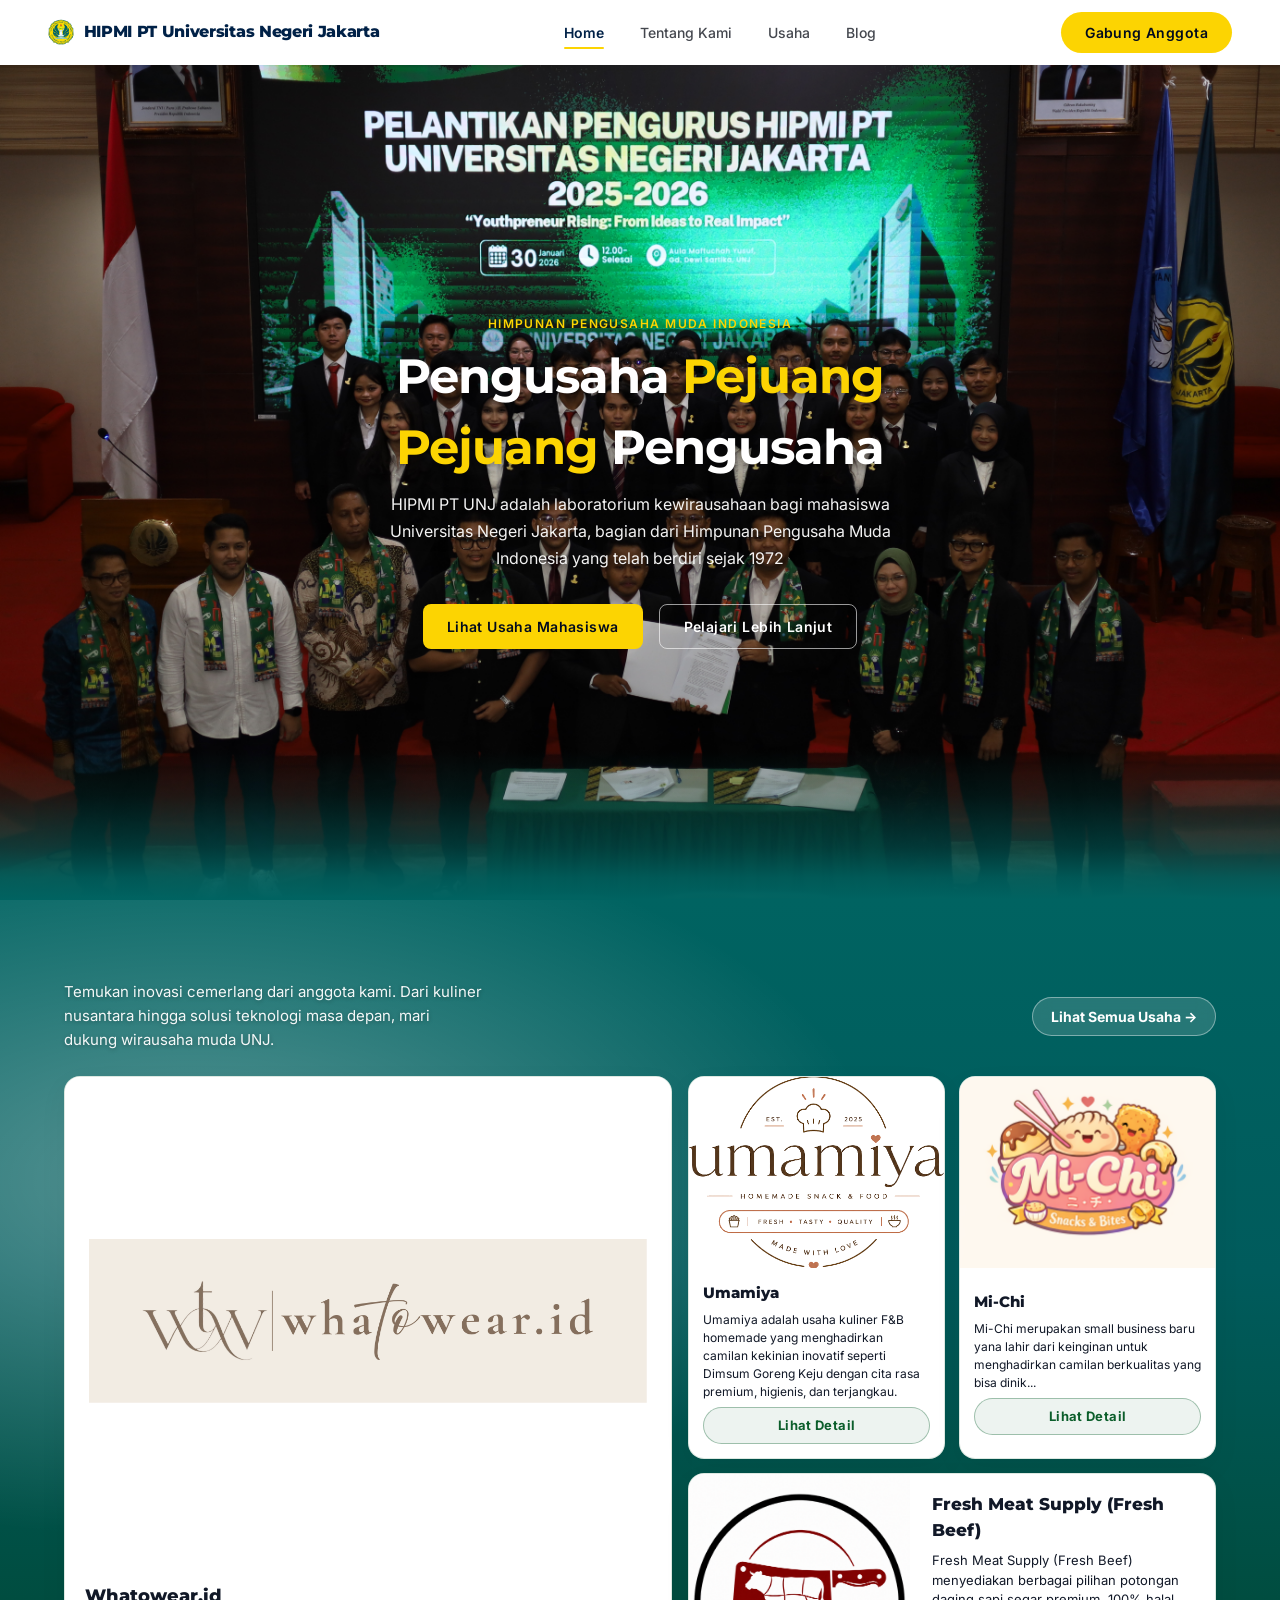
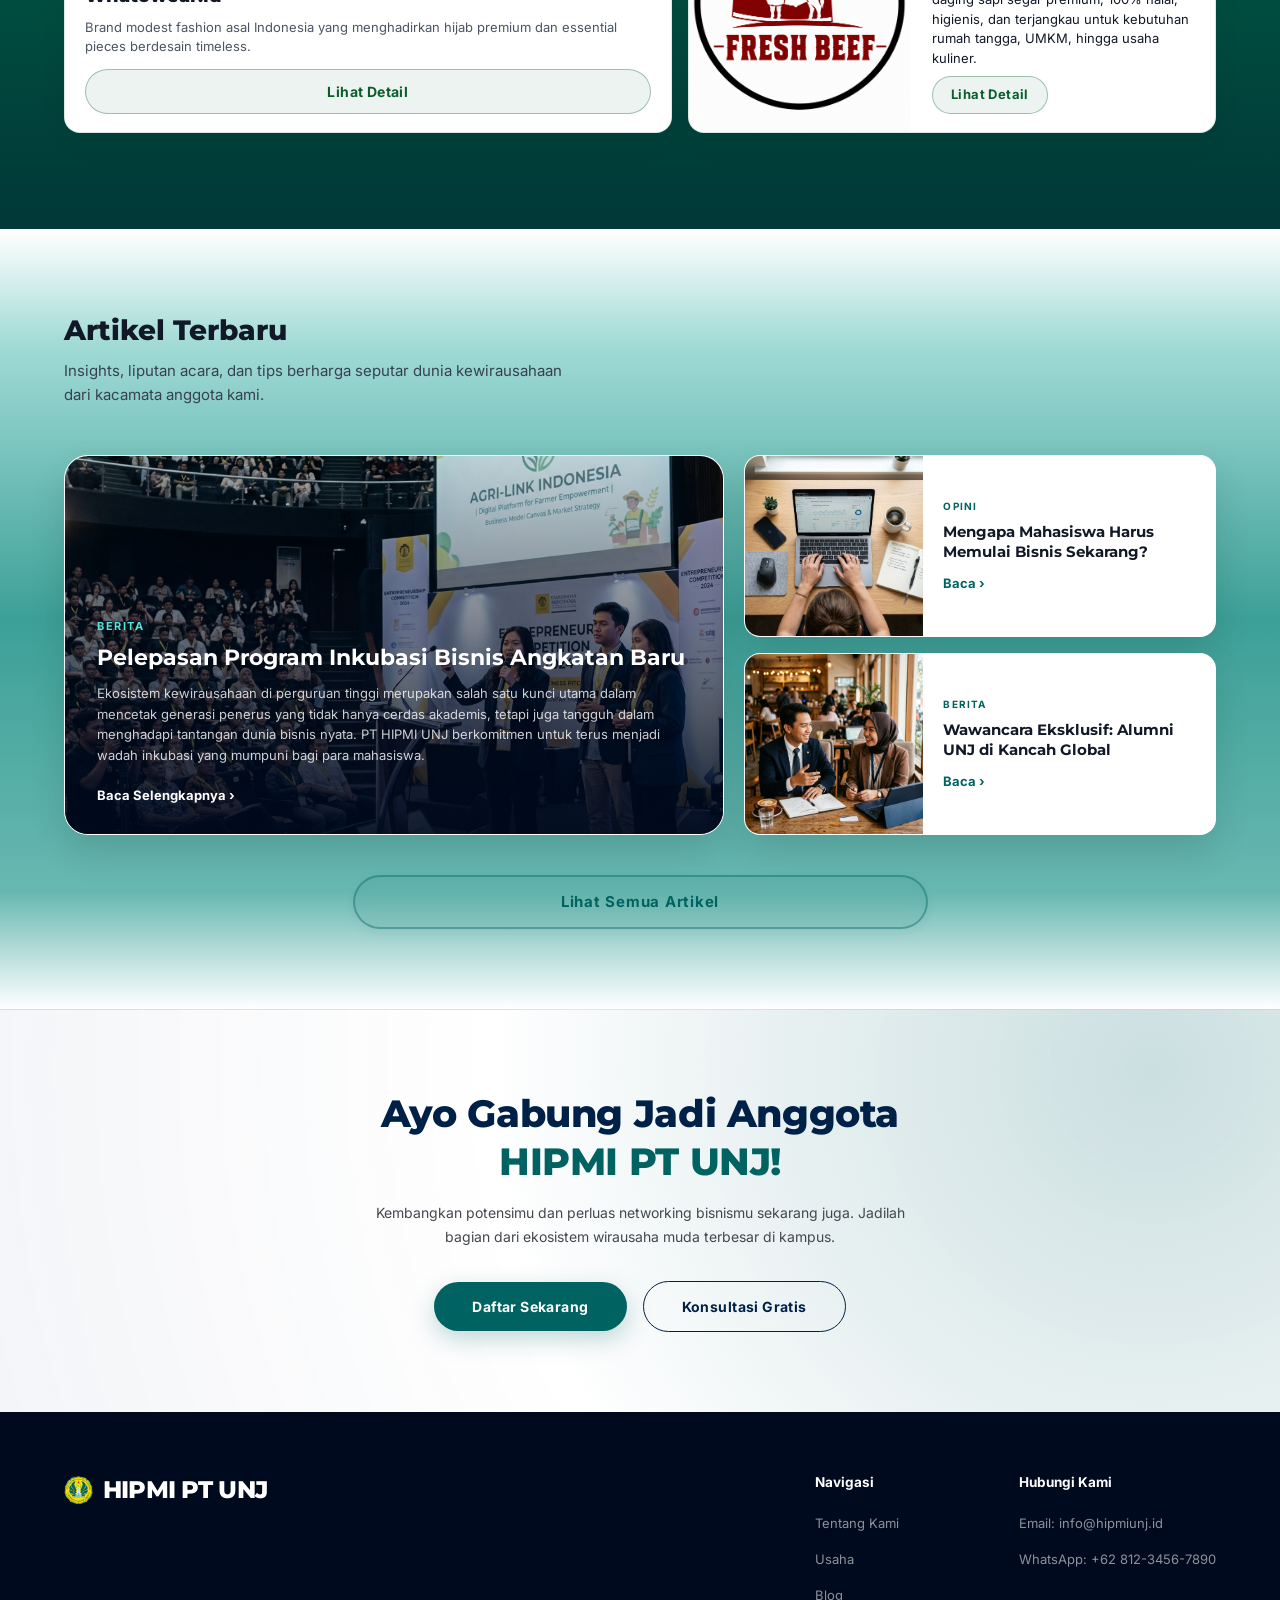
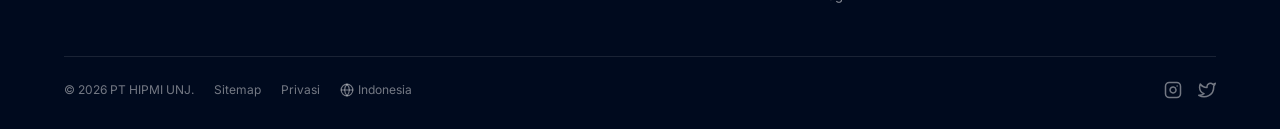
==== commit 19182023: "Update navbar brand text to Universitas Negeri Jakarta and add smooth hero gradient transition" ====
--- a/index.html
+++ b/index.html
@@ -327,7 +327,7 @@
     <div class="navbar__inner">
       <a href="index.html" class="navbar__brand" id="brand-logo">
         <img src="images/hipmi_pt_unj_logo.png" alt="HIPMI PT UNJ Logo" class="navbar__brand-logo" />
-        <span>HIPMI PT UNJ</span>
+        <span>HIPMI PT Universitas Negeri Jakarta</span>
       </a>
 
       <ul class="navbar__nav" role="list">
--- a/css/style.css
+++ b/css/style.css
@@ -502,7 +502,7 @@
 
 .navbar__brand {
   font-family: 'Montserrat', sans-serif;
-  font-size: 18px;
+  font-size: 16px;
   font-weight: 800;
   color: var(--color-navy);
   letter-spacing: -0.02em;
@@ -692,9 +692,23 @@
   display: none !important;
 }
 
+/* Subtle, smooth gradient transition between Section 1 (Hero) and Section 2 (#usaha-grid) */
+.hero::after {
+  content: "";
+  display: block;
+  position: absolute;
+  left: 0;
+  right: 0;
+  bottom: 0;
+  height: 150px;
+  background: linear-gradient(180deg, transparent 0%, rgba(0, 99, 97, 0.18) 30%, rgba(0, 99, 97, 0.55) 65%, rgba(0, 99, 97, 0.88) 85%, #006361 100%);
+  pointer-events: none;
+  z-index: 2;
+}
+
 .hero__content {
   position: relative;
-  z-index: 1;
+  z-index: 3;
   text-align: center;
   color: #fff;
   max-width: 700px;
@@ -2738,8 +2752,9 @@
   }
 
   .navbar__brand {
-    font-size: 15px;
+    font-size: clamp(11.5px, 3.5vw, 13.5px);
     gap: 8px;
+    white-space: nowrap;
   }
 
   .navbar__brand-logo {
@@ -2762,6 +2777,10 @@
     display: flex;
     align-items: center;
     justify-content: center;
+  }
+
+  .hero::after {
+    height: 60px;
   }
 
   .hero__bg,
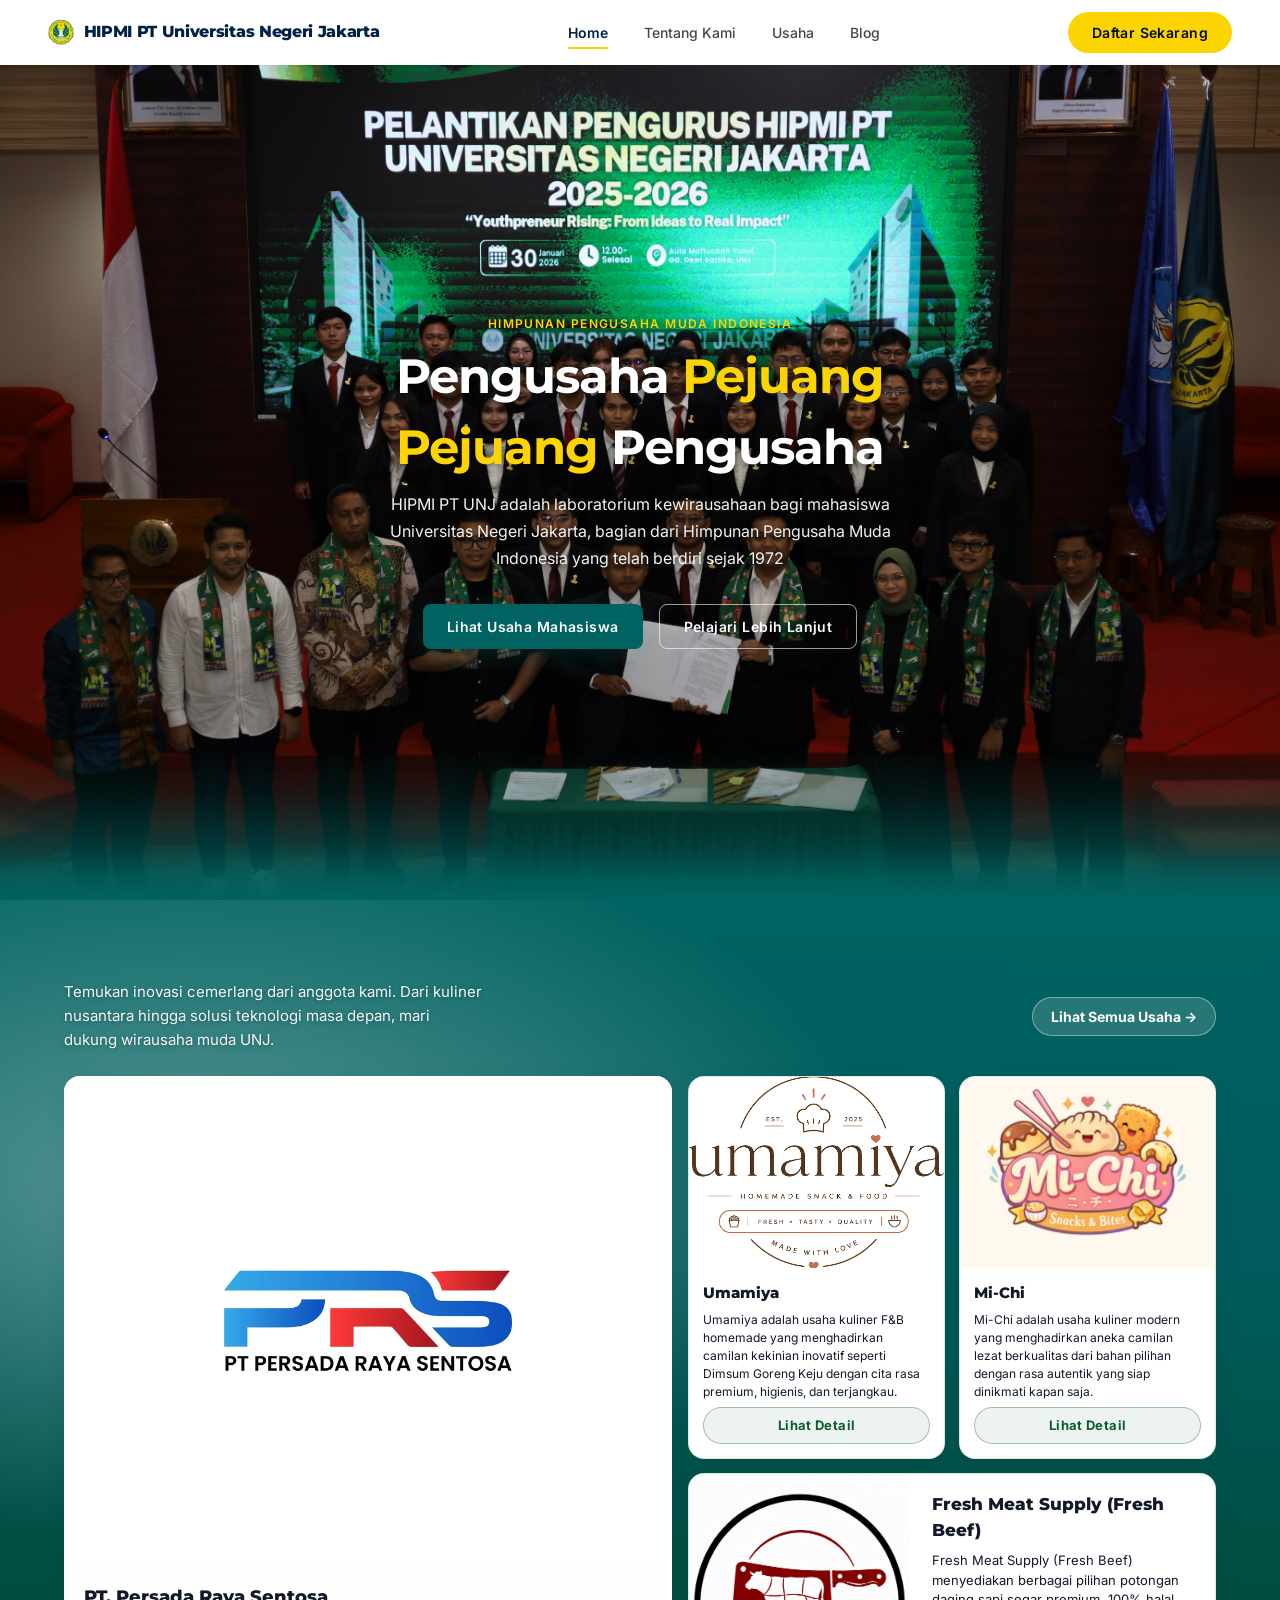
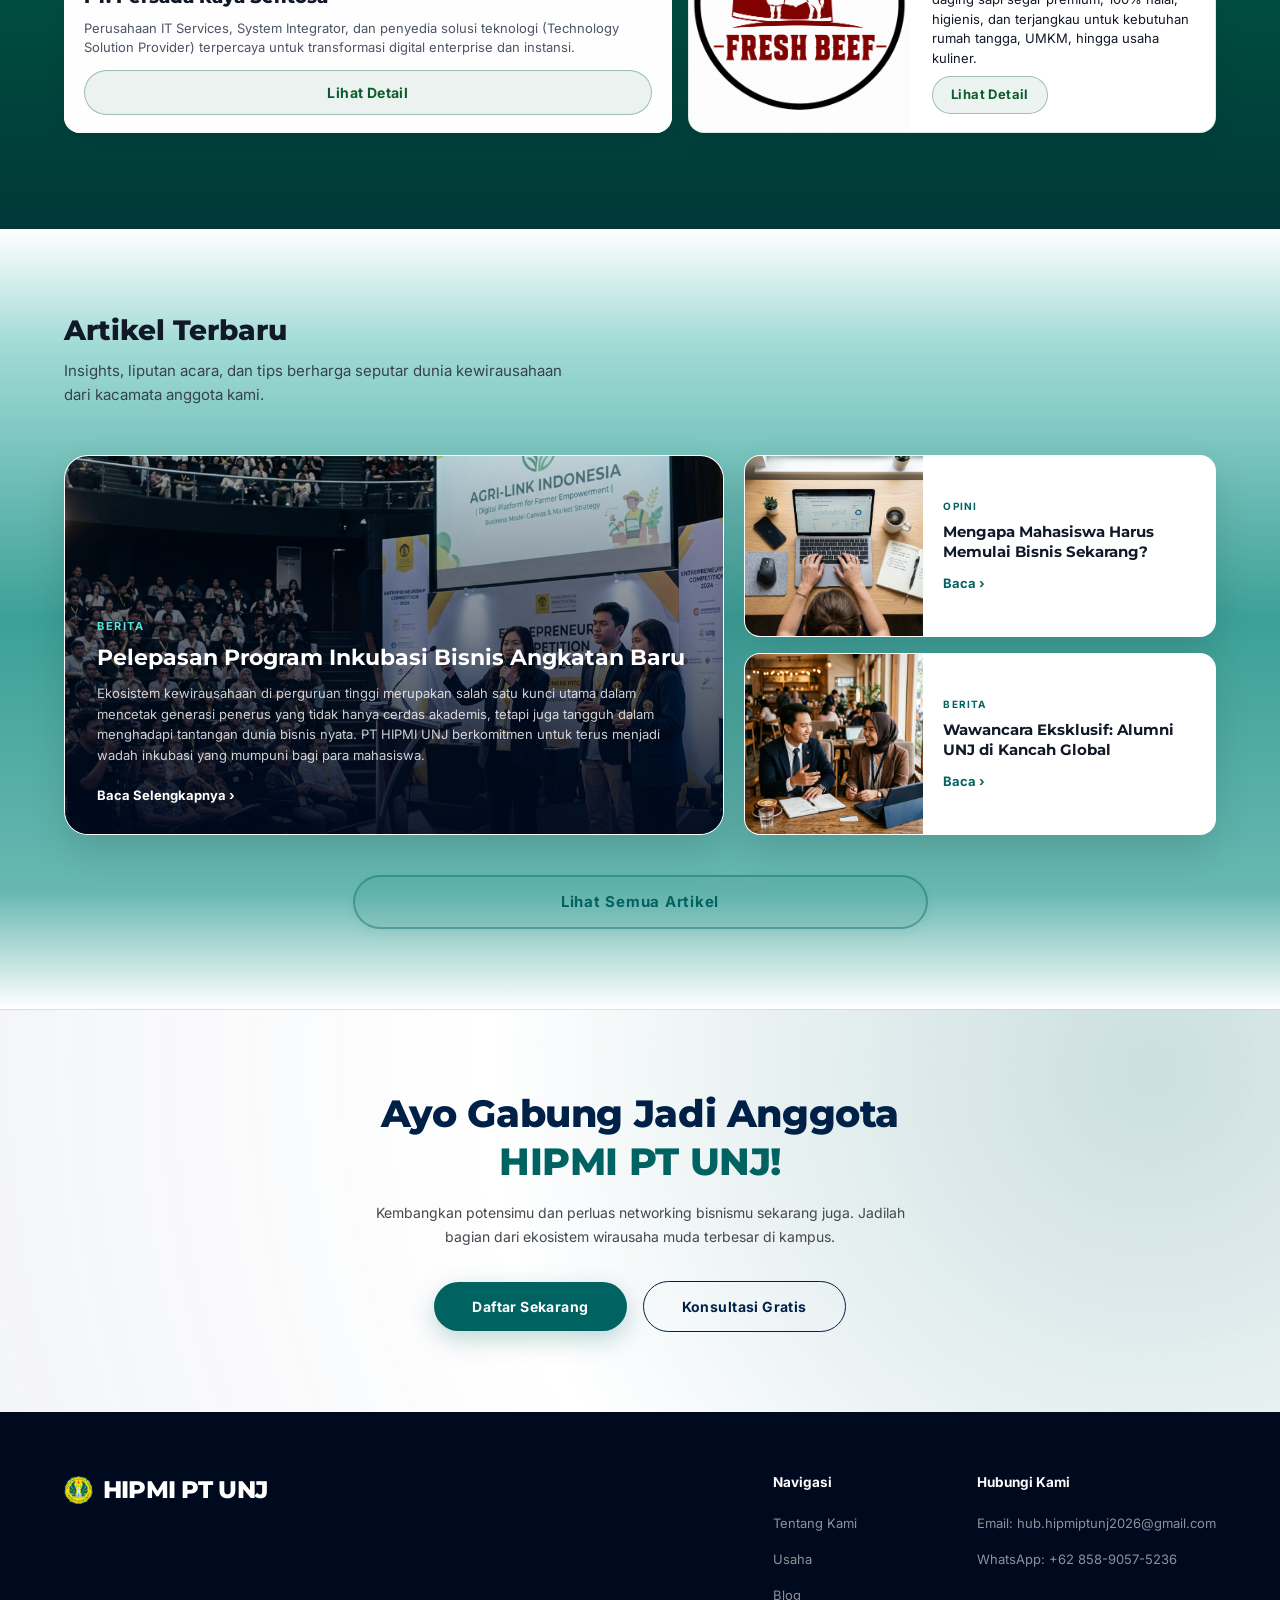
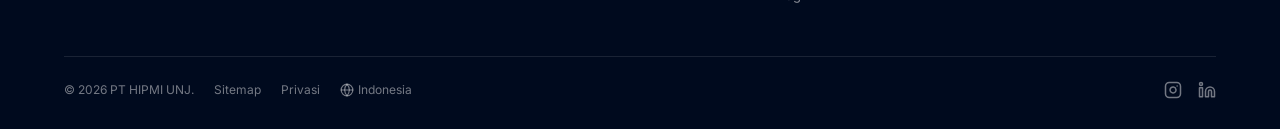
==== commit 269988ac: "Update footer contact & social links, CTA buttons, hero styling, and sync catalog descriptions" ====
--- a/index.html
+++ b/index.html
@@ -11,6 +11,7 @@
   <link rel="stylesheet" href="css/style.css?v=3.9" />
   <style>
     /* Clean, hardware-accelerated smooth lift-up transitions */
+    #usaha-grid #card-persada,
     #usaha-grid #card-whatowear,
     #usaha-grid article,
     #usaha-grid #card-taste-of-unj,
@@ -21,6 +22,7 @@
       will-change: transform;
     }
 
+    #usaha-grid #card-persada:hover,
     #usaha-grid #card-whatowear:hover,
     #usaha-grid article:hover,
     #usaha-grid #card-taste-of-unj:hover,
@@ -33,6 +35,7 @@
     }
 
     /* Smooth Image Zoom transitions */
+    #usaha-grid #card-persada img,
     #usaha-grid #card-whatowear img,
     #usaha-grid article img,
     #artikel #article-featured img,
@@ -41,6 +44,7 @@
       transition: transform 0.4s cubic-bezier(0.25, 1, 0.5, 1) !important;
     }
 
+    #usaha-grid #card-persada:hover img,
     #usaha-grid #card-whatowear:hover img {
       transform: scale(1.08) !important;
     }
@@ -50,6 +54,22 @@
     #article-sm-1:hover img,
     #article-sm-2:hover img {
       transform: scale(1.04) !important;
+    }
+
+    /* Hero button color matching join CTA button */
+    .hero__actions .btn-primary,
+    #btn-lihat-usaha {
+      background-color: #006361 !important;
+      color: #ffffff !important;
+      box-shadow: 0 8px 24px rgba(0, 99, 97, 0.25) !important;
+      border: none !important;
+    }
+
+    .hero__actions .btn-primary:hover,
+    #btn-lihat-usaha:hover {
+      background-color: #004d4b !important;
+      transform: translateY(-2px) !important;
+      box-shadow: 0 12px 28px rgba(0, 99, 97, 0.35) !important;
     }
 
     /* MOBILE RESPONSIVE OVERRIDES (WIREFRAME SPEC) */
@@ -90,6 +110,7 @@
         display: contents !important;
       }
 
+      #usaha-grid>.container>div.home-biz-grid #card-persada,
       #usaha-grid>.container>div.home-biz-grid #card-whatowear,
       #usaha-grid>.container>div.home-biz-grid>div.home-biz-subgrid article {
         flex: 0 0 82% !important;
@@ -104,6 +125,7 @@
       }
 
       /* Image container inside row cards */
+      #usaha-grid>.container>div.home-biz-grid #card-persada>div:first-child,
       #usaha-grid>.container>div.home-biz-grid #card-whatowear>div:first-child,
       #usaha-grid>.container>div.home-biz-grid>div.home-biz-subgrid article>div:first-child {
         width: 36% !important;
@@ -112,6 +134,7 @@
         flex-shrink: 0 !important;
       }
 
+      #usaha-grid>.container>div.home-biz-grid #card-persada>div:first-child img,
       #usaha-grid>.container>div.home-biz-grid #card-whatowear>div:first-child img,
       #usaha-grid>.container>div.home-biz-grid>div.home-biz-subgrid article>div:first-child img {
         width: 100% !important;
@@ -122,6 +145,7 @@
       }
 
       /* Text details container inside row cards */
+      #usaha-grid>.container>div.home-biz-grid #card-persada>div:last-child,
       #usaha-grid>.container>div.home-biz-grid #card-whatowear>div:last-child,
       #usaha-grid>.container>div.home-biz-grid>div.home-biz-subgrid article>div:last-child {
         padding: 10px 12px !important;
@@ -133,6 +157,7 @@
         min-width: 0 !important;
       }
 
+      #usaha-grid>.container>div.home-biz-grid #card-persada h3,
       #usaha-grid>.container>div.home-biz-grid #card-whatowear h3,
       #usaha-grid>.container>div.home-biz-grid>div.home-biz-subgrid article h3,
       #usaha-grid>.container>div.home-biz-grid>div.home-biz-subgrid article div:last-child>p:first-child {
@@ -146,6 +171,7 @@
         color: #111827 !important;
       }
 
+      #usaha-grid>.container>div.home-biz-grid #card-persada p,
       #usaha-grid>.container>div.home-biz-grid #card-whatowear p,
       #usaha-grid>.container>div.home-biz-grid>div.home-biz-subgrid article p {
         font-size: 11px !important;
@@ -160,6 +186,7 @@
       }
 
       /* Hide giant detail buttons on mobile row layout */
+      #usaha-grid>.container>div.home-biz-grid #card-persada a,
       #usaha-grid>.container>div.home-biz-grid #card-whatowear a,
       #usaha-grid>.container>div.home-biz-grid>div.home-biz-subgrid article a {
         display: none !important;
@@ -338,7 +365,7 @@
       </ul>
 
       <div class="navbar__actions">
-        <a href="about.html#join" class="btn-primary" id="btn-gabung-nav">Gabung Anggota</a>
+        <a href="https://forms.gle/wBAjEJuR2MNEEi8L7" target="_blank" rel="noopener noreferrer" class="btn-primary" id="btn-gabung-nav">Daftar Sekarang</a>
         <button class="navbar__toggle" id="navToggle" aria-label="Buka menu" aria-expanded="false">
           <span></span>
           <span></span>
@@ -354,8 +381,8 @@
     <a href="about.html" class="navbar__mobile-link" role="menuitem">Tentang Kami</a>
     <a href="usaha.html" class="navbar__mobile-link" role="menuitem">Usaha</a>
     <a href="blog.html" class="navbar__mobile-link" role="menuitem">Blog</a>
-    <a href="about.html#join" class="btn-primary mt-1" role="menuitem"
-      style="border-radius:0.5rem; text-align:center;">Gabung Anggota</a>
+    <a href="https://forms.gle/wBAjEJuR2MNEEi8L7" target="_blank" rel="noopener noreferrer" class="btn-primary mt-1" role="menuitem"
+      style="border-radius:0.5rem; text-align:center;">Daftar Sekarang</a>
   </div>
 
   <main>
@@ -381,7 +408,8 @@
           Pengusaha Muda Indonesia yang telah berdiri sejak 1972
         </p>
         <div class="hero__actions">
-          <a href="usaha.html" class="btn-primary" id="btn-lihat-usaha">Lihat Usaha Mahasiswa</a>
+          <a href="usaha.html" class="btn-primary" id="btn-lihat-usaha"
+            style="background-color: #006361; color: #ffffff; box-shadow: 0 8px 24px rgba(0, 99, 97, 0.25); border: none;">Lihat Usaha Mahasiswa</a>
           <a href="about.html" class="btn-outline-white" id="btn-pelajari">Pelajari Lebih Lanjut</a>
         </div>
       </div>
@@ -411,13 +439,13 @@
           <div class="home-biz-grid"
             style="display:grid; grid-template-columns:1.15fr 1fr; gap:16px; align-items:stretch;">
 
-            <!-- LEFT: Whatowear.id (Besar Kiri) -->
-            <div id="card-whatowear" onclick="window.location.href='detail-usaha.html?id=whatowear'"
+            <!-- LEFT: PT. Persada Raya Sentosa (Besar Kiri) -->
+            <div id="card-persada" onclick="window.location.href='detail-usaha.html?id=pt-persada-raya-sentosa'"
               style="background:rgba(255, 255, 255, 0.95); border-radius:var(--radius-lg); overflow:hidden; box-shadow:var(--shadow-card); display:flex; flex-direction:column; cursor:pointer;">
               <!-- Image area -->
               <div
                 style="position:relative; flex:1; min-height:440px; overflow:hidden; background:#ffffff; display:flex; align-items:center; justify-content:center; padding:32px 24px;">
-                <img src="images/logos/whatowear.png" alt="Whatowear.id"
+                <img src="images/logos/pt_persada_raya_sentosa.jpg" alt="PT. Persada Raya Sentosa"
                   style="width:100%; height:100%; max-height:360px; object-fit:contain; display:block;" />
               </div>
               <!-- Text & Button -->
@@ -425,12 +453,11 @@
                 style="padding:18px 20px; background:rgba(255,255,255,0.95); display:flex; flex-direction:column; gap:8px;">
                 <h3
                   style="font-family:'Montserrat',sans-serif; font-size:18px; font-weight:800; color:#111827; margin:0;">
-                  Whatowear.id</h3>
+                  PT. Persada Raya Sentosa</h3>
                 <p style="font-size:13px; color:#4b5563; line-height:1.5; margin:0;">
-                  Brand modest fashion asal Indonesia yang menghadirkan hijab premium dan essential pieces berdesain
-                  timeless.
+                  Perusahaan IT Services, System Integrator, dan penyedia solusi teknologi (Technology Solution Provider) terpercaya untuk transformasi digital enterprise dan instansi.
                 </p>
-                <a href="detail-usaha.html?id=whatowear" class="btn-outline" id="btn-whatowear-detail"
+                <a href="detail-usaha.html?id=pt-persada-raya-sentosa" class="btn-outline" id="btn-persada-detail"
                   style="width:100%; text-align:center; display:block; border-radius:var(--radius-full); margin-top:4px;">Lihat
                   Detail</a>
               </div>
@@ -643,10 +670,10 @@
             muda terbesar di kampus.
           </p>
           <div class="join-cta__actions" style="gap: 16px;">
-            <a href="#" class="btn-primary" id="btn-daftar-sekarang"
+            <a href="https://forms.gle/wBAjEJuR2MNEEi8L7" target="_blank" rel="noopener noreferrer" class="btn-primary" id="btn-daftar-sekarang"
               style="border-radius: var(--radius-full); padding: 14px 38px; font-size: 14px; font-weight: 700; background-color: #006361; color: #ffffff; box-shadow: 0 8px 24px rgba(0, 99, 97, 0.25); border: none;">Daftar
               Sekarang</a>
-            <a href="#" class="btn-outline" id="btn-konsultasi"
+            <a href="https://wa.me/6285890575236" target="_blank" rel="noopener noreferrer" class="btn-outline" id="btn-konsultasi"
               style="border-radius: var(--radius-full); padding: 14px 38px; font-size: 14px; font-weight: 700; border: 1px solid var(--color-navy); color: var(--color-navy); background: transparent;">Konsultasi
               Gratis</a>
           </div>
@@ -687,9 +714,9 @@
           <div>
             <p class="footer__col-title">Hubungi Kami</p>
             <ul class="footer__links">
-              <li><a href="mailto:info@hipmiunj.id" class="footer__link">Email: info@hipmiunj.id</a></li>
-              <li><a href="https://wa.me/6281234567890" class="footer__link" target="_blank"
-                  rel="noopener noreferrer">WhatsApp: +62 812-3456-7890</a></li>
+              <li><a href="mailto:hub.hipmiptunj2026@gmail.com" class="footer__link">Email: hub.hipmiptunj2026@gmail.com</a></li>
+              <li><a href="https://wa.me/6285890575236" class="footer__link" target="_blank"
+                  rel="noopener noreferrer">WhatsApp: +62 858-9057-5236</a></li>
             </ul>
           </div>
         </div>
@@ -711,7 +738,7 @@
           </a>
         </div>
         <div class="footer__bottom-right">
-          <a href="#" aria-label="Instagram">
+          <a href="https://www.instagram.com/hipmi_unj/" target="_blank" rel="noopener noreferrer" aria-label="Instagram">
             <svg width="18" height="18" viewBox="0 0 24 24" fill="none" stroke="currentColor" stroke-width="2"
               stroke-linecap="round" stroke-linejoin="round">
               <rect x="2" y="2" width="20" height="20" rx="5" ry="5" />
@@ -719,11 +746,12 @@
               <line x1="17.5" y1="6.5" x2="17.51" y2="6.5" />
             </svg>
           </a>
-          <a href="#" aria-label="Twitter">
+          <a href="https://www.linkedin.com/company/hipmi-pt-unj/?originalSubdomain=id" target="_blank" rel="noopener noreferrer" aria-label="LinkedIn">
             <svg width="18" height="18" viewBox="0 0 24 24" fill="none" stroke="currentColor" stroke-width="2"
               stroke-linecap="round" stroke-linejoin="round">
-              <path
-                d="M23 3a10.9 10.9 0 0 1-3.14 1.53 4.48 4.48 0 0 0-7.86 3v1A10.66 10.66 0 0 1 3 4s-4 9 5 13a11.64 11.64 0 0 1-7 2c9 5 20 0 20-11.5a4.5 4.5 0 0 0-.08-.83A7.72 7.72 0 0 0 23 3z" />
+              <path d="M16 8a6 6 0 0 1 6 6v7h-4v-7a2 2 0 0 0-2-2 2 2 0 0 0-2 2v7h-4v-7a6 6 0 0 1 6-6z" />
+              <rect x="2" y="9" width="4" height="12" />
+              <circle cx="4" cy="4" r="2" />
             </svg>
           </a>
         </div>
--- a/css/style.css
+++ b/css/style.css
@@ -760,6 +760,20 @@
   flex-wrap: wrap;
 }
 
+.hero__actions .btn-primary,
+#btn-lihat-usaha {
+  background-color: #006361;
+  color: #ffffff;
+  box-shadow: 0 8px 24px rgba(0, 99, 97, 0.25);
+}
+
+.hero__actions .btn-primary:hover,
+#btn-lihat-usaha:hover {
+  background-color: #004d4b;
+  transform: translateY(-2px);
+  box-shadow: 0 12px 28px rgba(0, 99, 97, 0.35);
+}
+
 /* =====================================================
    CARDS
    ===================================================== */
@@ -1644,7 +1658,7 @@
 /* Logo reveal wrapper — positions logo + glow ring together */
 .logo-reveal-wrap {
   position: absolute;
-  right: -50px;
+  right: 30px;
   top: 50%;
   transform: translateY(-50%);
   display: flex;
@@ -1714,7 +1728,7 @@
 .about-hero__desc {
   font-family: 'Poppins', 'Plus Jakarta Sans', sans-serif;
   font-size: 19px;
-  font-weight: 600;
+  font-weight: 400;
   color: #1e293b;
   line-height: 1.7;
   text-shadow: 0 1px 4px rgba(255, 255, 255, 0.95);
@@ -2029,12 +2043,15 @@
 .division-card-link {
   text-decoration: none;
   color: inherit;
-  display: block;
+  display: flex;
+  flex-direction: column;
+  height: 100%;
 }
 
 .divisions-grid {
   display: grid;
   grid-template-columns: repeat(3, 1fr);
+  grid-auto-rows: 1fr;
   gap: var(--space-3);
   margin-top: var(--space-5);
 }
@@ -2049,9 +2066,13 @@
   display: flex;
   flex-direction: column;
   align-items: center;
+  justify-content: center;
   gap: 12px;
   text-align: center;
   min-height: 110px;
+  height: 100%;
+  width: 100%;
+  box-sizing: border-box;
   box-shadow: 0 10px 25px rgba(0, 0, 0, 0.05);
   transition: all 0.35s cubic-bezier(0.16, 1, 0.3, 1);
 }
@@ -3421,6 +3442,11 @@
     scroll-snap-align: start !important;
     min-width: 240px !important;
     max-width: 240px !important;
+    display: flex !important;
+    flex-direction: column !important;
+  }
+  .divisions-grid .division-item {
+    min-height: 149px !important;
   }
 }
 
@@ -3923,7 +3949,7 @@
     font-family: 'Poppins', 'Plus Jakarta Sans', sans-serif !important;
     font-size: 19px !important;
     line-height: 1.7 !important;
-    font-weight: 600 !important;
+    font-weight: 400 !important;
     color: rgba(255, 255, 255, 0.9) !important;
     text-shadow: 0 1px 8px rgba(0, 0, 0, 0.4) !important;
   }
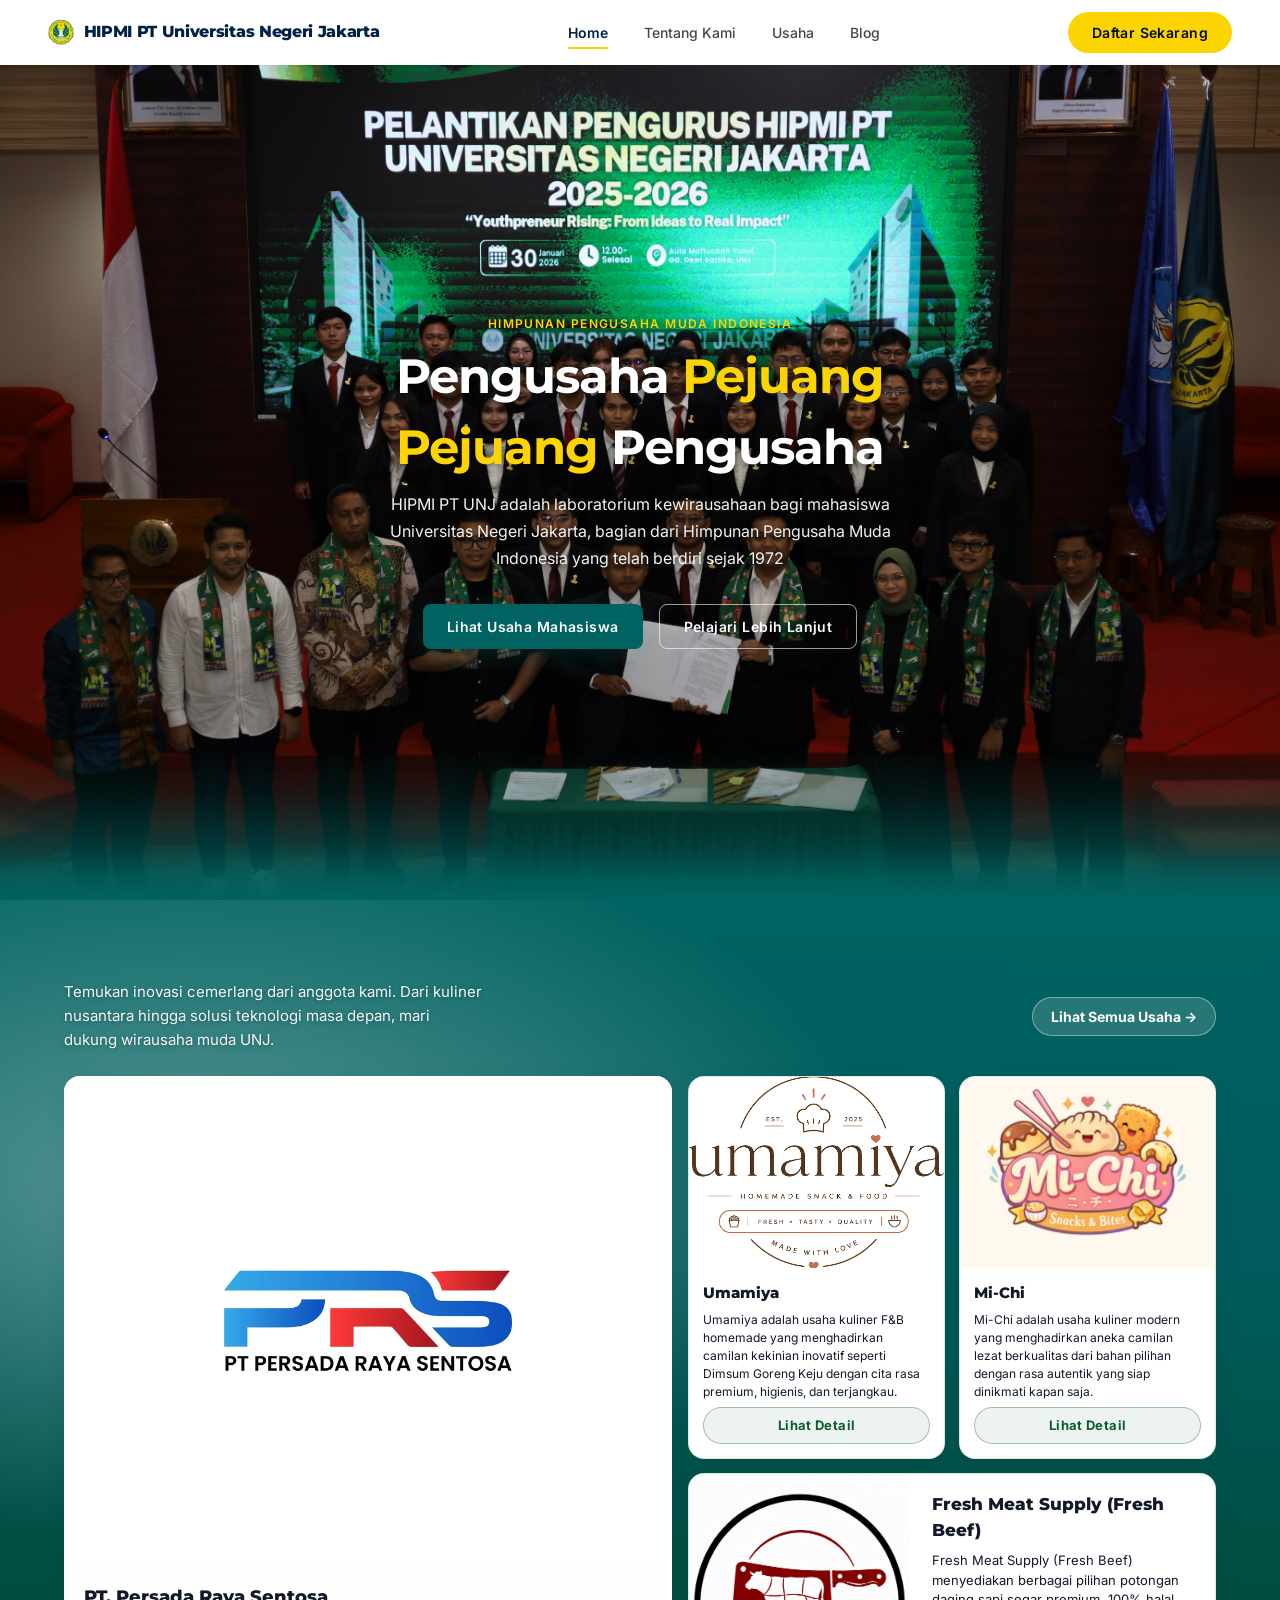
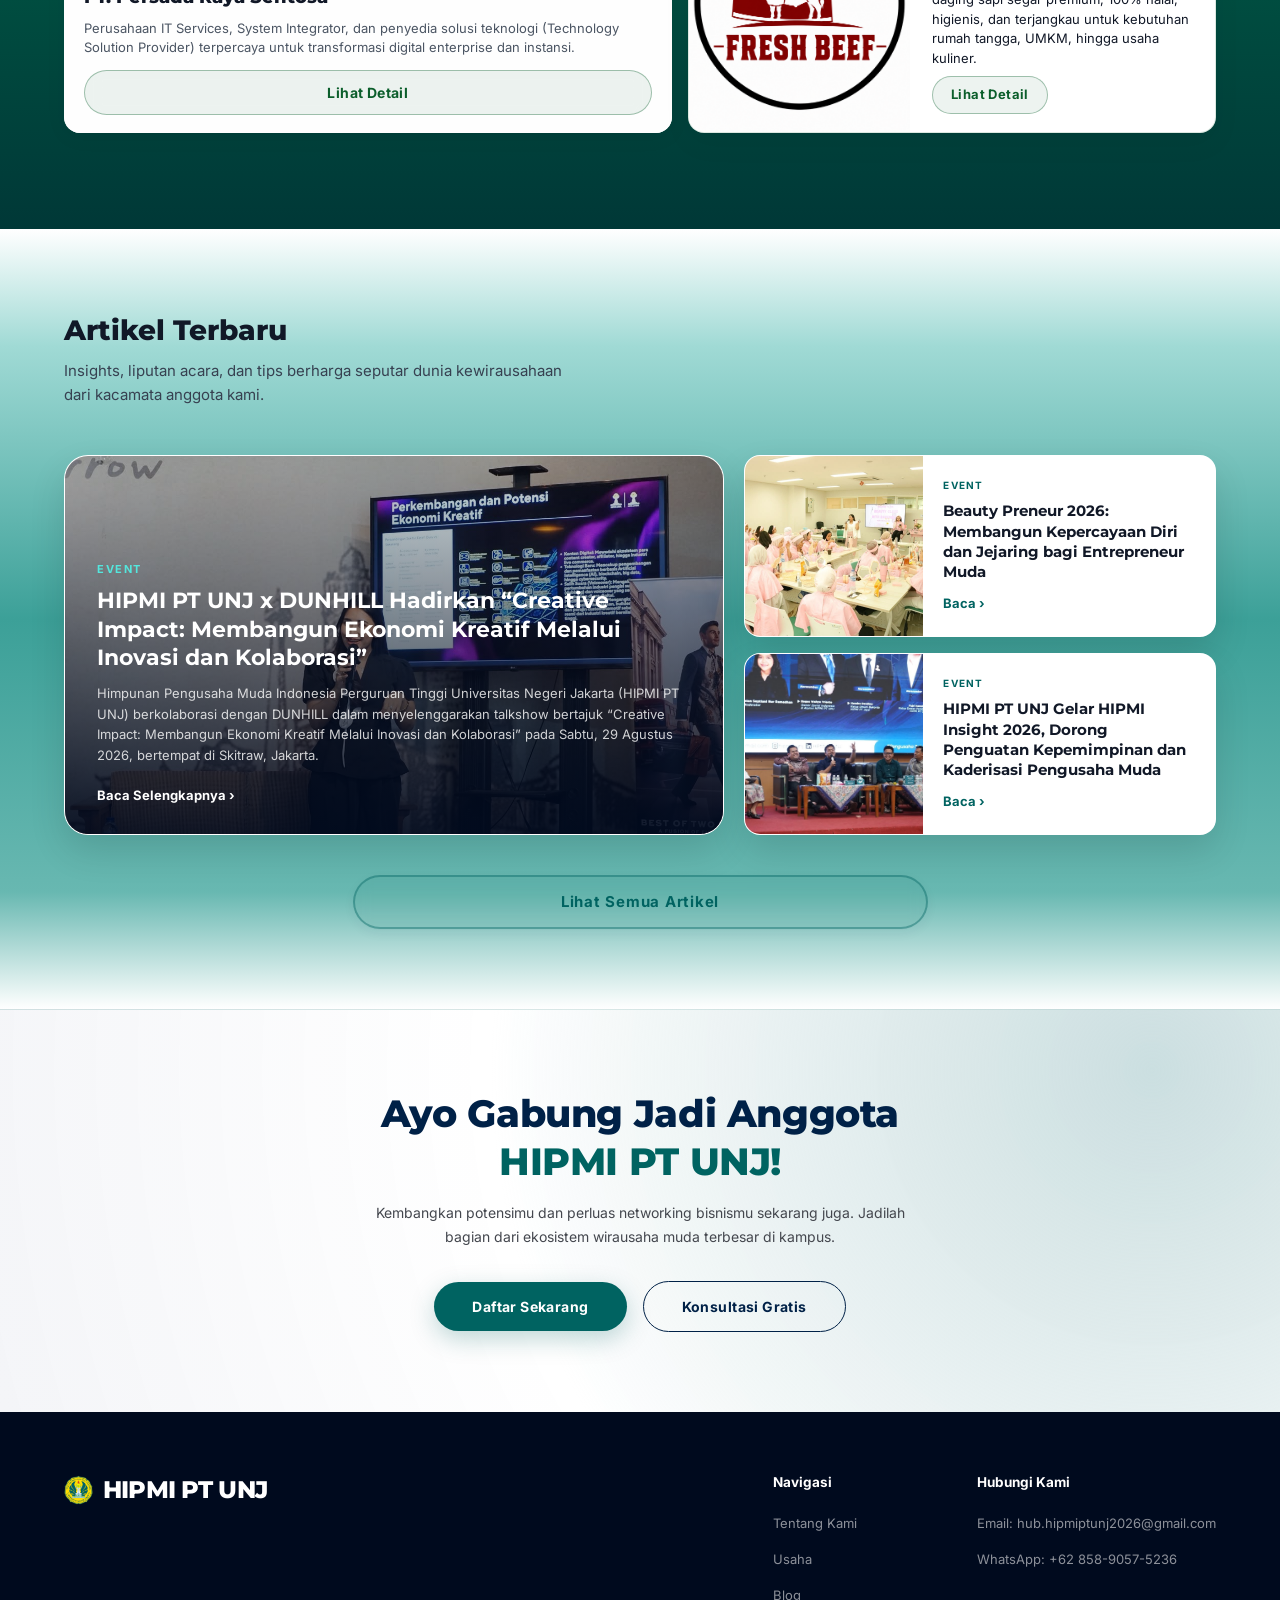
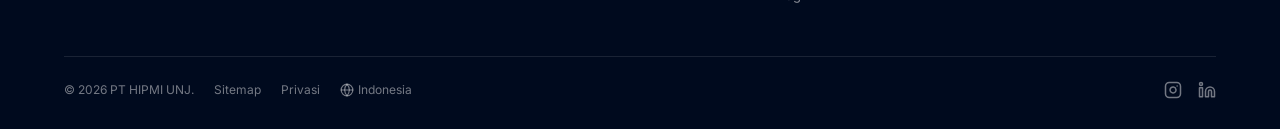
==== commit 3cac2424: "feat(blog): update blog with official event articles and remove business IG links - Add articles for" ====
--- a/index.html
+++ b/index.html
@@ -8,6 +8,9 @@
   <link rel="icon" type="image/png" href="images/hipmi_pt_unj_logo.png" />
   <meta name="description"
     content="Katalisator inovasi dan kewirausahaan di Universitas Negeri Jakarta. Kami membangun ekosistem bisnis yang profesional, prestisius, dan dinamis." />
+  <meta name="google-site-verification" content="IC52t_LKZi9E-Qtvvkomc2tm_UXXoaAchMWrWsylsjA" />
+  <link rel="canonical" href="https://hipmiunj.com/" />
+  <meta name="robots" content="index, follow" />
   <link rel="stylesheet" href="css/style.css?v=3.9" />
   <style>
     /* Clean, hardware-accelerated smooth lift-up transitions */
@@ -93,6 +96,18 @@
         justify-content: center !important;
         padding-top: 0 !important;
         padding-bottom: 24px !important;
+      }
+
+      /* Hero Title (Pengusaha Pejuang / Pejuang Pengusaha) slightly smaller on mobile */
+      .hero__title {
+        font-size: 24px !important;
+        line-height: 1.12 !important;
+      }
+
+      /* Usaha Grid text matches hero subtitle font size (13px, line-height 1.6) on mobile */
+      #usaha-grid .section-header p {
+        font-size: 13px !important;
+        line-height: 1.6 !important;
       }
 
       /* Highlight Bisnis Horizontal Scroll Swipe Row */
@@ -548,10 +563,10 @@
             style="display:grid; grid-template-columns:1.4fr 1fr; gap:20px; align-items:stretch;">
 
             <!-- LEFT: Featured article card (image + overlay + content) -->
-            <article id="article-featured" onclick="window.location.href='detail-blog.html?id=pitching-day-2024'"
+            <article id="article-featured" onclick="window.location.href='detail-blog.html?id=hipmi-x-dunhill'"
               style="position:relative; border-radius:var(--radius-xl); overflow:hidden; min-height:380px; cursor:pointer;">
               <!-- Desktop: full-bleed overlay layout -->
-              <img class="article-featured-bg" src="images/article-pitching.jpg" alt="Rekap Pitching Day 2024"
+              <img class="article-featured-bg" src="images/blog-hipmi-x-dunhill.jpg" alt="Rekap Pitching Day 2024"
                 style="position:absolute; inset:0; width:100%; height:100%; object-fit:cover; display:block;" />
               <div class="article-featured-overlay"
                 style="position:absolute; inset:0; background:linear-gradient(to top, rgba(0,10,30,0.92) 0%, rgba(0,10,30,0.55) 50%, rgba(0,10,30,0.15) 100%);">
@@ -567,14 +582,14 @@
                 <p style="font-size:13px; color:rgba(255,255,255,0.8); line-height:1.6; margin-bottom:16px;">Ratusan ide
                   cemerlang dipresentasikan. Mari lihat ide-ide startup mana saja yang berhasil mencuri perhatian para
                   juri tahun ini.</p>
-                <a href="detail-blog.html?id=pitching-day-2024" id="btn-baca-featured"
+                <a href="detail-blog.html?id=hipmi-x-dunhill" id="btn-baca-featured"
                   style="font-family:'Inter',sans-serif; font-size:13px; font-weight:700; color:#ffffff; display:inline-flex; align-items:center; gap:4px; transition:var(--transition);">
                   Baca Selengkapnya &rsaquo;
                 </a>
               </div>
               <!-- Mobile: row card layout (hidden on desktop) -->
               <div class="article-featured-mobile-img" style="display:none; width:36%; flex-shrink:0; overflow:hidden;">
-                <img src="images/article-pitching.jpg" alt="Rekap Pitching Day 2024"
+                <img src="images/blog-hipmi-x-dunhill.jpg" alt="Rekap Pitching Day 2024"
                   style="width:100%; height:100%; object-fit:cover; display:block;" />
               </div>
               <div class="article-featured-mobile-text"
@@ -592,11 +607,11 @@
             <div class="article-sm-list" style="display:flex; flex-direction:column; gap:16px;">
 
               <!-- Card 1: Tips Bisnis -->
-              <article id="article-sm-1" onclick="window.location.href='detail-blog.html?id=memulai-bisnis'"
+              <article id="article-sm-1" onclick="window.location.href='detail-blog.html?id=beauty-preneur-2026'"
                 style="background:var(--color-white); border-radius:var(--radius-lg); overflow:hidden; box-shadow:var(--shadow-card); display:flex; flex:1; cursor:pointer; transition:var(--transition);">
                 <!-- Image left, fills full card height -->
                 <div style="width:38%; flex-shrink:0; overflow:hidden;">
-                  <img src="images/blog-digital-mktg.jpg" alt="Tips Bisnis Digital Marketing"
+                  <img src="images/blog-beauty-preneur-2026.jpg" alt="Tips Bisnis Digital Marketing"
                     style="width:100%; height:100%; object-fit:cover; display:block;" />
                 </div>
                 <!-- Text right -->
@@ -608,7 +623,7 @@
                   <h3
                     style="font-family:'Montserrat',sans-serif; font-size:15px; font-weight:700; color:var(--on-surface); line-height:1.35;">
                     5 Strategi Digital Marketing untuk Bisnis Pemula</h3>
-                  <a href="detail-blog.html?id=memulai-bisnis" id="btn-baca-sm1"
+                  <a href="detail-blog.html?id=beauty-preneur-2026" id="btn-baca-sm1"
                     style="font-family:'Inter',sans-serif; font-size:13px; font-weight:600; color:var(--on-surface); display:inline-flex; align-items:center; gap:3px; margin-top:4px; transition:var(--transition);">
                     Baca &rsaquo;
                   </a>
@@ -616,11 +631,11 @@
               </article>
 
               <!-- Card 2: Jejaring -->
-              <article id="article-sm-2" onclick="window.location.href='detail-blog.html?id=wawancara-alumni'"
+              <article id="article-sm-2" onclick="window.location.href='detail-blog.html?id=hipmi-insight-2026'"
                 style="background:var(--color-white); border-radius:var(--radius-lg); overflow:hidden; box-shadow:var(--shadow-card); display:flex; flex:1; cursor:pointer; transition:var(--transition);">
                 <!-- Image left -->
                 <div style="width:38%; flex-shrink:0; overflow:hidden;">
-                  <img src="images/blog-networking.jpg" alt="Jejaring di Masa Kuliah"
+                  <img src="images/blog-hipmi-insight-2026.jpg" alt="Jejaring di Masa Kuliah"
                     style="width:100%; height:100%; object-fit:cover; display:block;" />
                 </div>
                 <!-- Text right -->
@@ -632,7 +647,7 @@
                   <h3
                     style="font-family:'Montserrat',sans-serif; font-size:15px; font-weight:700; color:var(--on-surface); line-height:1.35;">
                     Pentingnya Membangun Koneksi di Masa Kuliah</h3>
-                  <a href="detail-blog.html?id=wawancara-alumni" id="btn-baca-sm2"
+                  <a href="detail-blog.html?id=hipmi-insight-2026" id="btn-baca-sm2"
                     style="font-family:'Inter',sans-serif; font-size:13px; font-weight:600; color:var(--on-surface); display:inline-flex; align-items:center; gap:3px; margin-top:4px; transition:var(--transition);">
                     Baca &rsaquo;
                   </a>
--- a/css/style.css
+++ b/css/style.css
@@ -2816,8 +2816,8 @@
   }
 
   .hero__title {
-    font-size: 28px;
-    line-height: 1.06;
+    font-size: 24px;
+    line-height: 1.12;
   }
 
   .hero__subtitle {
@@ -3377,18 +3377,9 @@
     gap: 4px;
   }
 
-  /* Quick About Navigation Tabs (Wireframe Spec) */
+  /* Quick About Navigation Tabs (Wireframe Spec) - Removed */
   .about-tabs-container {
-    display: block !important;
-    position: sticky;
-    top: 66px; /* Right below the mobile navbar */
-    z-index: 99;
-    background: rgba(255, 255, 255, 0.96) !important;
-    border-bottom: 1px solid rgba(164, 170, 179, 0.22) !important;
-    padding: 8px 0 !important;
-    margin: 12px 12px 0 !important;
-    border-radius: 16px !important;
-    box-shadow: 0 6px 16px rgba(15, 23, 42, 0.04) !important;
+    display: none !important;
   }
   .about-tabs {
     gap: 8px !important;
